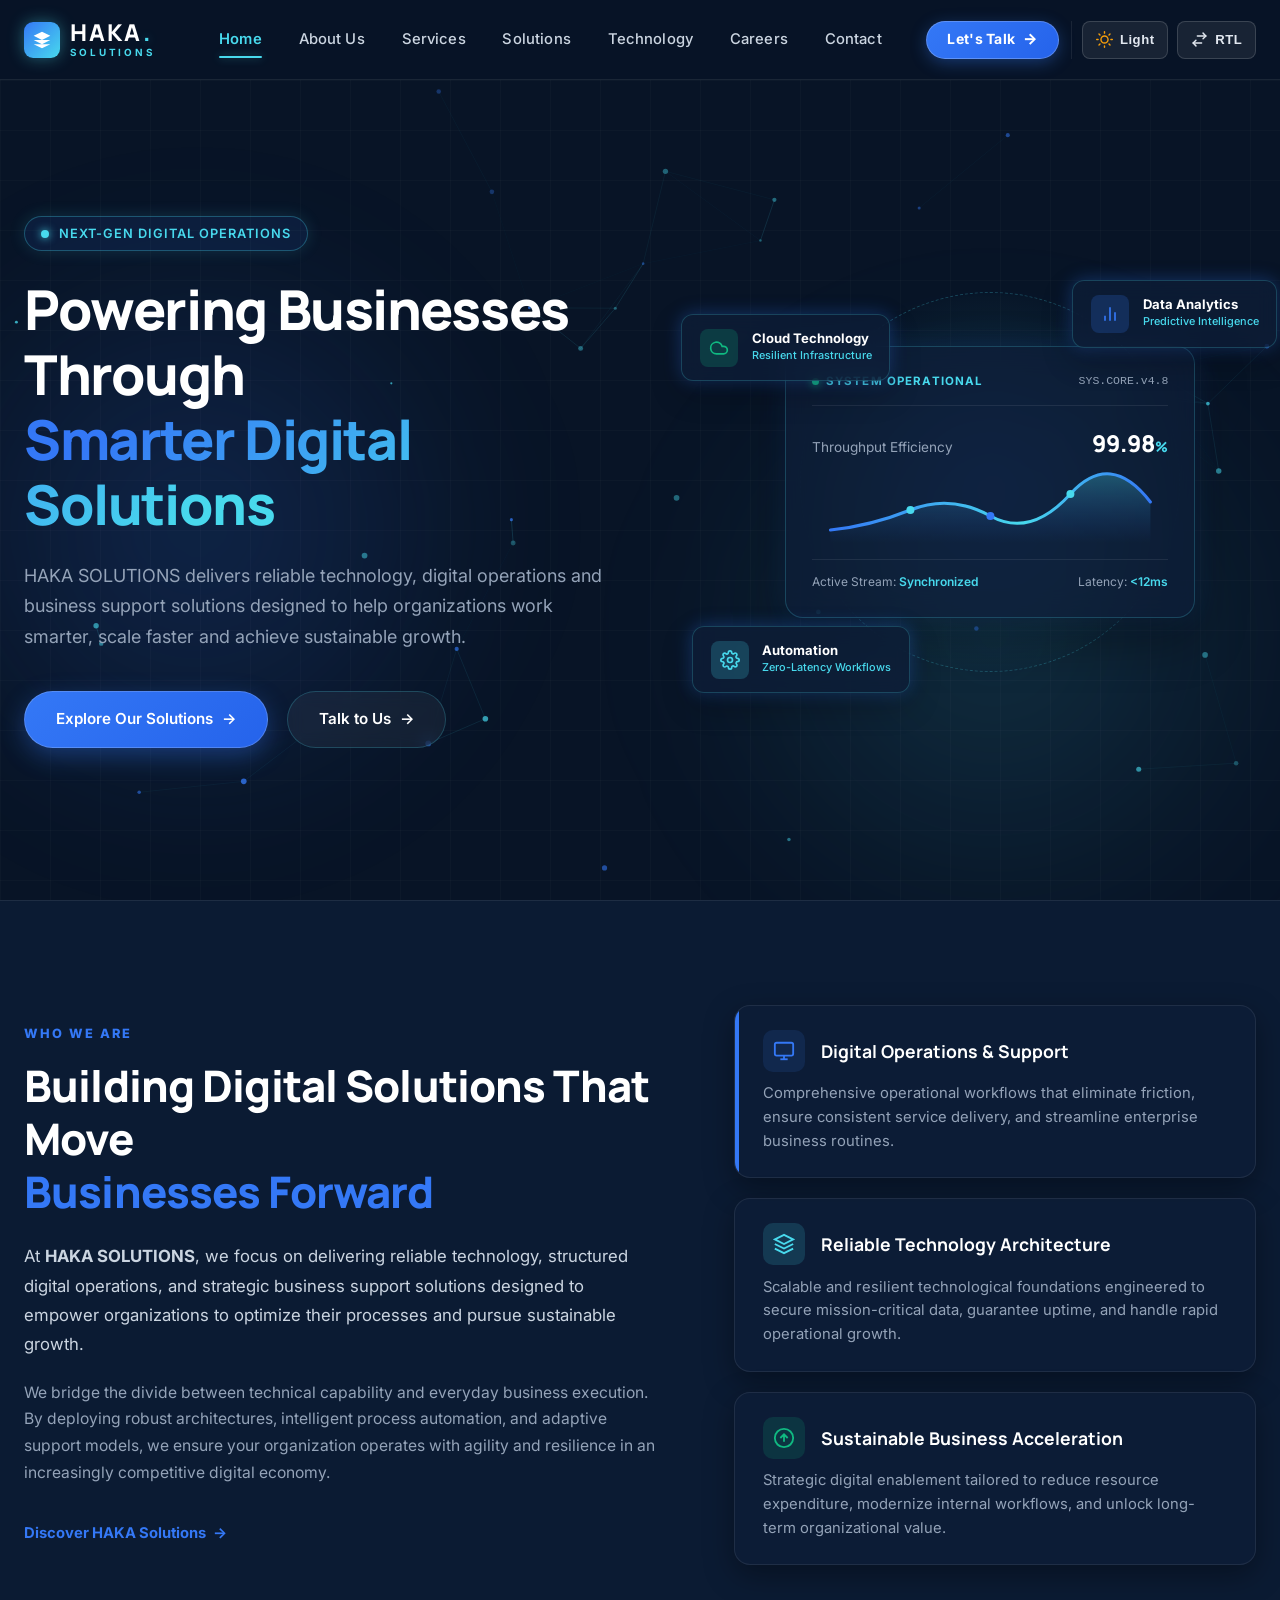
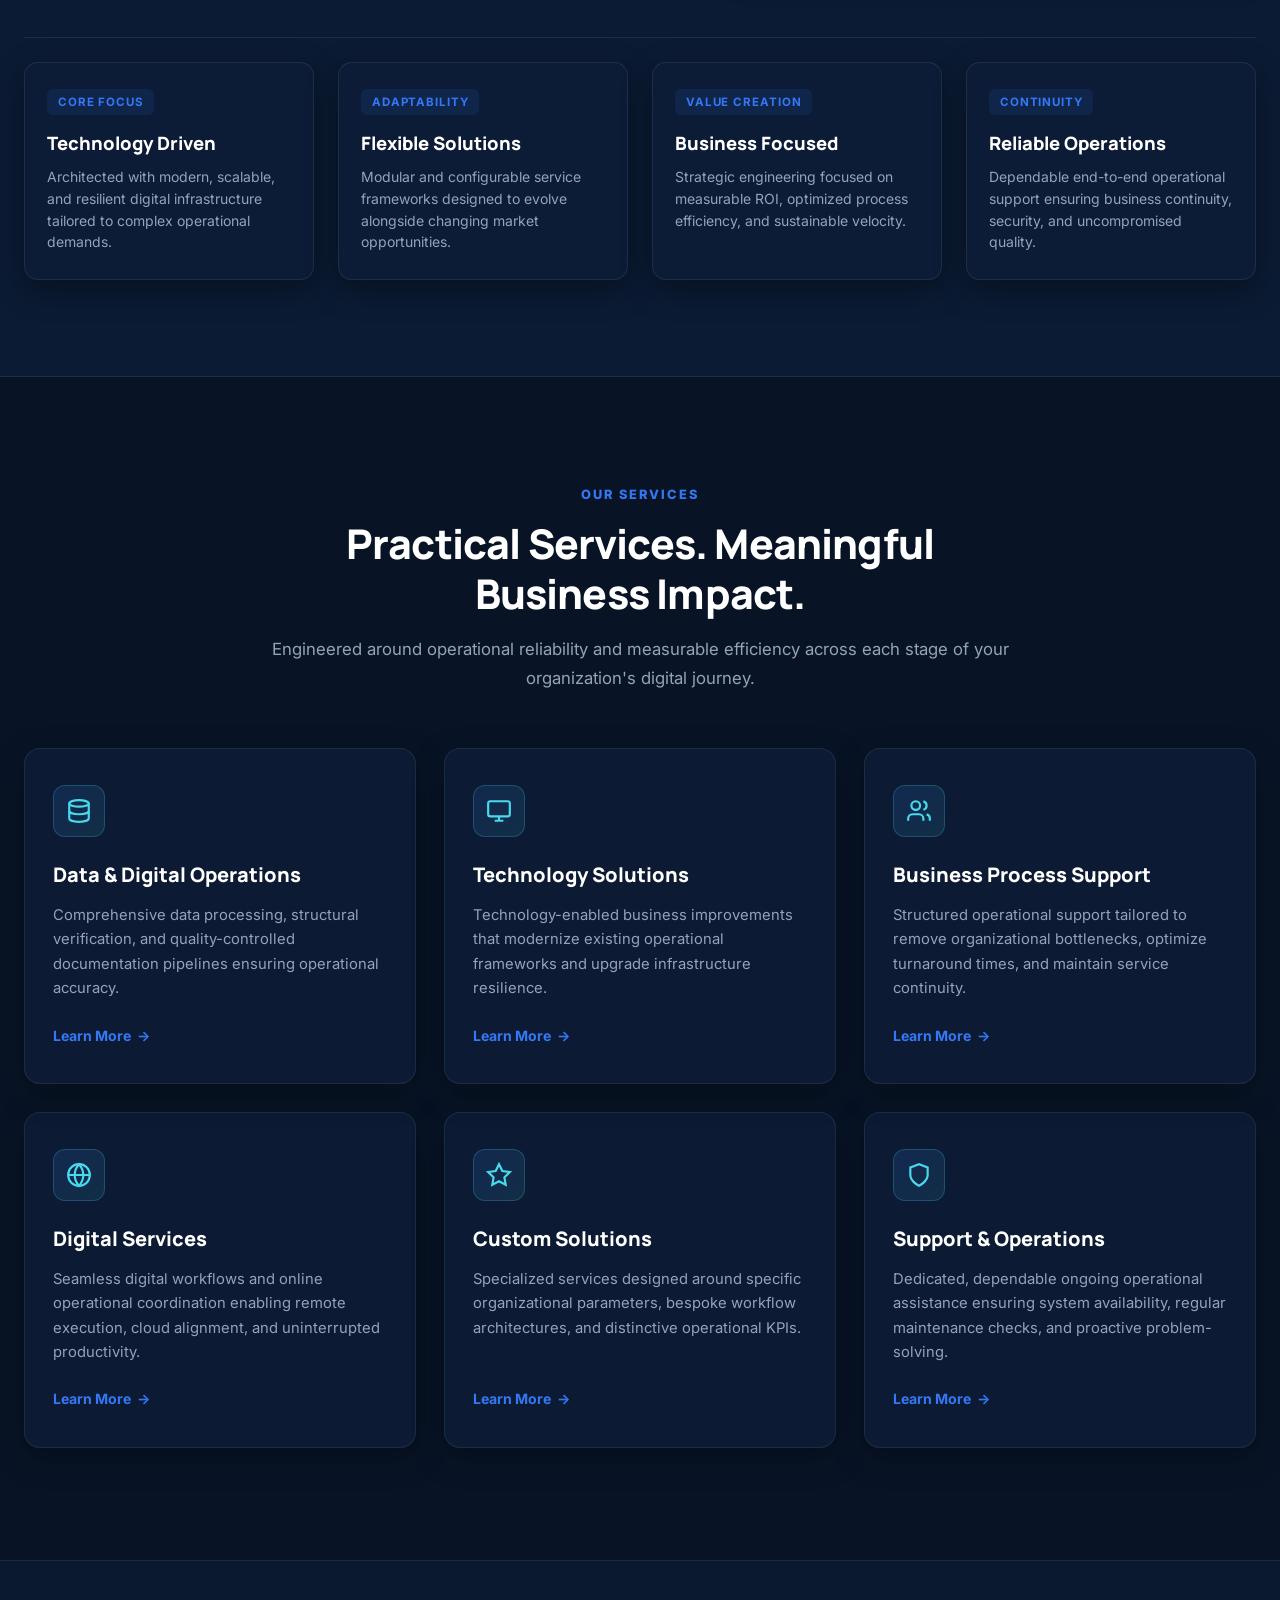
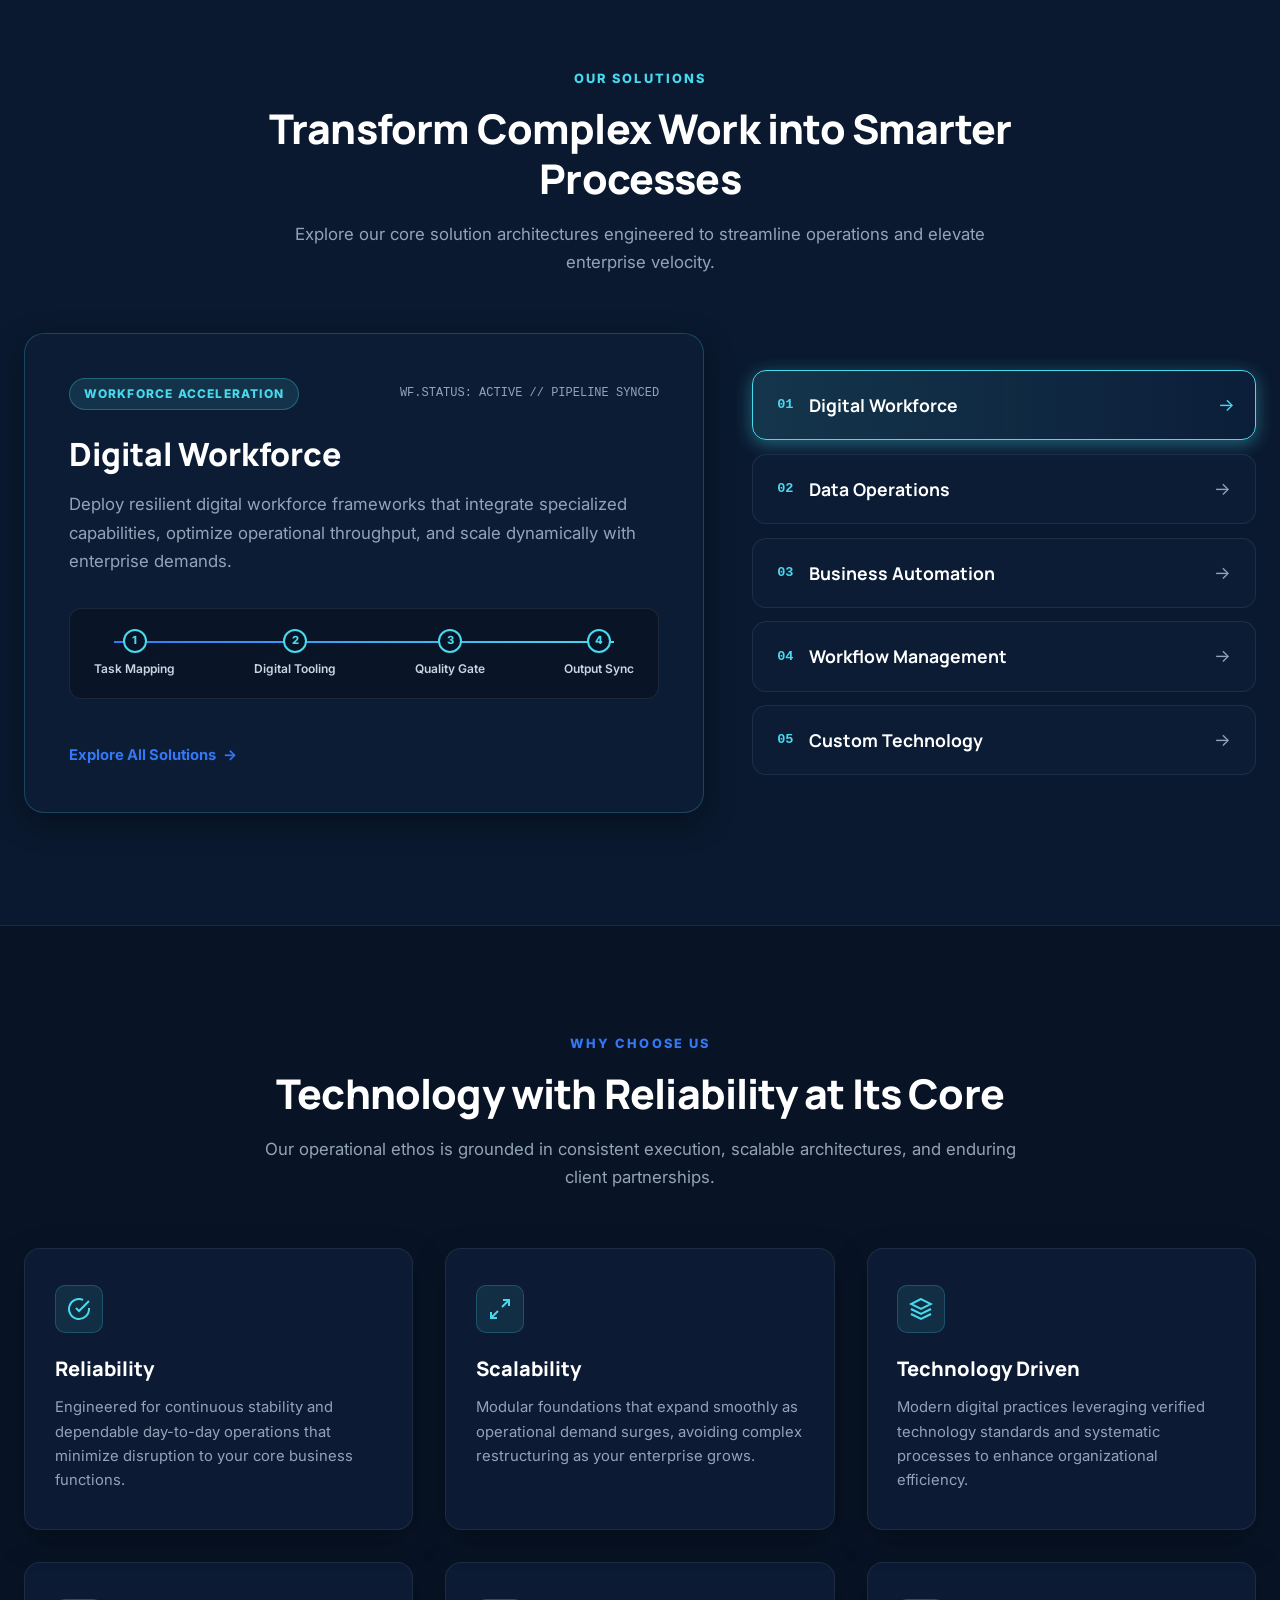
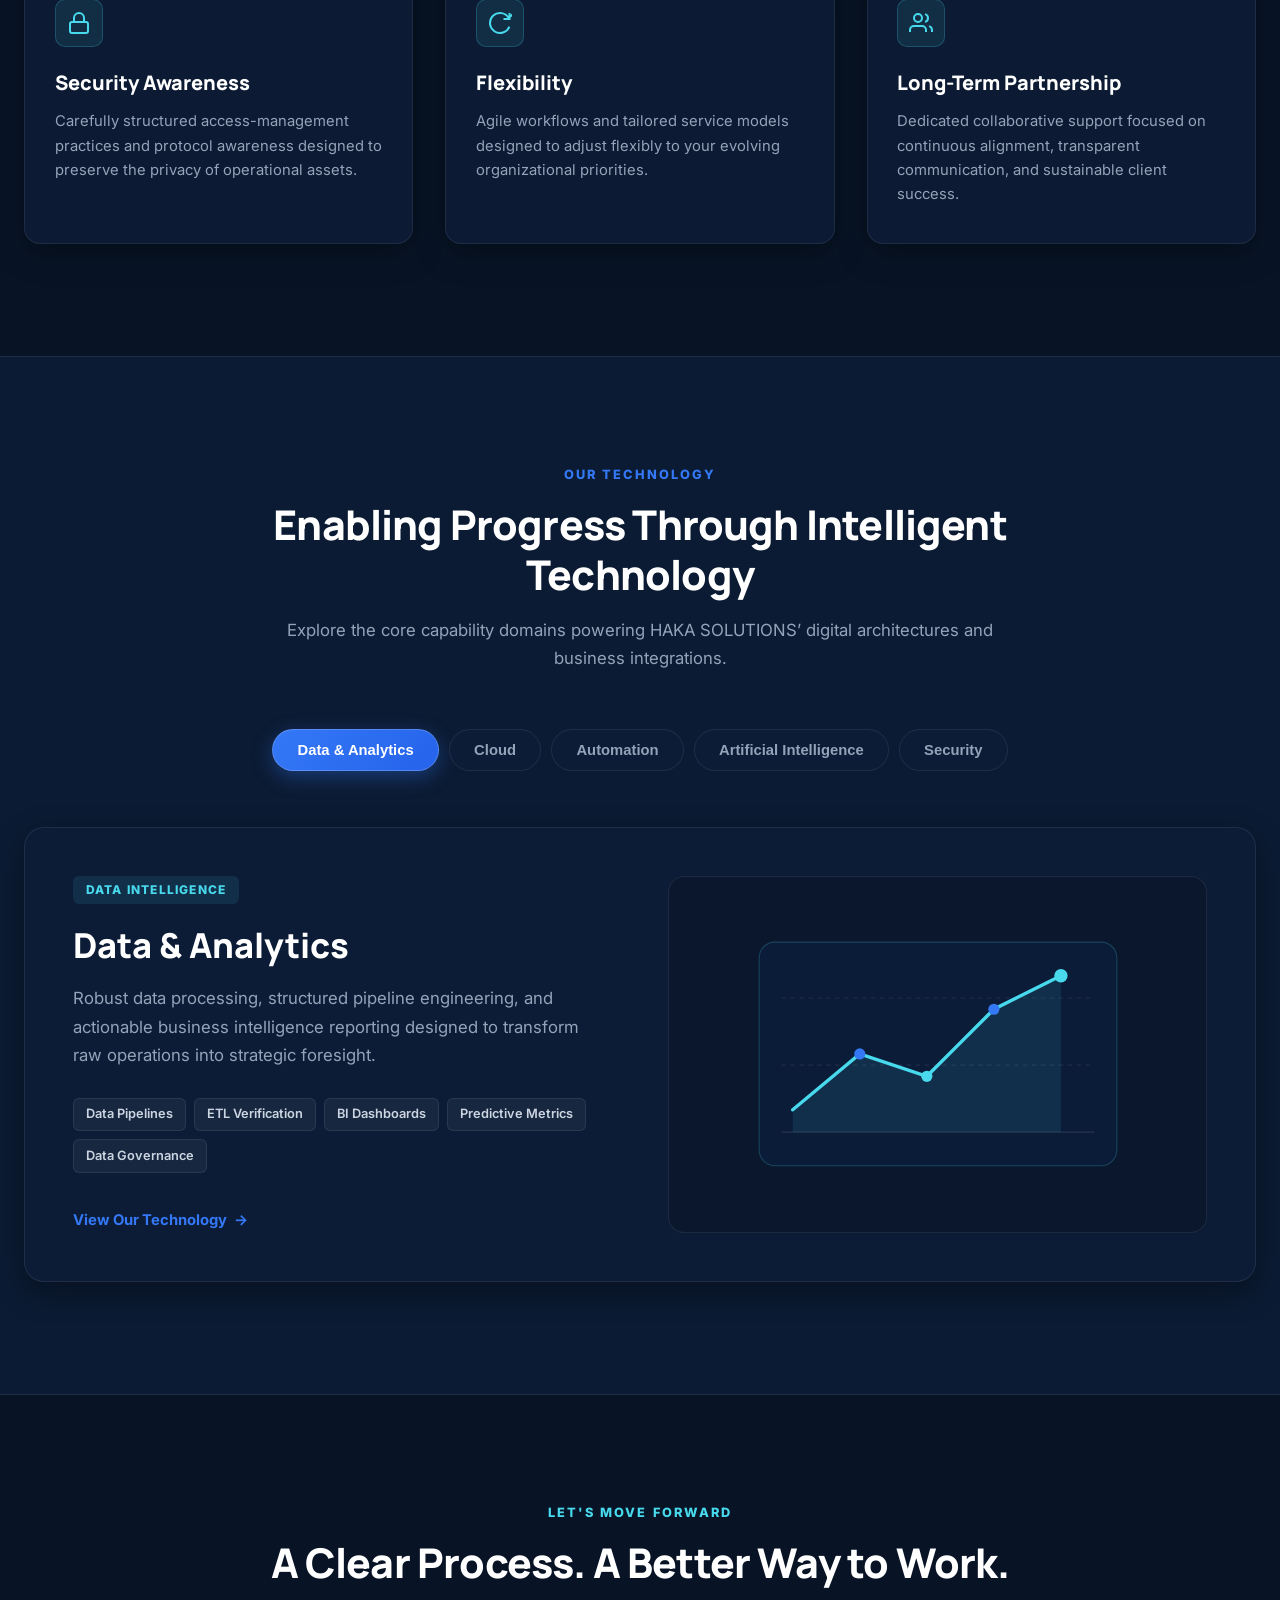
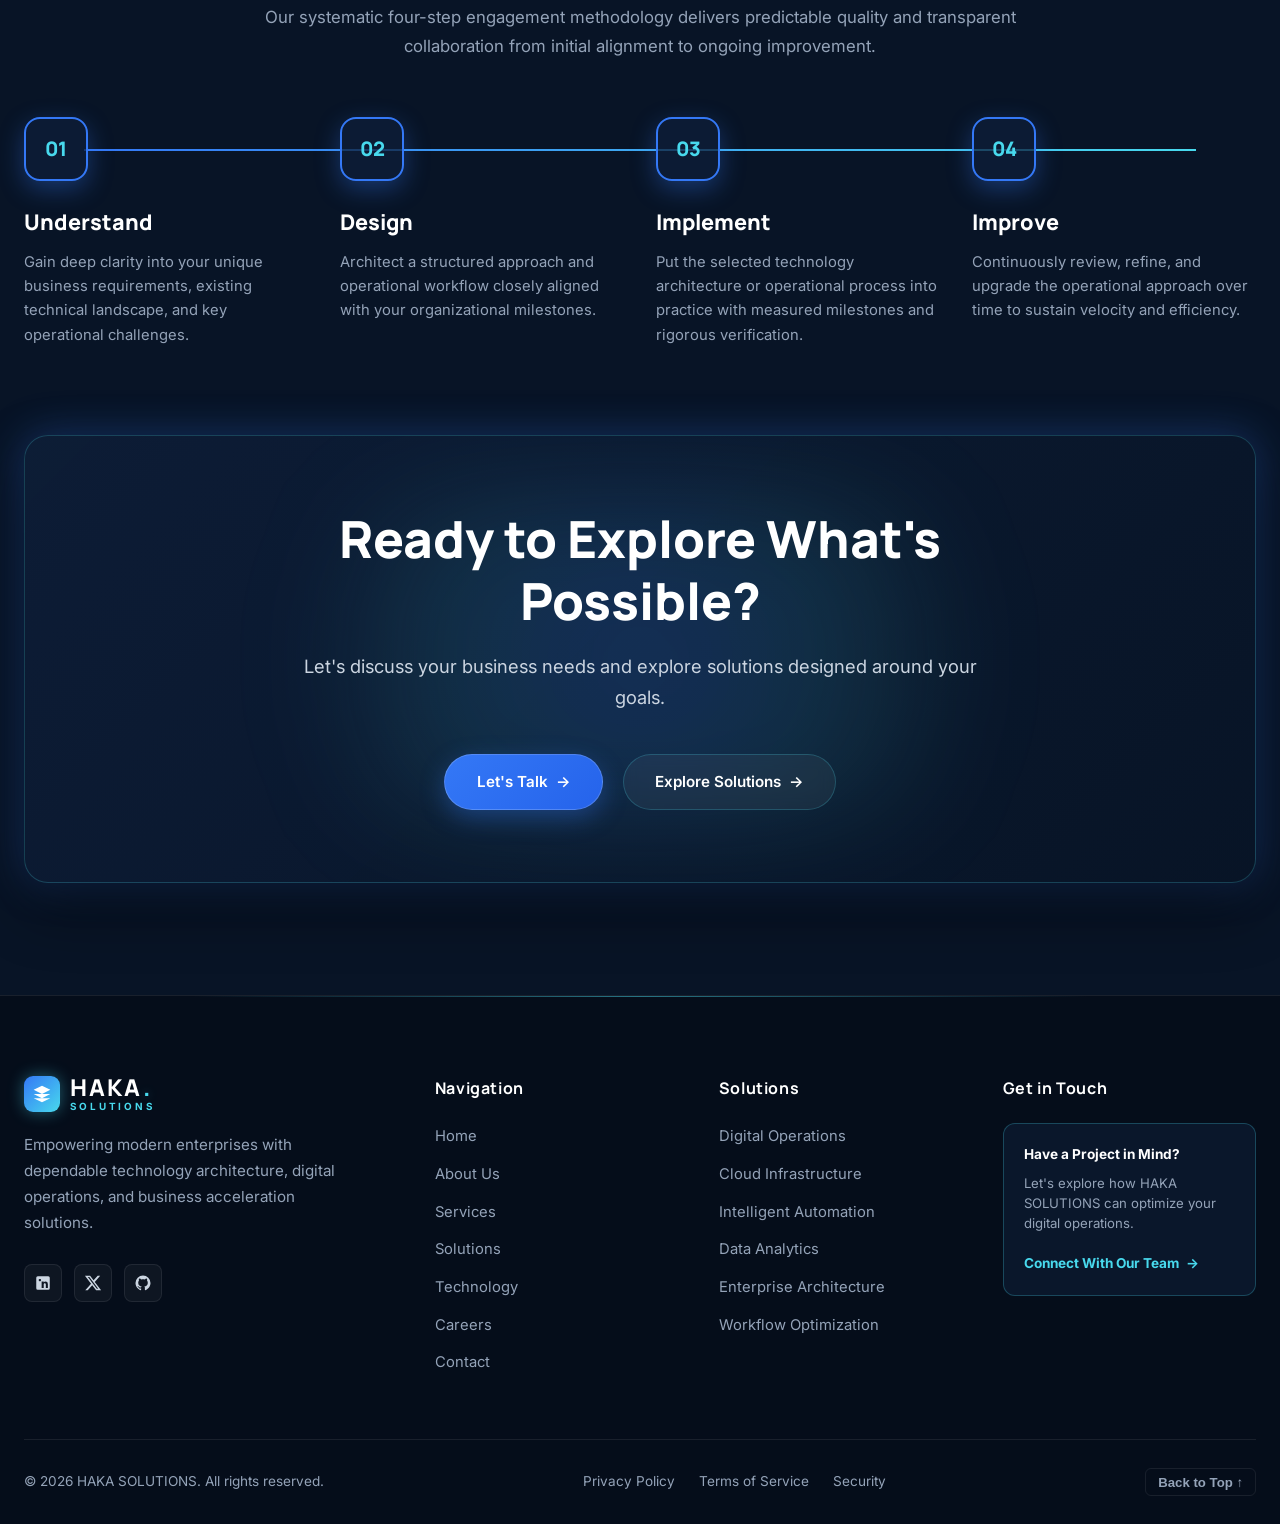
==== index.html @ b7131d04 "first commit" ====
<!DOCTYPE html>
<html lang="en" dir="ltr" data-theme="dark">
<head>
  <meta charset="UTF-8">
  <meta name="viewport" content="width=device-width, initial-scale=1.0">
  <title>HAKA SOLUTIONS — Powering Businesses Through Smarter Digital Solutions</title>
  <meta name="description" content="HAKA SOLUTIONS delivers reliable technology, digital operations, and business support solutions designed to help organizations work smarter, scale faster, and achieve sustainable growth.">

  <!-- Google Fonts: Inter & Manrope -->
  <link rel="preconnect" href="https://fonts.googleapis.com">
  <link rel="preconnect" href="https://fonts.gstatic.com" crossorigin>
  <link href="https://fonts.googleapis.com/css2?family=Inter:wght@400;500;600;700;800&family=Manrope:wght@600;700;800&display=swap" rel="stylesheet">

  <!-- Stylesheet -->
  <link rel="stylesheet" href="css/style.css">
</head>
<body>

  <!-- ==========================================================================
       HAKA SOLUTIONS NAVIGATION BAR COMPONENT
       ========================================================================== -->
  <header class="haka-header" id="hakaHeader">
    <div class="haka-container">

      <!-- Brand Logo -->
      <a href="index.html" class="haka-logo-link" aria-label="HAKA SOLUTIONS Homepage">
        <div class="logo-brand-mark" aria-hidden="true">
          <svg viewBox="0 0 24 24">
            <path d="M12 2L2 7l10 5 10-5-10-5zM2 17l10 5 10-5M2 12l10 5 10-5"/>
          </svg>
        </div>
        <div class="logo-text-group">
          <div class="logo-main">HAKA<span class="logo-dot">.</span></div>
          <span class="logo-subtitle">SOLUTIONS</span>
        </div>
      </a>

      <!-- Navigation Menu -->
      <nav class="haka-nav" id="primaryNav" role="navigation" aria-label="Primary Navigation">
        <ul class="haka-nav-list" role="menubar">
          <li class="haka-nav-item" role="none">
            <a href="index.html" class="haka-nav-link active" role="menuitem" aria-current="page">Home</a>
          </li>
          <li class="haka-nav-item" role="none">
            <a href="about.html" class="haka-nav-link" role="menuitem">About Us</a>
          </li>
          <li class="haka-nav-item" role="none">
            <a href="services.html" class="haka-nav-link" role="menuitem">Services</a>
          </li>
          <li class="haka-nav-item" role="none">
            <a href="solutions.html" class="haka-nav-link" role="menuitem">Solutions</a>
          </li>
          <li class="haka-nav-item" role="none">
            <a href="technology.html" class="haka-nav-link" role="menuitem">Technology</a>
          </li>
          <li class="haka-nav-item" role="none">
            <a href="careers.html" class="haka-nav-link" role="menuitem">Careers</a>
          </li>
          <li class="haka-nav-item" role="none">
            <a href="contact.html" class="haka-nav-link" role="menuitem">Contact</a>
          </li>
        </ul>

        <!-- Mobile Drawer Preferences / Controls -->
        <div class="haka-nav-mobile-controls">
          <button 
            type="button" 
            class="haka-control-btn theme-toggle-btn" 
            onclick="toggleTheme()"
            aria-label="Toggle dark and light mode"
            title="Toggle Dark / Light Theme"
          >
            <svg class="icon-sun" viewBox="0 0 24 24" fill="none" stroke="currentColor" stroke-width="2" stroke-linecap="round" stroke-linejoin="round" aria-hidden="true">
              <circle cx="12" cy="12" r="5"></circle>
              <line x1="12" y1="1" x2="12" y2="3"></line>
              <line x1="12" y1="21" x2="12" y2="23"></line>
              <line x1="4.22" y1="4.22" x2="5.64" y2="5.64"></line>
              <line x1="18.36" y1="18.36" x2="19.78" y2="19.78"></line>
              <line x1="1" y1="12" x2="3" y2="12"></line>
              <line x1="21" y1="12" x2="23" y2="12"></line>
              <line x1="4.22" y1="19.78" x2="5.64" y2="18.36"></line>
              <line x1="18.36" y1="5.64" x2="19.78" y2="4.22"></line>
            </svg>
            <svg class="icon-moon" viewBox="0 0 24 24" fill="none" stroke="currentColor" stroke-width="2" stroke-linecap="round" stroke-linejoin="round" aria-hidden="true">
              <path d="M21 12.79A9 9 0 1 1 11.21 3 7 7 0 0 0 21 12.79z"></path>
            </svg>
            <span class="themeLabel">Light</span>
          </button>

          <button 
            type="button" 
            class="haka-control-btn rtl-toggle-btn" 
            onclick="toggleRTL()"
            aria-label="Toggle text direction between LTR and RTL"
            title="Toggle RTL / LTR Direction"
          >
            <svg class="flip-rtl" viewBox="0 0 24 24" fill="none" stroke="currentColor" stroke-width="2" stroke-linecap="round" stroke-linejoin="round" aria-hidden="true">
              <polyline points="17 11 21 7 17 3"></polyline>
              <line x1="21" y1="7" x2="9" y2="7"></line>
              <polyline points="7 21 3 17 7 13"></polyline>
              <line x1="3" y1="17" x2="15" y2="17"></line>
            </svg>
            <span class="rtlLabel">RTL</span>
          </button>
        </div>

        <!-- Mobile Drawer Action Buttons -->
        <div class="haka-nav-mobile-cta">
          <a href="contact.html" class="haka-nav-btn-primary" aria-label="Contact HAKA Solutions">
            <span>Let's Talk</span>
            <span class="flip-rtl cta-arrow" aria-hidden="true">→</span>
          </a>
        </div>
      </nav>

      <!-- Right Actions: CTA Buttons & Controls -->
      <div class="haka-actions-group">
        <!-- Header CTA Buttons -->
        <div class="haka-cta-group">
          <!-- Primary CTA: Let's Talk -->
          <a href="contact.html" class="haka-nav-btn-primary" aria-label="Contact HAKA Solutions">
            <span>Let's Talk</span>
            <span class="flip-rtl cta-arrow" aria-hidden="true">→</span>
          </a>
        </div>

        <!-- Controls Group: Dark/Light Theme & RTL Toggles -->
        <div class="haka-controls-group">
          <!-- Theme Toggle -->
          <button 
            type="button" 
            class="haka-control-btn theme-toggle-btn" 
            id="themeToggleBtn"
            onclick="toggleTheme()"
            aria-label="Toggle dark and light mode"
            title="Toggle Dark / Light Theme"
          >
            <svg class="icon-sun" viewBox="0 0 24 24" fill="none" stroke="currentColor" stroke-width="2" stroke-linecap="round" stroke-linejoin="round" aria-hidden="true">
              <circle cx="12" cy="12" r="5"></circle>
              <line x1="12" y1="1" x2="12" y2="3"></line>
              <line x1="12" y1="21" x2="12" y2="23"></line>
              <line x1="4.22" y1="4.22" x2="5.64" y2="5.64"></line>
              <line x1="18.36" y1="18.36" x2="19.78" y2="19.78"></line>
              <line x1="1" y1="12" x2="3" y2="12"></line>
              <line x1="21" y1="12" x2="23" y2="12"></line>
              <line x1="4.22" y1="19.78" x2="5.64" y2="18.36"></line>
              <line x1="18.36" y1="5.64" x2="19.78" y2="4.22"></line>
            </svg>
            <svg class="icon-moon" viewBox="0 0 24 24" fill="none" stroke="currentColor" stroke-width="2" stroke-linecap="round" stroke-linejoin="round" aria-hidden="true">
              <path d="M21 12.79A9 9 0 1 1 11.21 3 7 7 0 0 0 21 12.79z"></path>
            </svg>
            <span class="themeLabel" id="themeLabel">Light</span>
          </button>

          <!-- RTL Direction Toggle -->
          <button 
            type="button" 
            class="haka-control-btn rtl-toggle-btn" 
            id="rtlToggleBtn"
            onclick="toggleRTL()"
            aria-label="Toggle text direction between LTR and RTL"
            title="Toggle RTL / LTR Direction"
          >
            <svg class="flip-rtl" viewBox="0 0 24 24" fill="none" stroke="currentColor" stroke-width="2" stroke-linecap="round" stroke-linejoin="round" aria-hidden="true">
              <polyline points="17 11 21 7 17 3"></polyline>
              <line x1="21" y1="7" x2="9" y2="7"></line>
              <polyline points="7 21 3 17 7 13"></polyline>
              <line x1="3" y1="17" x2="15" y2="17"></line>
            </svg>
            <span class="rtlLabel" id="rtlLabel">RTL</span>
          </button>
        </div>

        <!-- Accessible Hamburger Toggle Button (Tablets / Mobile) -->
        <button 
          type="button" 
          class="haka-hamburger-btn" 
          id="hamburgerBtn" 
          aria-expanded="false" 
          aria-controls="primaryNav" 
          aria-label="Toggle navigation menu"
        >
          <span class="hamburger-line"></span>
          <span class="hamburger-line"></span>
          <span class="hamburger-line"></span>
        </button>
      </div>

    </div>
  </header>

  <!-- Mobile Overlay Backdrop -->
  <div class="haka-mobile-backdrop" id="mobileBackdrop" aria-hidden="true"></div>

  <!-- ==========================================================================
       MAIN CONTENT CONTAINER (EXACTLY 7 DISTINCT SECTIONS)
       ========================================================================== -->
  <main>

    <!-- ==========================================================================
         SECTION 1 — HERO: POWERING BUSINESSES THROUGH SMARTER DIGITAL SOLUTIONS
         ========================================================================== -->
    <section class="hero-section" id="hero" aria-label="Hero Introduction">
      <div class="hero-bg-glow-blue" aria-hidden="true"></div>
      <div class="hero-bg-glow-cyan" aria-hidden="true"></div>
      <div class="hero-grid-overlay" aria-hidden="true"></div>

      <!-- Interactive Canvas Network Background -->
      <canvas id="heroCanvas" class="hero-canvas" aria-hidden="true"></canvas>

      <div class="container hero-container">
        
        <!-- Left Column: Copy & Dual Action Buttons -->
        <div class="hero-content">
          <div class="hero-pill-badge reveal-item">
            <span class="pulse-dot"></span>
            Next-Gen Digital Operations
          </div>

          <h1 class="hero-headline reveal-item delay-1">
            Powering Businesses Through <br class="desktop-break">
            <span class="gradient-text">Smarter Digital Solutions</span>
          </h1>

          <p class="hero-supporting-text reveal-item delay-2">
            HAKA SOLUTIONS delivers reliable technology, digital operations and business support solutions designed to help organizations work smarter, scale faster and achieve sustainable growth.
          </p>

          <div class="hero-cta-group reveal-item delay-3">
            <a href="solutions.html" class="btn-primary-gradient">
              Explore Our Solutions
              <span class="btn-arrow flip-rtl" aria-hidden="true">→</span>
            </a>
            <a href="contact.html" class="btn-secondary-outline">
              Talk to Us
              <span class="btn-arrow flip-rtl" aria-hidden="true">→</span>
            </a>
          </div>
        </div>

        <!-- Right Column: Animated Digital Technology Illustration -->
        <div class="hero-visual-wrapper reveal-item delay-2" aria-hidden="true">
          <div class="visual-ambient-circle"></div>

          <!-- Central Glassmorphism Dashboard -->
          <div class="glass-dashboard-card">
            <div class="card-top-bar">
              <div class="card-status-badge">
                <span class="live-dot"></span>
                System Operational
              </div>
              <span class="card-meta-tag">SYS.CORE.v4.8</span>
            </div>

            <div class="metric-row">
              <span class="metric-title">Throughput Efficiency</span>
              <span class="metric-value">99.98<span>%</span></span>
            </div>

            <svg class="dashboard-chart" viewBox="0 0 320 65" fill="none">
              <defs>
                <linearGradient id="chartGradient" x1="0%" y1="0%" x2="100%" y2="0%">
                  <stop offset="0%" stop-color="#3478F6" />
                  <stop offset="60%" stop-color="#48D9ED" />
                  <stop offset="100%" stop-color="#3478F6" />
                </linearGradient>
                <linearGradient id="fillGradient" x1="0%" y1="0%" x2="0%" y2="100%">
                  <stop offset="0%" stop-color="rgba(72, 217, 237, 0.3)" />
                  <stop offset="100%" stop-color="rgba(52, 120, 246, 0.0)" />
                </linearGradient>
              </defs>
              <path d="M0,52 Q40,48 80,32 T160,38 T240,16 T320,24 L320,65 L0,65 Z" fill="url(#fillGradient)" />
              <path d="M0,52 Q40,48 80,32 T160,38 T240,16 T320,24" stroke="url(#chartGradient)" stroke-width="3" stroke-linecap="round" fill="none" />
              <circle cx="80" cy="32" r="4" fill="#48D9ED" />
              <circle cx="160" cy="38" r="4" fill="#3478F6" />
              <circle cx="240" cy="16" r="4" fill="#48D9ED" />
            </svg>

            <div class="dashboard-footer">
              <span>Active Stream: <strong class="footer-highlight">Synchronized</strong></span>
              <span>Latency: <strong class="footer-highlight">&lt;12ms</strong></span>
            </div>
          </div>

          <!-- Floating Micro Card 1: Data Analytics -->
          <div class="floating-card card-data-analytics">
            <div class="f-icon-box">
              <svg viewBox="0 0 24 24" fill="none" stroke="currentColor" stroke-width="2">
                <path d="M18 20V10M12 20V4M6 20v-6"/>
              </svg>
            </div>
            <div class="f-card-info">
              <span class="f-card-label">Data Analytics</span>
              <span class="f-card-desc">Predictive Intelligence</span>
            </div>
          </div>

          <!-- Floating Micro Card 2: Automation -->
          <div class="floating-card card-automation">
            <div class="f-icon-box">
              <svg viewBox="0 0 24 24" fill="none" stroke="currentColor" stroke-width="2">
                <circle cx="12" cy="12" r="3"/>
                <path d="M19.4 15a1.65 1.65 0 0 0 .33 1.82l.06.06a2 2 0 0 1 0 2.83 2 2 0 0 1-2.83 0l-.06-.06a1.65 1.65 0 0 0-1.82-.33 1.65 1.65 0 0 0-1 1.51V21a2 2 0 0 1-2 2 2 2 0 0 1-2-2v-.09A1.65 1.65 0 0 0 9 19.4a1.65 1.65 0 0 0-1.82.33l-.06.06a2 2 0 0 1-2.83 0 2 2 0 0 1 0-2.83l.06-.06a1.65 1.65 0 0 0 .33-1.82 1.65 1.65 0 0 0-1.51-1H3a2 2 0 0 1-2-2 2 2 0 0 1 2-2h.09A1.65 1.65 0 0 0 4.6 9a1.65 1.65 0 0 0-.33-1.82l-.06-.06a2 2 0 0 1 0-2.83 2 2 0 0 1 2.83 0l.06.06a1.65 1.65 0 0 0 1.82.33H9a1.65 1.65 0 0 0 1-1.51V3a2 2 0 0 1 2-2 2 2 0 0 1 2 2v.09a1.65 1.65 0 0 0 1 1.51 1.65 1.65 0 0 0 1.82-.33l.06-.06a2 2 0 0 1 2.83 0 2 2 0 0 1 0 2.83l-.06.06a1.65 1.65 0 0 0-.33 1.82V9a1.65 1.65 0 0 0 1.51 1H21a2 2 0 0 1 2 2 2 2 0 0 1-2 2h-.09a1.65 1.65 0 0 0-1.51 1z"/>
              </svg>
            </div>
            <div class="f-card-info">
              <span class="f-card-label">Automation</span>
              <span class="f-card-desc">Zero-Latency Workflows</span>
            </div>
          </div>

          <!-- Floating Micro Card 3: Cloud Technology -->
          <div class="floating-card card-cloud">
            <div class="f-icon-box">
              <svg viewBox="0 0 24 24" fill="none" stroke="currentColor" stroke-width="2">
                <path d="M17.5 19H9a7 7 0 1 1 6.71-9h1.79a4.5 4.5 0 1 1 0 9Z"/>
              </svg>
            </div>
            <div class="f-card-info">
              <span class="f-card-label">Cloud Technology</span>
              <span class="f-card-desc">Resilient Infrastructure</span>
            </div>
          </div>
        </div>

      </div>
    </section>

    <!-- ==========================================================================
         SECTION 2 — COMPANY INTRODUCTION: WHO WE ARE
         ========================================================================== -->
    <section class="intro-section" id="about" aria-label="Company Introduction">
      <div class="container">

        <div class="intro-grid">
          
          <!-- Left Column: Editorial Content -->
          <div class="intro-content">
            <span class="section-eyebrow reveal-item">WHO WE ARE</span>
            
            <h2 class="intro-headline reveal-item delay-1">
              Building Digital Solutions That Move <br>
              <span class="highlight-blue">Businesses Forward</span>
            </h2>

            <p class="intro-desc reveal-item delay-2">
              At <strong>HAKA SOLUTIONS</strong>, we focus on delivering reliable technology, structured digital operations, and strategic business support solutions designed to empower organizations to optimize their processes and pursue sustainable growth.
            </p>

            <p class="intro-desc-secondary reveal-item delay-2">
              We bridge the divide between technical capability and everyday business execution. By deploying robust architectures, intelligent process automation, and adaptive support models, we ensure your organization operates with agility and resilience in an increasingly competitive digital economy.
            </p>

            <a href="about.html" class="btn-text-link reveal-item delay-3">
              Discover HAKA Solutions
              <span class="flip-rtl" aria-hidden="true">→</span>
            </a>
          </div>

          <!-- Right Column: Abstract Technology Architecture Panels -->
          <div class="intro-visual-composition reveal-item delay-2">
            
            <div class="intro-panel-card active-panel">
              <div class="panel-header">
                <div class="panel-icon-wrap">
                  <svg viewBox="0 0 24 24" fill="none" stroke="currentColor" stroke-width="2">
                    <rect x="2" y="3" width="20" height="14" rx="2" ry="2"/>
                    <line x1="8" y1="21" x2="16" y2="21"/>
                    <line x1="12" y1="17" x2="12" y2="21"/>
                  </svg>
                </div>
                <h3 class="panel-title">Digital Operations & Support</h3>
              </div>
              <p class="panel-body-text">
                Comprehensive operational workflows that eliminate friction, ensure consistent service delivery, and streamline enterprise business routines.
              </p>
            </div>

            <div class="intro-panel-card">
              <div class="panel-header">
                <div class="panel-icon-wrap cyan-variant">
                  <svg viewBox="0 0 24 24" fill="none" stroke="currentColor" stroke-width="2">
                    <polygon points="12 2 2 7 12 12 22 7 12 2"/>
                    <polyline points="2 17 12 22 22 17"/>
                    <polyline points="2 12 12 17 22 12"/>
                  </svg>
                </div>
                <h3 class="panel-title">Reliable Technology Architecture</h3>
              </div>
              <p class="panel-body-text">
                Scalable and resilient technological foundations engineered to secure mission-critical data, guarantee uptime, and handle rapid operational growth.
              </p>
            </div>

            <div class="intro-panel-card">
              <div class="panel-header">
                <div class="panel-icon-wrap emerald-variant">
                  <svg viewBox="0 0 24 24" fill="none" stroke="currentColor" stroke-width="2">
                    <circle cx="12" cy="12" r="10"/>
                    <path d="M16 12l-4-4-4 4M12 16V9"/>
                  </svg>
                </div>
                <h3 class="panel-title">Sustainable Business Acceleration</h3>
              </div>
              <p class="panel-body-text">
                Strategic digital enablement tailored to reduce resource expenditure, modernize internal workflows, and unlock long-term organizational value.
              </p>
            </div>

          </div>

        </div>

        <!-- Configurable Capabilities Section -->
        <div class="stats-container" aria-label="Capabilities and Statistics">
          <div class="stats-grid" id="companyStatsGrid">
            <!-- Dynamically populated via js/script.js -->
          </div>
        </div>

      </div>
    </section>

    <!-- ==========================================================================
         SECTION 3 — SERVICES: WHAT WE DO
         ========================================================================== -->
    <section class="services-section" id="services" aria-label="Our Services">
      <div class="container">
        
        <div class="section-header-center">
          <span class="section-eyebrow reveal-item">OUR SERVICES</span>
          <h2 class="section-title reveal-item delay-1">Practical Services. Meaningful Business Impact.</h2>
          <p class="section-subtitle reveal-item delay-2">
            Engineered around operational reliability and measurable efficiency across each stage of your organization's digital journey.
          </p>
        </div>

        <div class="services-grid">
          
          <!-- Service 1: Data & Digital Operations -->
          <div class="service-card reveal-item delay-1">
            <div class="service-icon-box">
              <svg viewBox="0 0 24 24" fill="none" stroke="currentColor" stroke-width="2">
                <ellipse cx="12" cy="5" rx="9" ry="3"></ellipse>
                <path d="M21 12c0 1.66-4 3-9 3s-9-1.34-9-3"></path>
                <path d="M3 5v14c0 1.66 4 3 9 3s9-1.34 9-3V5"></path>
              </svg>
            </div>
            <h3 class="service-title">Data & Digital Operations</h3>
            <p class="service-desc">
              Comprehensive data processing, structural verification, and quality-controlled documentation pipelines ensuring operational accuracy.
            </p>
            <a href="services.html" class="service-link">
              Learn More <span class="flip-rtl" aria-hidden="true">→</span>
            </a>
          </div>

          <!-- Service 2: Technology Solutions -->
          <div class="service-card reveal-item delay-2">
            <div class="service-icon-box">
              <svg viewBox="0 0 24 24" fill="none" stroke="currentColor" stroke-width="2">
                <rect x="2" y="3" width="20" height="14" rx="2" ry="2"/>
                <line x1="8" y1="21" x2="16" y2="21"/>
                <line x1="12" y1="17" x2="12" y2="21"/>
              </svg>
            </div>
            <h3 class="service-title">Technology Solutions</h3>
            <p class="service-desc">
              Technology-enabled business improvements that modernize existing operational frameworks and upgrade infrastructure resilience.
            </p>
            <a href="services.html" class="service-link">
              Learn More <span class="flip-rtl" aria-hidden="true">→</span>
            </a>
          </div>

          <!-- Service 3: Business Process Support -->
          <div class="service-card reveal-item delay-3">
            <div class="service-icon-box">
              <svg viewBox="0 0 24 24" fill="none" stroke="currentColor" stroke-width="2">
                <path d="M16 21v-2a4 4 0 0 0-4-4H6a4 4 0 0 0-4 4v2"/>
                <circle cx="9" cy="7" r="4"/>
                <path d="M22 21v-2a4 4 0 0 0-3-3.87"/>
                <path d="M16 3.13a4 4 0 0 1 0 7.75"/>
              </svg>
            </div>
            <h3 class="service-title">Business Process Support</h3>
            <p class="service-desc">
              Structured operational support tailored to remove organizational bottlenecks, optimize turnaround times, and maintain service continuity.
            </p>
            <a href="services.html" class="service-link">
              Learn More <span class="flip-rtl" aria-hidden="true">→</span>
            </a>
          </div>

          <!-- Service 4: Digital Services -->
          <div class="service-card reveal-item delay-1">
            <div class="service-icon-box">
              <svg viewBox="0 0 24 24" fill="none" stroke="currentColor" stroke-width="2">
                <circle cx="12" cy="12" r="10"></circle>
                <line x1="2" y1="12" x2="22" y2="12"></line>
                <path d="M12 2a15.3 15.3 0 0 1 4 10 15.3 15.3 0 0 1-4 10 15.3 15.3 0 0 1-4-10 15.3 15.3 0 0 1 4-10z"></path>
              </svg>
            </div>
            <h3 class="service-title">Digital Services</h3>
            <p class="service-desc">
              Seamless digital workflows and online operational coordination enabling remote execution, cloud alignment, and uninterrupted productivity.
            </p>
            <a href="services.html" class="service-link">
              Learn More <span class="flip-rtl" aria-hidden="true">→</span>
            </a>
          </div>

          <!-- Service 5: Custom Solutions -->
          <div class="service-card reveal-item delay-2">
            <div class="service-icon-box">
              <svg viewBox="0 0 24 24" fill="none" stroke="currentColor" stroke-width="2">
                <polygon points="12 2 15.09 8.26 22 9.27 17 14.14 18.18 21.02 12 17.77 5.82 21.02 7 14.14 2 9.27 8.91 8.26 12 2"></polygon>
              </svg>
            </div>
            <h3 class="service-title">Custom Solutions</h3>
            <p class="service-desc">
              Specialized services designed around specific organizational parameters, bespoke workflow architectures, and distinctive operational KPIs.
            </p>
            <a href="services.html" class="service-link">
              Learn More <span class="flip-rtl" aria-hidden="true">→</span>
            </a>
          </div>

          <!-- Service 6: Support & Operations -->
          <div class="service-card reveal-item delay-3">
            <div class="service-icon-box">
              <svg viewBox="0 0 24 24" fill="none" stroke="currentColor" stroke-width="2">
                <path d="M12 22s8-4 8-10V5l-8-3-8 3v7c0 6 8 10 8 10z"/>
              </svg>
            </div>
            <h3 class="service-title">Support & Operations</h3>
            <p class="service-desc">
              Dedicated, dependable ongoing operational assistance ensuring system availability, regular maintenance checks, and proactive problem-solving.
            </p>
            <a href="services.html" class="service-link">
              Learn More <span class="flip-rtl" aria-hidden="true">→</span>
            </a>
          </div>

        </div>

      </div>
    </section>

    <!-- ==========================================================================
         SECTION 4 — FEATURED SOLUTIONS: TECHNOLOGY FOR BETTER WORKFLOWS
         ========================================================================== -->
    <section class="solutions-section" id="solutions" aria-label="Featured Solutions">
      <div class="container">
        
        <div class="section-header-center">
          <span class="section-eyebrow cyan-accent reveal-item">OUR SOLUTIONS</span>
          <h2 class="section-title reveal-item delay-1">Transform Complex Work into Smarter Processes</h2>
          <p class="section-subtitle reveal-item delay-2">
            Explore our core solution architectures engineered to streamline operations and elevate enterprise velocity.
          </p>
        </div>

        <div class="solutions-interactive-grid">
          
          <!-- Left: Large Featured Solution Showcase Panel -->
          <div class="solution-showcase-panel reveal-item delay-1">
            <div>
              <div class="showcase-badge-row">
                <span class="showcase-tag" id="solShowcaseTag">Workforce Acceleration</span>
                <span class="showcase-status" id="solShowcaseStatus">WF.STATUS: ACTIVE // PIPELINE SYNCED</span>
              </div>

              <h3 class="showcase-title" id="solShowcaseTitle">Digital Workforce</h3>
              <p class="showcase-desc" id="solShowcaseDesc">
                Deploy resilient digital workforce frameworks that integrate specialized capabilities, optimize operational throughput, and scale dynamically with enterprise demands.
              </p>

              <!-- Interactive Workflow Steps Visualization -->
              <div class="showcase-workflow-box">
                <div class="workflow-steps-track" id="solShowcaseSteps">
                  <div class="wf-connector-line"></div>
                  <div class="wf-step-node">
                    <div class="wf-dot">1</div>
                    <span class="wf-label">Task Mapping</span>
                  </div>
                  <div class="wf-step-node">
                    <div class="wf-dot">2</div>
                    <span class="wf-label">Digital Tooling</span>
                  </div>
                  <div class="wf-step-node">
                    <div class="wf-dot">3</div>
                    <span class="wf-label">Quality Gate</span>
                  </div>
                  <div class="wf-step-node">
                    <div class="wf-dot">4</div>
                    <span class="wf-label">Output Sync</span>
                  </div>
                </div>
              </div>
            </div>

            <a href="solutions.html" class="btn-text-link">
              Explore All Solutions <span class="flip-rtl" aria-hidden="true">→</span>
            </a>
          </div>

          <!-- Right: Interactive Vertical Solutions Selector List -->
          <div class="solutions-nav-list reveal-item delay-2">
            
            <div class="solution-nav-item is-active" data-index="0">
              <div class="sol-item-left">
                <span class="sol-item-number">01</span>
                <span class="sol-item-name">Digital Workforce</span>
              </div>
              <span class="sol-item-arrow flip-rtl">→</span>
            </div>

            <div class="solution-nav-item" data-index="1">
              <div class="sol-item-left">
                <span class="sol-item-number">02</span>
                <span class="sol-item-name">Data Operations</span>
              </div>
              <span class="sol-item-arrow flip-rtl">→</span>
            </div>

            <div class="solution-nav-item" data-index="2">
              <div class="sol-item-left">
                <span class="sol-item-number">03</span>
                <span class="sol-item-name">Business Automation</span>
              </div>
              <span class="sol-item-arrow flip-rtl">→</span>
            </div>

            <div class="solution-nav-item" data-index="3">
              <div class="sol-item-left">
                <span class="sol-item-number">04</span>
                <span class="sol-item-name">Workflow Management</span>
              </div>
              <span class="sol-item-arrow flip-rtl">→</span>
            </div>

            <div class="solution-nav-item" data-index="4">
              <div class="sol-item-left">
                <span class="sol-item-number">05</span>
                <span class="sol-item-name">Custom Technology</span>
              </div>
              <span class="sol-item-arrow flip-rtl">→</span>
            </div>

          </div>

        </div>

      </div>
    </section>

    <!-- ==========================================================================
         SECTION 5 — WHY HAKA SOLUTIONS: BUILT ON TRUST
         ========================================================================== -->
    <section class="why-us-section" id="why-us" aria-label="Why Choose HAKA SOLUTIONS">
      <div class="container">
        
        <div class="section-header-center">
          <span class="section-eyebrow reveal-item">WHY CHOOSE US</span>
          <h2 class="section-title reveal-item delay-1">Technology with Reliability at Its Core</h2>
          <p class="section-subtitle reveal-item delay-2">
            Our operational ethos is grounded in consistent execution, scalable architectures, and enduring client partnerships.
          </p>
        </div>

        <div class="why-grid-layout">
          
          <!-- Principle 1: Reliability -->
          <div class="why-card reveal-item delay-1">
            <div class="why-icon-wrap">
              <svg viewBox="0 0 24 24" fill="none" stroke="currentColor" stroke-width="2">
                <path d="M22 11.08V12a10 10 0 1 1-5.93-9.14"></path>
                <polyline points="22 4 12 14.01 9 11.01"></polyline>
              </svg>
            </div>
            <h3 class="why-principle-title">Reliability</h3>
            <p class="why-principle-desc">
              Engineered for continuous stability and dependable day-to-day operations that minimize disruption to your core business functions.
            </p>
          </div>

          <!-- Principle 2: Scalability -->
          <div class="why-card reveal-item delay-2">
            <div class="why-icon-wrap">
              <svg viewBox="0 0 24 24" fill="none" stroke="currentColor" stroke-width="2">
                <polyline points="15 3 21 3 21 9"></polyline>
                <polyline points="9 21 3 21 3 15"></polyline>
                <line x1="21" y1="3" x2="14" y2="10"></line>
                <line x1="3" y1="21" x2="10" y2="14"></line>
              </svg>
            </div>
            <h3 class="why-principle-title">Scalability</h3>
            <p class="why-principle-desc">
              Modular foundations that expand smoothly as operational demand surges, avoiding complex restructuring as your enterprise grows.
            </p>
          </div>

          <!-- Principle 3: Technology Driven -->
          <div class="why-card reveal-item delay-3">
            <div class="why-icon-wrap">
              <svg viewBox="0 0 24 24" fill="none" stroke="currentColor" stroke-width="2">
                <polygon points="12 2 2 7 12 12 22 7 12 2"></polygon>
                <polyline points="2 17 12 22 22 17"></polyline>
                <polyline points="2 12 12 17 22 12"></polyline>
              </svg>
            </div>
            <h3 class="why-principle-title">Technology Driven</h3>
            <p class="why-principle-desc">
              Modern digital practices leveraging verified technology standards and systematic processes to enhance organizational efficiency.
            </p>
          </div>

          <!-- Principle 4: Security Awareness -->
          <div class="why-card reveal-item delay-1">
            <div class="why-icon-wrap">
              <svg viewBox="0 0 24 24" fill="none" stroke="currentColor" stroke-width="2">
                <rect x="3" y="11" width="18" height="11" rx="2" ry="2"></rect>
                <path d="M7 11V7a5 5 0 0 1 10 0v4"></path>
              </svg>
            </div>
            <h3 class="why-principle-title">Security Awareness</h3>
            <p class="why-principle-desc">
              Carefully structured access-management practices and protocol awareness designed to preserve the privacy of operational assets.
            </p>
          </div>

          <!-- Principle 5: Flexibility -->
          <div class="why-card reveal-item delay-2">
            <div class="why-icon-wrap">
              <svg viewBox="0 0 24 24" fill="none" stroke="currentColor" stroke-width="2">
                <path d="M21.5 2v6h-6M21.34 15.57a10 10 0 1 1-.57-8.38l5.67-5.67"/>
              </svg>
            </div>
            <h3 class="why-principle-title">Flexibility</h3>
            <p class="why-principle-desc">
              Agile workflows and tailored service models designed to adjust flexibly to your evolving organizational priorities.
            </p>
          </div>

          <!-- Principle 6: Long-Term Partnership -->
          <div class="why-card reveal-item delay-3">
            <div class="why-icon-wrap">
              <svg viewBox="0 0 24 24" fill="none" stroke="currentColor" stroke-width="2">
                <path d="M17 21v-2a4 4 0 0 0-4-4H5a4 4 0 0 0-4 4v2"></path>
                <circle cx="9" cy="7" r="4"></circle>
                <path d="M23 21v-2a4 4 0 0 0-3-3.87"></path>
                <path d="M16 3.13a4 4 0 0 1 0 7.75"></path>
              </svg>
            </div>
            <h3 class="why-principle-title">Long-Term Partnership</h3>
            <p class="why-principle-desc">
              Dedicated collaborative support focused on continuous alignment, transparent communication, and sustainable client success.
            </p>
          </div>

        </div>

      </div>
    </section>

    <!-- ==========================================================================
         SECTION 6 — TECHNOLOGY & CAPABILITIES: TABBED ARCHITECTURE
         ========================================================================== -->
    <section class="tech-capabilities-section" id="technology" aria-label="Technology and Capabilities">
      <div class="container">
        
        <div class="section-header-center">
          <span class="section-eyebrow reveal-item">OUR TECHNOLOGY</span>
          <h2 class="section-title reveal-item delay-1">Enabling Progress Through Intelligent Technology</h2>
          <p class="section-subtitle reveal-item delay-2">
            Explore the core capability domains powering HAKA SOLUTIONS’ digital architectures and business integrations.
          </p>
        </div>

        <!-- Capability Tabs Selector -->
        <div class="tech-tab-nav reveal-item delay-1" role="tablist">
          <button type="button" class="tech-tab-btn is-active" role="tab" aria-selected="true" data-index="0">Data & Analytics</button>
          <button type="button" class="tech-tab-btn" role="tab" aria-selected="false" data-index="1">Cloud</button>
          <button type="button" class="tech-tab-btn" role="tab" aria-selected="false" data-index="2">Automation</button>
          <button type="button" class="tech-tab-btn" role="tab" aria-selected="false" data-index="3">Artificial Intelligence</button>
          <button type="button" class="tech-tab-btn" role="tab" aria-selected="false" data-index="4">Security</button>
        </div>

        <!-- Interactive Capability Display Card -->
        <div class="tech-display-card reveal-item delay-2">
          
          <!-- Left Column: Details -->
          <div class="tech-info-col">
            <span class="tech-cap-badge" id="techCapBadge">Data Intelligence</span>
            <h3 class="tech-cap-title" id="techCapTitle">Data & Analytics</h3>
            <p class="tech-cap-desc" id="techCapDesc">
              Robust data processing, structured pipeline engineering, and actionable business intelligence reporting designed to transform raw operations into strategic foresight.
            </p>

            <div class="tech-tags-list" id="techCapTags">
              <span class="tech-tag-pill">Data Pipelines</span>
              <span class="tech-tag-pill">ETL Verification</span>
              <span class="tech-tag-pill">BI Dashboards</span>
              <span class="tech-tag-pill">Predictive Metrics</span>
              <span class="tech-tag-pill">Data Governance</span>
            </div>

            <a href="technology.html" class="btn-text-link">
              View Our Technology <span class="flip-rtl" aria-hidden="true">→</span>
            </a>
          </div>

          <!-- Right Column: Layered Architecture SVG Mockup -->
          <div class="tech-diagram-col" id="techCapDiagram" aria-hidden="true">
            <!-- Dynamically populated via js/script.js -->
          </div>

        </div>

      </div>
    </section>

    <!-- ==========================================================================
         SECTION 7 — HOW WE WORK & FINAL CALL TO ACTION
         ========================================================================== -->
    <section class="process-section" id="process" aria-label="Our Process and Call to Action">
      <div class="container">
        
        <div class="section-header-center">
          <span class="section-eyebrow cyan-accent reveal-item">LET'S MOVE FORWARD</span>
          <h2 class="section-title reveal-item delay-1">A Clear Process. A Better Way to Work.</h2>
          <p class="section-subtitle reveal-item delay-2">
            Our systematic four-step engagement methodology delivers predictable quality and transparent collaboration from initial alignment to ongoing improvement.
          </p>
        </div>

        <!-- 4-Step Connected Timeline -->
        <div class="timeline-wrapper reveal-item delay-2">
          <div class="timeline-track">
            <div class="timeline-connector" aria-hidden="true"></div>

            <!-- Step 01 -->
            <div class="timeline-step">
              <div class="step-number-node">01</div>
              <h3 class="step-title">Understand</h3>
              <p class="step-desc">
                Gain deep clarity into your unique business requirements, existing technical landscape, and key operational challenges.
              </p>
            </div>

            <!-- Step 02 -->
            <div class="timeline-step">
              <div class="step-number-node">02</div>
              <h3 class="step-title">Design</h3>
              <p class="step-desc">
                Architect a structured approach and operational workflow closely aligned with your organizational milestones.
              </p>
            </div>

            <!-- Step 03 -->
            <div class="timeline-step">
              <div class="step-number-node">03</div>
              <h3 class="step-title">Implement</h3>
              <p class="step-desc">
                Put the selected technology architecture or operational process into practice with measured milestones and rigorous verification.
              </p>
            </div>

            <!-- Step 04 -->
            <div class="timeline-step">
              <div class="step-number-node">04</div>
              <h3 class="step-title">Improve</h3>
              <p class="step-desc">
                Continuously review, refine, and upgrade the operational approach over time to sustain velocity and efficiency.
              </p>
            </div>

          </div>
        </div>

        <!-- Prominent Final CTA Panel -->
        <div class="final-cta-panel reveal-item delay-3">
          <div class="cta-glow-backdrop" aria-hidden="true"></div>

          <div class="cta-content-inner">
            <h2 class="cta-title">Ready to Explore What's Possible?</h2>
            <p class="cta-desc">
              Let's discuss your business needs and explore solutions designed around your goals.
            </p>

            <div class="cta-buttons-wrap">
              <a href="contact.html" class="btn-primary-gradient">
                Let's Talk <span class="flip-rtl" aria-hidden="true">→</span>
              </a>
              <a href="solutions.html" class="btn-secondary-outline">
                Explore Solutions <span class="flip-rtl" aria-hidden="true">→</span>
              </a>
            </div>
          </div>
        </div>

      </div>
    </section>

  </main>

  <!-- ==========================================================================
       HAKA SOLUTIONS FOOTER COMPONENT
       ========================================================================== -->
  <footer class="haka-footer" role="contentinfo">
    <div class="footer-glow-accent" aria-hidden="true"></div>
    
    <div class="container">
      <div class="footer-top-grid">

        <!-- Column 1: Brand Info & Socials -->
        <div class="footer-brand-col">
          <a href="index.html" class="haka-logo-link" aria-label="HAKA SOLUTIONS Homepage">
            <div class="logo-brand-mark" aria-hidden="true">
              <svg viewBox="0 0 24 24">
                <path d="M12 2L2 7l10 5 10-5-10-5zM2 17l10 5 10-5M2 12l10 5 10-5"/>
              </svg>
            </div>
            <div class="logo-text-group">
              <div class="logo-main">HAKA<span class="logo-dot">.</span></div>
              <span class="logo-subtitle">SOLUTIONS</span>
            </div>
          </a>

          <p class="footer-tagline">
            Empowering modern enterprises with dependable technology architecture, digital operations, and business acceleration solutions.
          </p>

          <div class="footer-social-links" aria-label="Social media channels">
            <a href="https://linkedin.com" target="_blank" rel="noopener noreferrer" class="footer-social-icon" aria-label="LinkedIn">
              <svg viewBox="0 0 24 24" fill="currentColor">
                <path d="M19 3a2 2 0 0 1 2 2v14a2 2 0 0 1-2 2H5a2 2 0 0 1-2-2V5a2 2 0 0 1 2-2h14m-.5 15.5v-5.3a3.26 3.26 0 0 0-3.26-3.26c-.85 0-1.84.52-2.28 1.3v-1.11h-2.79v8.37h2.79v-4.93c0-.77.62-1.4 1.39-1.4a1.4 1.4 0 0 1 1.4 1.4v4.93h2.75M6.46 10.9h2.8v8.37h-2.8V10.9M7.86 6.5a1.63 1.63 0 0 0-1.63 1.62c0 .9.73 1.63 1.63 1.63.9 0 1.63-.73 1.63-1.63 0-.9-.73-1.62-1.63-1.62Z"/>
              </svg>
            </a>
            <a href="https://twitter.com" target="_blank" rel="noopener noreferrer" class="footer-social-icon" aria-label="Twitter">
              <svg viewBox="0 0 24 24" fill="currentColor">
                <path d="M18.244 2.25h3.308l-7.227 8.26 8.502 11.24H16.17l-5.214-6.817L4.99 21.75H1.68l7.73-8.835L1.254 2.25H8.08l4.713 6.231zm-1.161 17.52h1.833L7.084 4.126H5.117z"/>
              </svg>
            </a>
            <a href="https://github.com" target="_blank" rel="noopener noreferrer" class="footer-social-icon" aria-label="GitHub">
              <svg viewBox="0 0 24 24" fill="currentColor">
                <path d="M12 2A10 10 0 0 0 2 12c0 4.42 2.87 8.17 6.84 9.5.5.08.66-.23.66-.5v-1.69c-2.77.6-3.36-1.34-3.36-1.34-.46-1.16-1.11-1.47-1.11-1.47-.91-.62.07-.6.07-.6 1 .07 1.53 1.03 1.53 1.03.87 1.52 2.34 1.07 2.91.83.1-.65.35-1.09.63-1.34-2.22-.25-4.55-1.11-4.55-4.92 0-1.11.38-2 1.03-2.71-.1-.25-.45-1.29.1-2.64 0 0 .84-.27 2.75 1.02.79-.22 1.65-.33 2.5-.33.85 0 1.71.11 2.5.33 1.91-1.29 2.75-1.02 2.75-1.02.55 1.35.2 2.39.1 2.64.65.71 1.03 1.6 1.03 2.71 0 3.82-2.34 4.66-4.57 4.91.36.31.69.92.69 1.85V21c0 .27.16.59.67.5C19.14 20.16 22 16.42 22 12A10 10 0 0 0 12 2Z"/>
              </svg>
            </a>
          </div>
        </div>

        <!-- Column 2: Navigation Topics -->
        <div>
          <h3 class="footer-col-title">Navigation</h3>
          <ul class="footer-links-list">
            <li><a href="index.html" class="footer-link">Home</a></li>
            <li><a href="about.html" class="footer-link">About Us</a></li>
            <li><a href="services.html" class="footer-link">Services</a></li>
            <li><a href="solutions.html" class="footer-link">Solutions</a></li>
            <li><a href="technology.html" class="footer-link">Technology</a></li>
            <li><a href="careers.html" class="footer-link">Careers</a></li>
            <li><a href="contact.html" class="footer-link">Contact</a></li>
          </ul>
        </div>

        <!-- Column 3: Solutions -->
        <div>
          <h3 class="footer-col-title">Solutions</h3>
          <ul class="footer-links-list">
            <li><a href="solutions.html" class="footer-link">Digital Operations</a></li>
            <li><a href="solutions.html" class="footer-link">Cloud Infrastructure</a></li>
            <li><a href="solutions.html" class="footer-link">Intelligent Automation</a></li>
            <li><a href="solutions.html" class="footer-link">Data Analytics</a></li>
            <li><a href="solutions.html" class="footer-link">Enterprise Architecture</a></li>
            <li><a href="solutions.html" class="footer-link">Workflow Optimization</a></li>
          </ul>
        </div>

        <!-- Column 4: Contact / Connect -->
        <div>
          <h3 class="footer-col-title">Get in Touch</h3>
          <div class="footer-contact-box">
            <h4 class="footer-contact-title">Have a Project in Mind?</h4>
            <p class="footer-contact-text">
              Let's explore how HAKA SOLUTIONS can optimize your digital operations.
            </p>
            <a href="contact.html" class="footer-contact-link">
              Connect With Our Team <span class="flip-rtl">→</span>
            </a>
          </div>
        </div>

      </div>

      <!-- Bottom Bar -->
      <div class="footer-bottom-bar">
        <div>
          © 2026 HAKA SOLUTIONS. All rights reserved.
        </div>

        <ul class="footer-legal-links">
          <li><a href="privacy.html">Privacy Policy</a></li>
          <li><a href="terms.html">Terms of Service</a></li>
          <li><a href="security.html">Security</a></li>
        </ul>

        <button type="button" class="back-to-top-btn" id="backToTopBtn" aria-label="Scroll back to top">
          Back to Top ↑
        </button>
      </div>

    </div>
  </footer>

  <!-- ==========================================================================
       VANILLA JAVASCRIPT
       ========================================================================== -->
  <script src="js/script.js"></script>

  <!-- Client Login Modal Component -->
  <div class="haka-login-modal" id="clientLoginModal" aria-hidden="true" role="dialog" aria-labelledby="loginModalTitle">
    <div class="login-modal-backdrop" id="loginModalBackdrop"></div>
    <div class="login-modal-container">
      <div class="login-modal-card">
        <button type="button" class="login-modal-close" id="loginModalCloseBtn" aria-label="Close client login modal">
          <svg viewBox="0 0 24 24" width="20" height="20" fill="none" stroke="currentColor" stroke-width="2" stroke-linecap="round" stroke-linejoin="round">
            <line x1="18" y1="6" x2="6" y2="18"></line>
            <line x1="6" y1="6" x2="18" y2="18"></line>
          </svg>
        </button>

        <div class="login-modal-header">
          <div class="login-modal-icon" aria-hidden="true">
            <svg viewBox="0 0 24 24" width="24" height="24" fill="none" stroke="currentColor" stroke-width="2" stroke-linecap="round" stroke-linejoin="round">
              <path d="M20 21v-2a4 4 0 0 0-4-4H8a4 4 0 0 0-4 4v2"></path>
              <circle cx="12" cy="7" r="4"></circle>
            </svg>
          </div>
          <h2 class="login-modal-title" id="loginModalTitle">Client Portal Login</h2>
          <p class="login-modal-subtitle">Access your enterprise dashboard, analytics, and project deliverables.</p>
        </div>

        <form class="login-modal-form" id="clientLoginForm" onsubmit="event.preventDefault(); handleLoginSubmit();">
          <div class="form-group">
            <label for="clientEmail" class="form-label">Work Email</label>
            <div class="auth-input-wrapper">
              <span class="auth-field-icon" aria-hidden="true">
                <svg viewBox="0 0 24 24" width="18" height="18" fill="none" stroke="currentColor" stroke-width="2" stroke-linecap="round" stroke-linejoin="round">
                  <path d="M4 4h16c1.1 0 2 .9 2 2v12c0 1.1-.9 2-2 2H4c-1.1 0-2-.9-2-2V6c0-1.1.9-2 2-2z"></path>
                  <polyline points="22,6 12,13 2,6"></polyline>
                </svg>
              </span>
              <input type="email" id="clientEmail" class="form-input has-icon" placeholder="name@company.com" required autocomplete="username">
            </div>
          </div>

          <div class="form-group">
            <div class="form-label-row">
              <label for="clientPassword" class="form-label">Password</label>
              <a href="#forgot-password" class="form-forgot-link">Forgot?</a>
            </div>
            <div class="auth-input-wrapper">
              <span class="auth-field-icon" aria-hidden="true">
                <svg viewBox="0 0 24 24" width="18" height="18" fill="none" stroke="currentColor" stroke-width="2" stroke-linecap="round" stroke-linejoin="round">
                  <rect x="3" y="11" width="18" height="11" rx="2" ry="2"></rect>
                  <path d="M7 11V7a5 5 0 0 1 10 0v4"></path>
                </svg>
              </span>
              <input type="password" id="clientPassword" class="form-input has-icon" placeholder="••••••••" required autocomplete="current-password">
            </div>
          </div>

          <div class="form-options-row">
            <label class="form-checkbox-label">
              <input type="checkbox" id="rememberMe">
              <span>Remember this session</span>
            </label>
          </div>

          <button type="submit" class="btn-primary-gradient login-submit-btn">
            Sign In to Portal <span class="flip-rtl" aria-hidden="true">→</span>
          </button>

          <!-- SSO Divider -->
          <div class="auth-sso-divider" role="separator" aria-label="Or continue with">
            <span>Or continue with</span>
          </div>

          <!-- 3 Social / Enterprise SSO Icons -->
          <div class="auth-social-row">
            <button type="button" class="auth-social-btn" onclick="alert('Google Workspace Single Sign-On selected (Demo Mode)');" aria-label="Sign in with Google" title="Sign in with Google">
              <svg viewBox="0 0 24 24" width="20" height="20">
                <path fill="#4285F4" d="M22.56 12.25c0-.78-.07-1.53-.2-2.25H12v4.26h5.92c-.26 1.37-1.04 2.53-2.21 3.31v2.77h3.57c2.08-1.92 3.28-4.74 3.28-8.09z"/>
                <path fill="#34A853" d="M12 23c2.97 0 5.46-.98 7.28-2.66l-3.57-2.77c-.98.66-2.23 1.06-3.71 1.06-2.86 0-5.29-1.93-6.16-4.53H2.18v2.84C3.99 20.53 7.7 23 12 23z"/>
                <path fill="#FBBC05" d="M5.84 14.09c-.22-.66-.35-1.36-.35-2.09s.13-1.43.35-2.09V7.06H2.18C1.43 8.55 1 10.22 1 12s.43 3.45 1.18 4.94l2.85-2.22.81-.63z"/>
                <path fill="#EA4335" d="M12 5.38c1.62 0 3.06.56 4.21 1.64l3.15-3.15C17.45 2.09 14.97 1 12 1 7.7 1 3.99 3.47 2.18 7.06l3.66 2.84c.87-2.6 3.3-4.52 6.16-4.52z"/>
              </svg>
            </button>
            <button type="button" class="auth-social-btn" onclick="alert('Microsoft Entra ID Single Sign-On selected (Demo Mode)');" aria-label="Sign in with Microsoft" title="Sign in with Microsoft">
              <svg viewBox="0 0 24 24" width="20" height="20">
                <rect x="2" y="2" width="9.5" height="9.5" fill="#F25022"/>
                <rect x="12.5" y="2" width="9.5" height="9.5" fill="#7FBA00"/>
                <rect x="2" y="12.5" width="9.5" height="9.5" fill="#00A4EF"/>
                <rect x="12.5" y="12.5" width="9.5" height="9.5" fill="#FFB900"/>
              </svg>
            </button>
            <button type="button" class="auth-social-btn" onclick="alert('GitHub Enterprise Single Sign-On selected (Demo Mode)');" aria-label="Sign in with GitHub" title="Sign in with GitHub">
              <svg viewBox="0 0 24 24" width="20" height="20" fill="currentColor">
                <path fill-rule="evenodd" clip-rule="evenodd" d="M12 2C6.477 2 2 6.484 2 12.017c0 4.425 2.865 8.18 6.839 9.504.5.092.682-.217.682-.483 0-.237-.008-.868-.013-1.703-2.782.605-3.369-1.343-3.369-1.343-.454-1.158-1.11-1.466-1.11-1.466-.908-.62.069-.608.069-.608 1.003.07 1.53 1.032 1.53 1.032.892 1.53 2.341 1.088 2.91.832.092-.647.35-1.088.636-1.338-2.22-.253-4.555-1.113-4.555-4.951 0-1.093.39-1.988 1.029-2.688-.103-.253-.446-1.272.098-2.65 0 0 .84-.27 2.75 1.026A9.564 9.564 0 0112 6.844c.85.004 1.705.115 2.504.337 1.909-1.296 2.747-1.027 2.747-1.027.546 1.379.202 2.398.1 2.651.64.7 1.028 1.595 1.028 2.688 0 3.848-2.339 4.695-4.566 4.943.359.309.678.92.678 1.855 0 1.338-.012 2.419-.012 2.747 0 .268.18.58.688.482A10.019 10.019 0 0022 12.017C22 6.484 17.522 2 12 2z"/>
              </svg>
            </button>
          </div>

          <div class="login-modal-footer-note">
            <span>Need enterprise onboarding? <a href="contact.html">Contact Support</a></span>
          </div>
        </form>
      </div>
    </div>
  </div>
</body>
</html>
---- css/style.css ----
/* ==========================================================================
   HAKA SOLUTIONS — COMPLETE HOMEPAGE STYLESHEET
   7 Sections Corporate Technology & Digital Business Solutions
   ========================================================================== */

/* --------------------------------------------------------------------------
   1. CSS VARIABLES & THEME TOKENS (DARK & LIGHT MODE)
   -------------------------------------------------------------------------- */
:root {
  /* Fonts & Transitions */
  --font-body: 'Inter', -apple-system, BlinkMacSystemFont, sans-serif;
  --font-heading: 'Manrope', 'Inter', sans-serif;
  --transition-standard: 0.28s cubic-bezier(0.4, 0, 0.2, 1);
  --nav-height: 80px;
  --nav-height-scrolled: 70px;
  --max-width-container: 1280px;
  --blur-strength: 16px;

  /* Dark Theme Palette (Default) */
  --color-bg-primary: #081426;              /* Dark Navy */
  --color-bg-secondary: #0A192F;            /* Deeper Navy */
  --color-bg-surface: #0E1E38;              /* Surface Dark Navy */
  --color-bg-card: rgba(14, 30, 56, 0.75);  /* Glassmorphism Surface */
  --color-bg-nav: rgba(8, 20, 38, 0.92);
  --color-bg-mobile: #081426;
  --color-bg-footer: #050D1A;
  --color-bg-section-alt: #0B1B33;          /* Alternating Dark Section */
  --color-bg-light-section: #0D203D;

  /* Accent Colors */
  --color-accent-blue: #3478F6;             /* Electric Blue */
  --color-accent-blue-hover: #2563eb;
  --color-accent-cyan: #48D9ED;             /* Cyan Highlight */
  --color-accent-cyan-glow: rgba(72, 217, 237, 0.4);
  --color-accent-blue-glow: rgba(52, 120, 246, 0.35);

  /* Typography Colors */
  --color-text-heading: #FFFFFF;
  --color-text-body: #CBD5E1;
  --color-text-nav: #CBD5E1;
  --color-text-muted: #94A3B8;

  /* Borders & Shadows */
  --border-subtle: rgba(255, 255, 255, 0.08);
  --border-glass: rgba(72, 217, 237, 0.22);
  --border-scrolled: rgba(72, 217, 237, 0.2);
  --shadow-card: 0 10px 30px rgba(0, 0, 0, 0.35);

  /* Controls */
  --btn-control-bg: rgba(255, 255, 255, 0.07);
  --btn-control-border: rgba(255, 255, 255, 0.15);
  --btn-control-hover: rgba(52, 120, 246, 0.25);
  --btn-control-text: #E2E8F0;
}

/* Light Theme Overrides */
[data-theme="light"] {
  --color-bg-primary: #F8FAFC;              /* Clean Slate */
  --color-bg-secondary: #FFFFFF;
  --color-bg-surface: #FFFFFF;
  --color-bg-card: #FFFFFF;
  --color-bg-nav: rgba(255, 255, 255, 0.94);
  --color-bg-mobile: #FFFFFF;
  --color-bg-footer: #081426;              /* Anchored Navy Footer */
  --color-bg-section-alt: #F1F5F9;          /* Alternating Light Section */
  --color-bg-light-section: #E2E8F0;

  --color-accent-blue: #2563EB;
  --color-accent-blue-hover: #1D4ED8;
  --color-accent-cyan: #0284C7;
  --color-accent-cyan-glow: rgba(2, 132, 199, 0.25);
  --color-accent-blue-glow: rgba(37, 99, 235, 0.2);

  --color-text-heading: #0F172A;
  --color-text-body: #334155;
  --color-text-nav: #334155;
  --color-text-muted: #64748B;

  --border-subtle: #E2E8F0;
  --border-glass: rgba(37, 99, 235, 0.22);
  --border-scrolled: #CBD5E1;
  --shadow-card: 0 10px 25px -5px rgba(15, 23, 42, 0.06), 0 8px 10px -6px rgba(15, 23, 42, 0.04);

  --btn-control-bg: rgba(15, 23, 42, 0.06);
  --btn-control-border: #CBD5E1;
  --btn-control-hover: rgba(37, 99, 235, 0.12);
  --btn-control-text: #0F172A;
}

/* Footer always maintains prestige navy anchor in both themes */
.haka-footer {
  --color-text-heading: #FFFFFF !important;
  --color-text-nav: #CBD5E1 !important;
  --color-text-muted: #94A3B8 !important;
  --border-subtle: rgba(255, 255, 255, 0.08) !important;
  --color-accent-cyan: #48D9ED !important;
  --border-glass: rgba(72, 217, 237, 0.25) !important;
}

/* --------------------------------------------------------------------------
   2. RESET & BASE STYLES
   -------------------------------------------------------------------------- */
*, *::before, *::after {
  box-sizing: border-box;
  margin: 0;
  padding: 0;
}

html {
  scroll-behavior: smooth;
  scroll-padding-top: var(--nav-height);
  overflow-x: clip;
  width: 100%;
  max-width: 100%;
}

body {
  padding-top: var(--nav-height);
  background-color: var(--color-bg-primary);
  color: var(--color-text-body);
  font-family: var(--font-body);
  line-height: 1.6;
  -webkit-font-smoothing: antialiased;
  -moz-osx-font-smoothing: grayscale;
  overflow-x: clip;
  width: 100%;
  max-width: 100%;
  position: relative;
  transition: background-color var(--transition-standard), color var(--transition-standard);
}

body.auth-page-body {
  padding-top: 0;
}

body.nav-open {
  overflow: hidden;
}

a {
  color: inherit;
  text-decoration: none;
  transition: all var(--transition-standard);
}

img, svg {
  display: block;
  max-width: 100%;
}

.container {
  max-width: var(--max-width-container);
  margin: 0 auto;
  padding: 0 1.5rem;
  width: 100%;
}

/* Reusable Section Headers */
.section-header-center {
  text-align: center;
  max-width: 760px;
  margin: 0 auto 3.5rem;
}

.section-eyebrow {
  display: inline-flex;
  align-items: center;
  gap: 0.5rem;
  font-size: 0.8rem;
  font-weight: 800;
  letter-spacing: 0.16em;
  text-transform: uppercase;
  color: var(--color-accent-blue);
  margin-bottom: 0.9rem;
}

.section-eyebrow.cyan-accent {
  color: var(--color-accent-cyan);
}

.section-title {
  font-family: var(--font-heading);
  font-size: clamp(2rem, 3.2vw, 2.75rem);
  font-weight: 800;
  line-height: 1.22;
  color: var(--color-text-heading);
  letter-spacing: -0.02em;
  margin-bottom: 1rem;
}

.section-subtitle {
  font-size: 1.05rem;
  color: var(--color-text-muted);
  line-height: 1.7;
}

/* Buttons */
.btn-primary-gradient {
  display: inline-flex;
  align-items: center;
  justify-content: center;
  gap: 0.55rem;
  padding: 0.95rem 1.95rem;
  font-size: 0.95rem;
  font-weight: 600;
  color: #FFFFFF !important;
  background: linear-gradient(135deg, var(--color-accent-blue) 0%, #2563eb 100%);
  border: 1px solid rgba(255, 255, 255, 0.18);
  border-radius: 9999px;
  box-shadow: 0 8px 24px var(--color-accent-blue-glow);
  cursor: pointer;
  transition: all var(--transition-standard);
  white-space: nowrap;
}

.btn-primary-gradient:hover {
  background: linear-gradient(135deg, #4085ff 0%, #2968f3 100%);
  transform: translateY(-2px);
  box-shadow: 0 12px 30px rgba(52, 120, 246, 0.5), 0 0 15px var(--color-accent-cyan-glow);
}

.btn-secondary-outline {
  display: inline-flex;
  align-items: center;
  justify-content: center;
  gap: 0.55rem;
  padding: 0.95rem 1.95rem;
  font-size: 0.95rem;
  font-weight: 600;
  color: var(--color-text-heading);
  background: rgba(255, 255, 255, 0.05);
  border: 1px solid var(--border-glass);
  border-radius: 9999px;
  cursor: pointer;
  backdrop-filter: blur(8px);
  -webkit-backdrop-filter: blur(8px);
  transition: all var(--transition-standard);
  white-space: nowrap;
}

.btn-secondary-outline:hover {
  background: var(--btn-control-hover);
  border-color: var(--color-accent-cyan);
  color: var(--color-accent-cyan);
  transform: translateY(-2px);
}

/* Universal Button Alias for haka-btn */
.haka-btn {
  display: inline-flex;
  align-items: center;
  justify-content: center;
  gap: 0.55rem;
  padding: 0.95rem 1.95rem;
  font-size: 0.95rem;
  font-weight: 600;
  border-radius: 9999px;
  cursor: pointer;
  text-decoration: none;
  transition: all var(--transition-standard);
  white-space: nowrap;
}

.haka-btn.btn-primary,
.haka-btn-primary {
  color: #FFFFFF !important;
  background: linear-gradient(135deg, var(--color-accent-blue) 0%, #2563eb 100%);
  border: 1px solid rgba(255, 255, 255, 0.18);
  box-shadow: 0 8px 24px var(--color-accent-blue-glow);
}

.haka-btn.btn-primary:hover,
.haka-btn-primary:hover {
  background: linear-gradient(135deg, #4085ff 0%, #2968f3 100%);
  transform: translateY(-2px);
  box-shadow: 0 12px 30px rgba(52, 120, 246, 0.5), 0 0 15px var(--color-accent-cyan-glow);
  color: #FFFFFF !important;
}

.haka-btn.btn-secondary,
.haka-btn-secondary {
  color: var(--color-text-heading);
  background: rgba(255, 255, 255, 0.05);
  border: 1px solid var(--border-glass);
  backdrop-filter: blur(8px);
  -webkit-backdrop-filter: blur(8px);
}

[data-theme="light"] .haka-btn.btn-secondary,
[data-theme="light"] .haka-btn-secondary,
[data-theme="light"] .btn-secondary-outline {
  color: var(--color-text-heading);
  background: #FFFFFF;
  border-color: rgba(37, 99, 235, 0.25);
  box-shadow: 0 2px 8px rgba(15, 23, 42, 0.06);
}

.haka-btn.btn-secondary:hover,
.haka-btn-secondary:hover {
  background: var(--btn-control-hover);
  border-color: var(--color-accent-cyan);
  color: var(--color-accent-cyan);
  transform: translateY(-2px);
}

.btn-text-link {
  display: inline-flex;
  align-items: center;
  gap: 0.45rem;
  font-size: 0.925rem;
  font-weight: 700;
  color: var(--color-accent-blue);
  transition: all var(--transition-standard);
}

.btn-text-link:hover {
  color: var(--color-accent-cyan);
  gap: 0.7rem;
}

/* --------------------------------------------------------------------------
   3. NAVIGATION BAR COMPONENT
   -------------------------------------------------------------------------- */
.haka-header {
  position: fixed;
  top: 0;
  left: 0;
  right: 0;
  width: 100%;
  z-index: 1000;
  background-color: var(--color-bg-nav);
  backdrop-filter: blur(var(--blur-strength));
  -webkit-backdrop-filter: blur(var(--blur-strength));
  border-bottom: 1px solid var(--border-subtle);
  transition: height var(--transition-standard),
              background-color var(--transition-standard),
              border-color var(--transition-standard),
              box-shadow var(--transition-standard);
  height: var(--nav-height);
}

.haka-header.is-scrolled {
  height: var(--nav-height-scrolled);
  border-bottom-color: var(--border-scrolled);
  box-shadow: 0 10px 30px -10px rgba(0, 0, 0, 0.25);
}

.haka-header .haka-container {
  max-width: var(--max-width-container);
  margin: 0 auto;
  height: 100%;
  padding: 0 1.5rem;
  display: flex;
  align-items: center;
  justify-content: space-between;
  position: relative;
}

.haka-logo-link {
  display: inline-flex;
  align-items: center;
  gap: 0.65rem;
  text-decoration: none;
  user-select: none;
  z-index: 1010;
  flex-shrink: 0;
}

.logo-brand-mark {
  width: 36px;
  height: 36px;
  background: linear-gradient(135deg, var(--color-accent-blue) 0%, var(--color-accent-cyan) 100%);
  border-radius: 9px;
  display: flex;
  align-items: center;
  justify-content: center;
  box-shadow: 0 0 16px var(--color-accent-cyan-glow);
  transition: transform var(--transition-standard), box-shadow var(--transition-standard);
  flex-shrink: 0;
}

.haka-logo-link:hover .logo-brand-mark {
  transform: scale(1.05) rotate(2deg);
  box-shadow: 0 0 22px var(--color-accent-cyan-glow);
}

.logo-brand-mark svg {
  width: 20px;
  height: 20px;
  fill: #FFFFFF;
}

.logo-text-group {
  display: flex;
  flex-direction: column;
  line-height: 1;
}

.logo-main {
  font-family: var(--font-heading);
  font-size: 1.45rem;
  font-weight: 800;
  color: var(--color-text-heading);
  letter-spacing: 0.08em;
  display: flex;
  align-items: center;
  transition: color var(--transition-standard);
}

.logo-dot {
  color: var(--color-accent-cyan);
  text-shadow: 0 0 10px var(--color-accent-cyan-glow);
  margin-left: 1px;
}

.logo-subtitle {
  font-size: 0.62rem;
  font-weight: 700;
  color: var(--color-accent-cyan);
  letter-spacing: 0.28em;
  margin-top: 3px;
  text-transform: uppercase;
}

.haka-nav {
  display: flex;
  align-items: center;
  margin-left: clamp(2.5rem, 4vw, 4.5rem);
}

.haka-nav-list {
  display: flex;
  align-items: center;
  list-style: none;
  gap: clamp(0.35rem, 0.75vw, 0.75rem);
}

.haka-nav-link {
  position: relative;
  display: block;
  padding: 0.55rem 0.85rem;
  font-size: 0.925rem;
  font-weight: 500;
  color: var(--color-text-nav);
  letter-spacing: 0.01em;
  border-radius: 6px;
  white-space: nowrap;
  transition: color var(--transition-standard), background-color var(--transition-standard);
}

.haka-nav-link::after {
  content: '';
  position: absolute;
  left: 0.85rem;
  right: 0.85rem;
  bottom: 2px;
  height: 2px;
  background: linear-gradient(90deg, var(--color-accent-blue), var(--color-accent-cyan));
  border-radius: 2px;
  opacity: 0;
  transform: scaleX(0.4);
  transform-origin: center;
  transition: opacity var(--transition-standard), transform var(--transition-standard);
}

.haka-nav-link:hover {
  color: var(--color-text-heading);
  background-color: var(--btn-control-bg);
}

.haka-nav-link:hover::after {
  opacity: 1;
  transform: scaleX(1);
}

.haka-nav-link.active {
  color: var(--color-accent-cyan);
  font-weight: 600;
}

.haka-nav-link.active::after {
  opacity: 1;
  transform: scaleX(1);
  background: var(--color-accent-cyan);
  box-shadow: 0 0 8px var(--color-accent-cyan-glow);
}

/* Controls: Theme & RTL, CTA Buttons & Header Actions */
.haka-actions-group {
  display: flex;
  align-items: center;
  gap: 0.75rem;
  margin-left: auto;
  flex-shrink: 0;
}

.haka-cta-group {
  display: flex;
  align-items: center;
  gap: 0.65rem;
  flex-shrink: 0;
}

.haka-controls-group {
  display: flex;
  align-items: center;
  gap: 0.55rem;
  margin-left: 0;
  flex-shrink: 0;
  padding-left: 0.65rem;
  border-left: 1px solid var(--border-subtle);
}

[dir="rtl"] .haka-controls-group {
  padding-left: 0;
  padding-right: 0.65rem;
  border-left: none;
  border-right: 1px solid var(--border-subtle);
}

/* Client Login Button: Solid Primary Blue Gradient */
.haka-nav-btn-secondary {
  position: relative;
  display: inline-flex;
  align-items: center;
  justify-content: center;
  gap: 0.45rem;
  height: 38px;
  padding: 0 1.15rem;
  font-size: 0.875rem;
  font-weight: 700;
  letter-spacing: 0.02em;
  color: #FFFFFF !important;
  background: linear-gradient(135deg, var(--color-accent-blue) 0%, #2563eb 100%);
  border: 1px solid rgba(255, 255, 255, 0.22);
  border-radius: 9999px;
  text-decoration: none;
  white-space: nowrap;
  box-shadow: 0 4px 16px var(--color-accent-blue-glow);
  transition: all var(--transition-standard);
  cursor: pointer;
  user-select: none;
  overflow: hidden;
}

.haka-nav-btn-secondary::before {
  content: '';
  position: absolute;
  top: 0;
  left: -100%;
  width: 100%;
  height: 100%;
  background: linear-gradient(90deg, transparent, rgba(255, 255, 255, 0.25), transparent);
  transition: left 0.55s ease;
}

.haka-nav-btn-secondary .btn-icon-user {
  width: 15px;
  height: 15px;
  flex-shrink: 0;
  color: #FFFFFF;
  transition: transform var(--transition-standard);
}

.haka-nav-btn-secondary:hover {
  background: linear-gradient(135deg, #1d4ed8 0%, var(--color-accent-blue) 100%);
  border-color: rgba(72, 217, 237, 0.5);
  box-shadow: 0 6px 22px var(--color-accent-blue-glow), 0 0 16px var(--color-accent-cyan-glow);
  transform: translateY(-1px);
  color: #FFFFFF !important;
}

.haka-nav-btn-secondary:hover::before {
  left: 100%;
}

.haka-nav-btn-secondary:hover .btn-icon-user {
  transform: scale(1.12);
  color: #FFFFFF;
}

.haka-nav-btn-secondary:active {
  transform: translateY(0);
}

/* Primary CTA: Let's Talk Button */
.haka-nav-btn-primary {
  position: relative;
  display: inline-flex;
  align-items: center;
  justify-content: center;
  gap: 0.5rem;
  height: 38px;
  padding: 0 1.25rem;
  font-size: 0.875rem;
  font-weight: 700;
  letter-spacing: 0.02em;
  color: #FFFFFF !important;
  background: linear-gradient(135deg, var(--color-accent-blue) 0%, #2563eb 100%);
  border: 1px solid rgba(255, 255, 255, 0.22);
  border-radius: 9999px;
  text-decoration: none;
  white-space: nowrap;
  box-shadow: 0 4px 16px var(--color-accent-blue-glow);
  transition: all var(--transition-standard);
  cursor: pointer;
  user-select: none;
  overflow: hidden;
}

.haka-nav-btn-primary::before {
  content: '';
  position: absolute;
  top: 0;
  left: -100%;
  width: 100%;
  height: 100%;
  background: linear-gradient(90deg, transparent, rgba(255, 255, 255, 0.25), transparent);
  transition: left 0.55s ease;
}

.haka-nav-btn-primary:hover {
  background: linear-gradient(135deg, #1d4ed8 0%, var(--color-accent-blue) 100%);
  border-color: rgba(72, 217, 237, 0.5);
  box-shadow: 0 6px 22px var(--color-accent-blue-glow), 0 0 16px var(--color-accent-cyan-glow);
  transform: translateY(-1px);
}

.haka-nav-btn-primary:hover::before {
  left: 100%;
}

.haka-nav-btn-primary:active {
  transform: translateY(0);
}

.haka-nav-btn-primary .cta-arrow {
  display: inline-block;
  font-weight: 800;
  font-size: 0.95rem;
  transition: transform var(--transition-standard);
}

.haka-nav-btn-primary:hover .cta-arrow {
  transform: translateX(3px);
}

[dir="rtl"] .haka-nav-btn-primary .cta-arrow {
  transform: scaleX(-1);
}

[dir="rtl"] .haka-nav-btn-primary:hover .cta-arrow {
  transform: scaleX(-1) translateX(3px);
}

.haka-control-btn {
  position: relative;
  background-color: var(--btn-control-bg);
  border: 1px solid var(--btn-control-border);
  border-radius: 8px;
  color: var(--btn-control-text);
  cursor: pointer;
  display: inline-flex;
  align-items: center;
  justify-content: center;
  gap: 0.45rem;
  height: 38px;
  padding: 0 0.8rem;
  font-size: 0.82rem;
  font-weight: 700;
  letter-spacing: 0.04em;
  transition: all var(--transition-standard);
  user-select: none;
}

.haka-control-btn * {
  pointer-events: none;
}

.haka-control-btn:hover {
  background-color: var(--btn-control-hover);
  border-color: var(--color-accent-cyan);
  color: var(--color-accent-cyan);
  transform: translateY(-1px);
}

.haka-control-btn.is-active-rtl {
  background-color: rgba(72, 217, 237, 0.18);
  border-color: var(--color-accent-cyan);
  color: var(--color-accent-cyan);
  box-shadow: 0 0 10px var(--color-accent-cyan-glow);
}

.haka-control-btn svg {
  width: 17px;
  height: 17px;
  flex-shrink: 0;
}

.icon-sun {
  display: inline-block;
  color: #F59E0B;
}

.icon-moon {
  display: none;
  color: #38BDF8;
}

[data-theme="light"] .icon-sun {
  display: none;
}

[data-theme="light"] .icon-moon {
  display: inline-block;
  color: #2563EB;
}

/* Hamburger Toggle Button */
.haka-hamburger-btn {
  display: none;
  margin-left: 0.75rem;
  position: relative;
  background-color: var(--btn-control-bg);
  border: 1px solid var(--btn-control-border);
  width: 40px;
  height: 40px;
  border-radius: 9px;
  cursor: pointer;
  align-items: center;
  justify-content: center;
  flex-direction: column;
  gap: 5px;
  padding: 0;
  transition: background-color var(--transition-standard),
              border-color var(--transition-standard);
  z-index: 1010;
  flex-shrink: 0;
}

.haka-hamburger-btn:hover {
  background-color: var(--btn-control-hover);
  border-color: var(--color-accent-cyan);
}

.hamburger-line {
  display: block;
  width: 20px;
  height: 2px;
  background-color: var(--color-text-heading);
  border-radius: 2px;
  transition: transform 0.3s cubic-bezier(0.4, 0, 0.2, 1),
                  opacity 0.2s ease,
                  background-color var(--transition-standard);
}

.haka-hamburger-btn[aria-expanded="true"] .hamburger-line:nth-child(1) {
  transform: translateY(7px) rotate(45deg);
  background-color: var(--color-accent-cyan);
}

.haka-hamburger-btn[aria-expanded="true"] .hamburger-line:nth-child(2) {
  opacity: 0;
  transform: scaleX(0);
}

.haka-hamburger-btn[aria-expanded="true"] .hamburger-line:nth-child(3) {
  transform: translateY(-7px) rotate(-45deg);
  background-color: var(--color-accent-cyan);
}

.haka-mobile-backdrop {
  display: none;
}

/* Mobile Drawer CTAs & Controls - hidden on desktop */
.haka-nav-mobile-cta,
.haka-nav-mobile-controls {
  display: none;
}

/* Mobile Navbar (<= 1024px) */
@media (max-width: 1024px) {
  .haka-header {
    backdrop-filter: none !important;
    -webkit-backdrop-filter: none !important;
  }

  .haka-hamburger-btn {
    display: flex;
  }

  .haka-actions-group {
    margin-left: auto;
    gap: 0.55rem;
  }

  /* Hide Dark/RTL controls from header bar on mobile (moved inside drawer) */
  .haka-header .haka-controls-group {
    display: none !important;
  }

  /* In mobile header, keep only Primary CTA to save space (if not <= 640px) */
  .haka-cta-group .haka-nav-btn-secondary {
    display: none;
  }

  .haka-mobile-backdrop {
    display: block;
    position: fixed;
    inset: 0;
    background: rgba(4, 10, 20, 0.75);
    backdrop-filter: blur(8px);
    -webkit-backdrop-filter: blur(8px);
    opacity: 0;
    visibility: hidden;
    pointer-events: none;
    transition: opacity 0.3s ease, visibility 0.3s ease;
    z-index: 998;
  }

  .haka-mobile-backdrop.is-active {
    opacity: 1;
    visibility: visible;
    pointer-events: auto;
  }

  .haka-nav {
    position: fixed;
    top: 0;
    right: 0;
    left: auto;
    width: 100%;
    max-width: min(340px, 85vw);
    height: 100vh;
    height: 100dvh;
    background-color: var(--color-bg-mobile);
    border-left: 1px solid var(--border-scrolled);
    box-shadow: -15px 0 35px rgba(0, 0, 0, 0.65);
    padding: calc(var(--nav-height) + 1.25rem) 1.5rem 2rem;
    margin-left: 0;
    display: flex;
    flex-direction: column;
    justify-content: flex-start;
    transform: translateX(105%);
    visibility: hidden;
    pointer-events: none;
    transition: transform 0.35s cubic-bezier(0.16, 1, 0.3, 1),
                visibility 0.35s cubic-bezier(0.16, 1, 0.3, 1);
    z-index: 999;
    overflow-y: auto;
    -webkit-overflow-scrolling: touch;
  }

  .haka-nav.is-open {
    transform: translateX(0) !important;
    visibility: visible;
    pointer-events: auto;
  }

  .haka-nav-list {
    flex-direction: column;
    align-items: stretch;
    gap: 0.35rem;
    width: 100%;
  }

  .haka-nav-item {
    width: 100%;
  }

  .haka-nav-link {
    font-size: 1.05rem;
    padding: 0.85rem 1rem;
    border-radius: 8px;
    display: flex;
    align-items: center;
    justify-content: space-between;
    border: 1px solid transparent;
  }

  .haka-nav-link::after {
    display: none;
  }

  .haka-nav-link:hover {
    background-color: var(--btn-control-hover);
    color: var(--color-text-heading);
  }

  .haka-nav-link.active {
    color: var(--color-accent-cyan);
    background: linear-gradient(90deg, rgba(72, 217, 237, 0.12) 0%, rgba(52, 120, 246, 0.05) 100%);
    border-color: var(--border-glass);
  }

  .haka-nav-link.active::before {
    content: '';
    width: 6px;
    height: 6px;
    border-radius: 50%;
    background-color: var(--color-accent-cyan);
    box-shadow: 0 0 8px var(--color-accent-cyan-glow);
    order: 2;
  }

  /* Mobile Drawer Preferences / Controls */
  .haka-nav-mobile-controls {
    display: grid;
    grid-template-columns: 1fr 1fr;
    gap: 0.65rem;
    margin-top: 1.5rem;
    padding-top: 1.25rem;
    border-top: 1px solid var(--border-subtle);
    width: 100%;
  }

  .haka-nav-mobile-controls .haka-control-btn {
    width: 100%;
    height: 42px;
    font-size: 0.88rem;
    border-radius: 9px;
    gap: 0.45rem;
    padding: 0 0.75rem;
  }

  /* Mobile Drawer CTAs */
  .haka-nav-mobile-cta {
    display: flex;
    flex-direction: column;
    gap: 0.75rem;
    margin-top: 0.85rem;
    padding-top: 0;
    border-top: none;
    width: 100%;
  }

  .haka-nav-mobile-cta .haka-nav-btn-secondary,
  .haka-nav-mobile-cta .haka-nav-btn-primary {
    width: 100%;
    height: 44px;
    font-size: 0.95rem;
    border-radius: 9px;
  }
}

@media (max-width: 480px) {
  .haka-header .haka-container {
    padding: 0 1rem;
  }

  .logo-brand-mark {
    width: 32px;
    height: 32px;
  }

  .logo-brand-mark svg {
    width: 18px;
    height: 18px;
  }

  .logo-main {
    font-size: 1.15rem;
  }

  .logo-subtitle {
    font-size: 0.55rem;
  }

  .haka-control-btn {
    height: 34px;
    padding: 0 0.55rem;
    font-size: 0.78rem;
    gap: 0.35rem;
  }

  .haka-hamburger-btn {
    width: 36px;
    height: 36px;
    margin-left: 0.4rem;
  }
}

@media (max-width: 360px) {
  .haka-header .haka-container {
    padding: 0 0.65rem;
  }

  .haka-control-btn span {
    display: none;
  }

  .haka-control-btn {
    padding: 0 0.45rem;
  }
}

@media (max-width: 640px) {
  .haka-header .haka-cta-group {
    display: none;
  }
}

@media (max-width: 1240px) and (min-width: 1025px) {
  .haka-nav {
    margin-left: 1.75rem;
  }
  .haka-nav-list {
    gap: 0.25rem;
  }
  .haka-nav-link {
    padding: 0.5rem 0.65rem;
    font-size: 0.88rem;
  }
  .haka-actions-group {
    gap: 0.5rem;
    margin-left: auto;
  }
  .haka-cta-group {
    gap: 0.45rem;
  }
  .haka-nav-btn-secondary {
    padding: 0 0.8rem;
    font-size: 0.82rem;
  }
  .haka-nav-btn-primary {
    padding: 0 1rem;
    font-size: 0.84rem;
  }
}

/* --------------------------------------------------------------------------
   4. SECTION 1 — HERO: POWERING BUSINESSES
   -------------------------------------------------------------------------- */
.hero-section {
  position: relative;
  background-color: var(--color-bg-primary);
  min-height: calc(100vh - var(--nav-height));
  display: flex;
  align-items: center;
  padding: 5rem 0 6rem;
  overflow: hidden;
}

.hero-bg-glow-blue {
  position: absolute;
  top: 15%;
  left: -10%;
  width: 55vw;
  height: 55vw;
  max-width: 650px;
  max-height: 650px;
  background: radial-gradient(circle, rgba(52, 120, 246, 0.18) 0%, transparent 70%);
  filter: blur(60px);
  pointer-events: none;
  z-index: 1;
}

.hero-bg-glow-cyan {
  position: absolute;
  top: 25%;
  right: -5%;
  width: 60vw;
  height: 60vw;
  max-width: 700px;
  max-height: 700px;
  background: radial-gradient(circle, rgba(72, 217, 237, 0.14) 0%, transparent 65%);
  filter: blur(70px);
  pointer-events: none;
  z-index: 1;
}

.hero-grid-overlay {
  position: absolute;
  inset: 0;
  background-image: 
    linear-gradient(rgba(255, 255, 255, 0.02) 1px, transparent 1px),
    linear-gradient(90deg, rgba(255, 255, 255, 0.02) 1px, transparent 1px);
  background-size: 50px 50px;
  pointer-events: none;
  z-index: 1;
}

[data-theme="light"] .hero-grid-overlay {
  background-image: 
    linear-gradient(rgba(15, 23, 42, 0.03) 1px, transparent 1px),
    linear-gradient(90deg, rgba(15, 23, 42, 0.03) 1px, transparent 1px);
}

.hero-canvas {
  position: absolute;
  inset: 0;
  width: 100%;
  height: 100%;
  z-index: 2;
  pointer-events: none;
}

.hero-container {
  position: relative;
  z-index: 10;
  display: grid;
  grid-template-columns: 1.15fr 0.95fr;
  align-items: center;
  gap: 3.5rem;
}

.hero-content {
  display: flex;
  flex-direction: column;
  align-items: flex-start;
}

.hero-pill-badge {
  display: inline-flex;
  align-items: center;
  gap: 0.6rem;
  padding: 0.4rem 1rem;
  border-radius: 9999px;
  background: rgba(52, 120, 246, 0.1);
  border: 1px solid rgba(72, 217, 237, 0.3);
  color: var(--color-accent-cyan);
  font-size: 0.8rem;
  font-weight: 600;
  letter-spacing: 0.08em;
  text-transform: uppercase;
  margin-bottom: 1.6rem;
  box-shadow: 0 0 16px rgba(72, 217, 237, 0.15);
}

.hero-pill-badge .pulse-dot {
  width: 8px;
  height: 8px;
  border-radius: 50%;
  background-color: var(--color-accent-cyan);
  box-shadow: 0 0 8px var(--color-accent-cyan);
  animation: pulse-glow 2s infinite ease-in-out;
}

@keyframes pulse-glow {
  0%, 100% { opacity: 1; transform: scale(1); }
  50% { opacity: 0.4; transform: scale(0.8); }
}

.hero-headline {
  font-family: var(--font-heading);
  font-size: clamp(2.35rem, 4.3vw, 3.85rem);
  font-weight: 800;
  line-height: 1.18;
  color: var(--color-text-heading);
  letter-spacing: -0.025em;
  margin-bottom: 1.5rem;
}

.hero-headline .gradient-text {
  background: linear-gradient(135deg, var(--color-accent-blue) 15%, var(--color-accent-cyan) 85%);
  -webkit-background-clip: text;
  -webkit-text-fill-color: transparent;
  display: inline;
}

.hero-supporting-text {
  font-size: 1.125rem;
  line-height: 1.7;
  color: var(--color-text-muted);
  max-width: 580px;
  margin-bottom: 2.4rem;
}

.hero-cta-group {
  display: flex;
  align-items: center;
  flex-wrap: wrap;
  gap: 1.15rem;
}

/* Hero Visual Illustration */
.hero-visual-wrapper {
  position: relative;
  width: 100%;
  min-height: 480px;
  display: flex;
  align-items: center;
  justify-content: center;
}

.visual-ambient-circle {
  position: absolute;
  width: 380px;
  height: 380px;
  border-radius: 50%;
  background: radial-gradient(circle, rgba(52, 120, 246, 0.22) 0%, rgba(72, 217, 237, 0.05) 55%, transparent 75%);
  border: 1px dashed rgba(72, 217, 237, 0.25);
  animation: rotate-ambient 24s linear infinite;
}

@keyframes rotate-ambient {
  from { transform: rotate(0deg); }
  to { transform: rotate(360deg); }
}

.glass-dashboard-card {
  position: relative;
  width: 100%;
  max-width: 410px;
  background: var(--color-bg-card);
  border: 1px solid var(--border-glass);
  border-radius: 18px;
  padding: 1.6rem;
  box-shadow: 0 20px 50px rgba(0, 0, 0, 0.35), 0 0 30px rgba(52, 120, 246, 0.15);
  backdrop-filter: blur(14px);
  -webkit-backdrop-filter: blur(14px);
  z-index: 15;
  animation: float-main 7s ease-in-out infinite;
}

@keyframes float-main {
  0%, 100% { transform: translateY(0px); }
  50% { transform: translateY(-10px); }
}

.card-top-bar {
  display: flex;
  align-items: center;
  justify-content: space-between;
  border-bottom: 1px solid var(--border-subtle);
  padding-bottom: 0.9rem;
  margin-bottom: 1.15rem;
}

.card-status-badge {
  display: flex;
  align-items: center;
  gap: 0.45rem;
  font-size: 0.72rem;
  font-weight: 700;
  color: var(--color-accent-cyan);
  letter-spacing: 0.1em;
  text-transform: uppercase;
}

.card-status-badge .live-dot {
  width: 7px;
  height: 7px;
  border-radius: 50%;
  background: #10B981;
  box-shadow: 0 0 8px #10B981;
}

.card-meta-tag {
  font-size: 0.72rem;
  color: var(--color-text-muted);
  font-family: monospace;
}

.metric-row {
  display: flex;
  align-items: baseline;
  justify-content: space-between;
  margin-bottom: 1rem;
}

.metric-title {
  font-size: 0.85rem;
  color: var(--color-text-muted);
}

.metric-value {
  font-family: var(--font-heading);
  font-size: 1.45rem;
  font-weight: 800;
  color: var(--color-text-heading);
}

.metric-value span {
  color: var(--color-accent-cyan);
  font-size: 0.9rem;
}

.dashboard-chart {
  width: 100%;
  height: 65px;
  margin-bottom: 1rem;
  overflow: visible;
}

.dashboard-footer {
  display: flex;
  align-items: center;
  justify-content: space-between;
  padding-top: 0.8rem;
  border-top: 1px solid var(--border-subtle);
  font-size: 0.75rem;
  color: var(--color-text-muted);
}

.footer-highlight {
  color: var(--color-accent-cyan);
  font-weight: 600;
}

/* Floating Micro Cards */
.floating-card {
  position: absolute;
  background: var(--color-bg-card);
  border: 1px solid var(--border-glass);
  border-radius: 12px;
  padding: 0.85rem 1.1rem;
  display: flex;
  align-items: center;
  gap: 0.85rem;
  box-shadow: 0 12px 30px rgba(0, 0, 0, 0.25), 0 0 18px var(--color-accent-blue-glow);
  backdrop-filter: blur(10px);
  -webkit-backdrop-filter: blur(10px);
  z-index: 20;
  transition: transform var(--transition-standard), border-color var(--transition-standard);
}

.floating-card:hover {
  border-color: var(--color-accent-cyan);
  transform: scale(1.04) translateY(-3px);
}

.f-icon-box {
  width: 38px;
  height: 38px;
  border-radius: 8px;
  display: flex;
  align-items: center;
  justify-content: center;
  flex-shrink: 0;
}

.f-icon-box svg {
  width: 20px;
  height: 20px;
}

.f-card-info {
  display: flex;
  flex-direction: column;
}

.f-card-label {
  font-size: 0.82rem;
  font-weight: 700;
  color: var(--color-text-heading);
  line-height: 1.2;
}

.f-card-desc {
  font-size: 0.68rem;
  color: var(--color-accent-cyan);
  font-weight: 500;
}

.card-data-analytics {
  top: 8%;
  right: -4%;
  animation: float-card-1 6s ease-in-out infinite;
}

.card-data-analytics .f-icon-box {
  background: rgba(52, 120, 246, 0.2);
  color: var(--color-accent-blue);
}

@keyframes float-card-1 {
  0%, 100% { transform: translateY(0px) rotate(0deg); }
  50% { transform: translateY(-9px) rotate(1deg); }
}

.card-automation {
  bottom: 6%;
  left: -6%;
  animation: float-card-2 7s ease-in-out infinite 0.5s;
}

.card-automation .f-icon-box {
  background: rgba(72, 217, 237, 0.2);
  color: var(--color-accent-cyan);
}

@keyframes float-card-2 {
  0%, 100% { transform: translateY(0px) rotate(0deg); }
  50% { transform: translateY(9px) rotate(-1deg); }
}

.card-cloud {
  top: 15%;
  left: -8%;
  animation: float-card-3 6.5s ease-in-out infinite 1s;
}

.card-cloud .f-icon-box {
  background: rgba(16, 185, 129, 0.2);
  color: #10B981;
}

@keyframes float-card-3 {
  0%, 100% { transform: translateY(0px); }
  50% { transform: translateY(-7px); }
}

/* --------------------------------------------------------------------------
   5. SECTION 2 — COMPANY INTRODUCTION: WHO WE ARE
   -------------------------------------------------------------------------- */
.intro-section {
  position: relative;
  background-color: var(--color-bg-section-alt);
  padding: 6.5rem 0 6rem;
  border-top: 1px solid var(--border-subtle);
  border-bottom: 1px solid var(--border-subtle);
}

.intro-grid {
  display: grid;
  grid-template-columns: 1.1fr 0.9fr;
  gap: 4.5rem;
  align-items: center;
  margin-bottom: 4.5rem;
}

.intro-content {
  display: flex;
  flex-direction: column;
  align-items: flex-start;
}

.intro-headline {
  font-family: var(--font-heading);
  font-size: clamp(2rem, 3.4vw, 2.85rem);
  font-weight: 800;
  line-height: 1.22;
  color: var(--color-text-heading);
  letter-spacing: -0.02em;
  margin-bottom: 1.5rem;
}

.intro-headline .highlight-blue {
  color: var(--color-accent-blue);
}

.intro-desc {
  font-size: 1.05rem;
  line-height: 1.75;
  color: var(--color-text-body);
  margin-bottom: 1.25rem;
}

.intro-desc-secondary {
  font-size: 0.98rem;
  line-height: 1.7;
  color: var(--color-text-muted);
  margin-bottom: 2.25rem;
}

/* Right Side: Abstract Geometry Architecture Graphic */
.intro-visual-composition {
  display: flex;
  flex-direction: column;
  gap: 1.25rem;
}

.intro-panel-card {
  background: var(--color-bg-card);
  border: 1px solid var(--border-subtle);
  border-radius: 16px;
  padding: 1.5rem 1.75rem;
  box-shadow: var(--shadow-card);
  transition: all var(--transition-standard);
  position: relative;
  overflow: hidden;
}

.intro-panel-card::before {
  content: '';
  position: absolute;
  top: 0;
  left: 0;
  width: 4px;
  height: 100%;
  background: var(--color-accent-blue);
  opacity: 0;
  transition: opacity var(--transition-standard);
}

.intro-panel-card:hover {
  transform: translateY(-4px);
  border-color: var(--color-accent-blue);
  box-shadow: 0 16px 32px rgba(0, 0, 0, 0.15);
}

.intro-panel-card:hover::before,
.intro-panel-card.active-panel::before {
  opacity: 1;
}

.panel-header {
  display: flex;
  align-items: center;
  gap: 1rem;
  margin-bottom: 0.65rem;
}

.panel-icon-wrap {
  width: 42px;
  height: 42px;
  border-radius: 10px;
  background: rgba(52, 120, 246, 0.12);
  color: var(--color-accent-blue);
  display: flex;
  align-items: center;
  justify-content: center;
  flex-shrink: 0;
}

.panel-icon-wrap.cyan-variant {
  background: rgba(72, 217, 237, 0.15);
  color: var(--color-accent-cyan);
}

.panel-icon-wrap.emerald-variant {
  background: rgba(16, 185, 129, 0.15);
  color: #10B981;
}

.panel-icon-wrap svg {
  width: 22px;
  height: 22px;
}

.panel-title {
  font-family: var(--font-heading);
  font-size: 1.1rem;
  font-weight: 700;
  color: var(--color-text-heading);
}

.panel-body-text {
  font-size: 0.925rem;
  line-height: 1.6;
  color: var(--color-text-muted);
}

/* Configurable Statistics / Capability Highlights */
.stats-container {
  padding-top: 1.5rem;
  border-top: 1px solid var(--border-subtle);
}

.stats-grid {
  display: grid;
  grid-template-columns: repeat(4, 1fr);
  gap: 1.5rem;
}

.highlight-card {
  background: var(--color-bg-card);
  border: 1px solid var(--border-subtle);
  border-radius: 14px;
  padding: 1.6rem 1.4rem;
  box-shadow: var(--shadow-card);
  transition: all var(--transition-standard);
  display: flex;
  flex-direction: column;
}

.highlight-card:hover {
  transform: translateY(-4px);
  border-color: var(--color-accent-blue);
  box-shadow: 0 12px 24px var(--color-accent-blue-glow);
}

.highlight-tag {
  display: inline-block;
  align-self: flex-start;
  font-size: 0.72rem;
  font-weight: 700;
  text-transform: uppercase;
  letter-spacing: 0.08em;
  color: var(--color-accent-blue);
  background: rgba(52, 120, 246, 0.1);
  padding: 0.25rem 0.65rem;
  border-radius: 6px;
  margin-bottom: 0.85rem;
}

.highlight-title {
  font-family: var(--font-heading);
  font-size: 1.15rem;
  font-weight: 800;
  color: var(--color-text-heading);
  margin-bottom: 0.5rem;
}

.highlight-desc {
  font-size: 0.875rem;
  line-height: 1.55;
  color: var(--color-text-muted);
}

/* --------------------------------------------------------------------------
   6. SECTION 3 — SERVICES: WHAT WE DO
   -------------------------------------------------------------------------- */
.services-section {
  position: relative;
  background-color: var(--color-bg-primary);
  padding: 6.5rem 0 7rem;
}

.services-grid {
  display: grid;
  grid-template-columns: repeat(3, 1fr);
  gap: 1.75rem;
}

.service-card {
  background-color: var(--color-bg-card);
  border: 1px solid var(--border-subtle);
  border-radius: 16px;
  padding: 2.25rem 1.75rem;
  box-shadow: var(--shadow-card);
  transition: all var(--transition-standard);
  display: flex;
  flex-direction: column;
  position: relative;
  overflow: hidden;
}

.service-card:hover {
  transform: translateY(-6px);
  border-color: var(--color-accent-blue);
  box-shadow: 0 16px 36px var(--color-accent-blue-glow);
}

.service-icon-box {
  width: 52px;
  height: 52px;
  border-radius: 12px;
  background: linear-gradient(135deg, rgba(52, 120, 246, 0.15) 0%, rgba(72, 217, 237, 0.1) 100%);
  border: 1px solid var(--border-glass);
  color: var(--color-accent-cyan);
  display: flex;
  align-items: center;
  justify-content: center;
  margin-bottom: 1.35rem;
  transition: transform var(--transition-standard), background var(--transition-standard);
}

.service-card:hover .service-icon-box {
  transform: scale(1.08) rotate(3deg);
  background: linear-gradient(135deg, var(--color-accent-blue) 0%, var(--color-accent-cyan) 100%);
  color: #FFFFFF;
}

.service-icon-box svg {
  width: 26px;
  height: 26px;
}

.service-title {
  font-family: var(--font-heading);
  font-size: 1.25rem;
  font-weight: 800;
  color: var(--color-text-heading);
  margin-bottom: 0.75rem;
}

.service-desc {
  font-size: 0.925rem;
  line-height: 1.65;
  color: var(--color-text-muted);
  margin-bottom: 1.5rem;
  flex-grow: 1;
}

.service-link {
  display: inline-flex;
  align-items: center;
  gap: 0.4rem;
  font-size: 0.88rem;
  font-weight: 700;
  color: var(--color-accent-blue);
  transition: gap var(--transition-standard), color var(--transition-standard);
  margin-top: auto;
}

.service-card:hover .service-link {
  color: var(--color-accent-cyan);
  gap: 0.65rem;
}

/* --------------------------------------------------------------------------
   7. SECTION 4 — FEATURED SOLUTIONS: INTERACTIVE WORKFLOW
   -------------------------------------------------------------------------- */
.solutions-section {
  position: relative;
  background-color: var(--color-bg-secondary);
  padding: 6.5rem 0 7rem;
  border-top: 1px solid var(--border-subtle);
  border-bottom: 1px solid var(--border-subtle);
  overflow: hidden;
}

.solutions-interactive-grid {
  display: grid;
  grid-template-columns: 1.35fr 1fr;
  gap: 3rem;
  align-items: center;
}

/* Left: Large Featured Solution Showcase Panel */
.solution-showcase-panel {
  background: var(--color-bg-card);
  border: 1px solid var(--border-glass);
  border-radius: 20px;
  padding: 2.75rem;
  box-shadow: var(--shadow-card);
  position: relative;
  overflow: hidden;
  min-height: 480px;
  display: flex;
  flex-direction: column;
  justify-content: space-between;
}

.showcase-badge-row {
  display: flex;
  align-items: center;
  justify-content: space-between;
  margin-bottom: 1.5rem;
}

.showcase-tag {
  display: inline-flex;
  align-items: center;
  gap: 0.45rem;
  font-size: 0.75rem;
  font-weight: 800;
  text-transform: uppercase;
  letter-spacing: 0.1em;
  color: var(--color-accent-cyan);
  background: rgba(72, 217, 237, 0.12);
  padding: 0.35rem 0.85rem;
  border-radius: 999px;
  border: 1px solid rgba(72, 217, 237, 0.3);
}

.showcase-status {
  font-family: monospace;
  font-size: 0.75rem;
  color: var(--color-text-muted);
}

.showcase-title {
  font-family: var(--font-heading);
  font-size: 2rem;
  font-weight: 800;
  color: var(--color-text-heading);
  line-height: 1.25;
  margin-bottom: 1rem;
}

.showcase-desc {
  font-size: 1.05rem;
  line-height: 1.7;
  color: var(--color-text-muted);
  margin-bottom: 2rem;
}

/* Workflow Visualization Mockup */
.showcase-workflow-box {
  background: rgba(0, 0, 0, 0.25);
  border: 1px solid var(--border-subtle);
  border-radius: 12px;
  padding: 1.25rem 1.5rem;
  margin-bottom: 2rem;
}

.workflow-steps-track {
  display: flex;
  align-items: center;
  justify-content: space-between;
  position: relative;
}

.wf-step-node {
  display: flex;
  flex-direction: column;
  align-items: center;
  gap: 0.4rem;
  z-index: 2;
}

.wf-dot {
  width: 24px;
  height: 24px;
  border-radius: 50%;
  background: var(--color-bg-primary);
  border: 2px solid var(--color-accent-cyan);
  display: flex;
  align-items: center;
  justify-content: center;
  font-size: 0.7rem;
  font-weight: 800;
  color: var(--color-accent-cyan);
}

.wf-label {
  font-size: 0.75rem;
  font-weight: 600;
  color: var(--color-text-body);
}

.wf-connector-line {
  position: absolute;
  top: 12px;
  left: 20px;
  right: 20px;
  height: 2px;
  background: linear-gradient(90deg, var(--color-accent-blue), var(--color-accent-cyan));
  z-index: 1;
}

/* Right: Vertical List of 5 Solutions */
.solutions-nav-list {
  display: flex;
  flex-direction: column;
  gap: 0.85rem;
}

.solution-nav-item {
  background: var(--color-bg-card);
  border: 1px solid var(--border-subtle);
  border-radius: 14px;
  padding: 1.25rem 1.5rem;
  cursor: pointer;
  display: flex;
  align-items: center;
  justify-content: space-between;
  transition: all var(--transition-standard);
  user-select: none;
}

.solution-nav-item:hover {
  border-color: var(--color-accent-cyan);
  background: rgba(72, 217, 237, 0.08);
  transform: translateX(4px);
}

.solution-nav-item.is-active {
  border-color: var(--color-accent-cyan);
  background: linear-gradient(90deg, rgba(72, 217, 237, 0.15) 0%, rgba(52, 120, 246, 0.05) 100%);
  box-shadow: 0 4px 18px var(--color-accent-cyan-glow);
}

.sol-item-left {
  display: flex;
  align-items: center;
  gap: 1rem;
}

.sol-item-number {
  font-family: monospace;
  font-size: 0.85rem;
  font-weight: 700;
  color: var(--color-accent-cyan);
}

.sol-item-name {
  font-family: var(--font-heading);
  font-size: 1.1rem;
  font-weight: 700;
  color: var(--color-text-heading);
}

.sol-item-arrow {
  color: var(--color-text-muted);
  transition: transform var(--transition-standard), color var(--transition-standard);
  font-size: 1.1rem;
}

.solution-nav-item:hover .sol-item-arrow,
.solution-nav-item.is-active .sol-item-arrow {
  color: var(--color-accent-cyan);
  transform: translateX(4px);
}

/* --------------------------------------------------------------------------
   8. SECTION 5 — WHY HAKA SOLUTIONS: BUILT ON TRUST
   -------------------------------------------------------------------------- */
.why-us-section {
  position: relative;
  background-color: var(--color-bg-primary);
  padding: 6.5rem 0 7rem;
}

.why-grid-layout {
  display: grid;
  grid-template-columns: repeat(3, 1fr);
  gap: 2rem;
  position: relative;
}

.why-card {
  background-color: var(--color-bg-card);
  border: 1px solid var(--border-subtle);
  border-radius: 16px;
  padding: 2.25rem 1.85rem;
  box-shadow: var(--shadow-card);
  transition: all var(--transition-standard);
  position: relative;
}

.why-card:hover {
  transform: translateY(-5px);
  border-color: var(--color-accent-cyan);
  box-shadow: 0 16px 32px var(--color-accent-cyan-glow);
}

.why-icon-wrap {
  width: 48px;
  height: 48px;
  border-radius: 10px;
  background: rgba(72, 217, 237, 0.1);
  color: var(--color-accent-cyan);
  border: 1px solid var(--border-glass);
  display: flex;
  align-items: center;
  justify-content: center;
  margin-bottom: 1.25rem;
}

.why-icon-wrap svg {
  width: 24px;
  height: 24px;
}

.why-principle-title {
  font-family: var(--font-heading);
  font-size: 1.25rem;
  font-weight: 800;
  color: var(--color-text-heading);
  margin-bottom: 0.65rem;
}

.why-principle-desc {
  font-size: 0.925rem;
  line-height: 1.65;
  color: var(--color-text-muted);
}

/* --------------------------------------------------------------------------
   9. SECTION 6 — TECHNOLOGY & CAPABILITIES: TABBED ARCHITECTURE
   -------------------------------------------------------------------------- */
.tech-capabilities-section {
  position: relative;
  background-color: var(--color-bg-section-alt);
  padding: 6.5rem 0 7rem;
  border-top: 1px solid var(--border-subtle);
  border-bottom: 1px solid var(--border-subtle);
}

/* Horizontal Capability Tab Selector */
.tech-tab-nav {
  display: flex;
  align-items: center;
  justify-content: center;
  flex-wrap: wrap;
  gap: 0.65rem;
  margin-bottom: 3.5rem;
}

.tech-tab-btn {
  background: var(--color-bg-card);
  border: 1px solid var(--border-subtle);
  border-radius: 9999px;
  padding: 0.75rem 1.5rem;
  font-size: 0.925rem;
  font-weight: 700;
  color: var(--color-text-muted);
  cursor: pointer;
  transition: all var(--transition-standard);
  display: inline-flex;
  align-items: center;
  gap: 0.5rem;
}

.tech-tab-btn:hover {
  color: var(--color-text-heading);
  border-color: var(--color-accent-blue);
  background: rgba(52, 120, 246, 0.1);
}

.tech-tab-btn.is-active {
  background: linear-gradient(135deg, var(--color-accent-blue) 0%, #2563eb 100%);
  color: #FFFFFF !important;
  border-color: rgba(255, 255, 255, 0.2);
  box-shadow: 0 6px 20px var(--color-accent-blue-glow);
}

/* Interactive Capability Display Canvas / Card */
.tech-display-card {
  background: var(--color-bg-card);
  border: 1px solid var(--border-subtle);
  border-radius: 20px;
  padding: 3rem;
  box-shadow: var(--shadow-card);
  display: grid;
  grid-template-columns: 1fr 1fr;
  gap: 3.5rem;
  align-items: center;
  min-height: 440px;
}

.tech-info-col {
  display: flex;
  flex-direction: column;
  align-items: flex-start;
}

.tech-cap-badge {
  font-size: 0.75rem;
  font-weight: 800;
  letter-spacing: 0.1em;
  text-transform: uppercase;
  color: var(--color-accent-cyan);
  background: rgba(72, 217, 237, 0.1);
  padding: 0.3rem 0.8rem;
  border-radius: 6px;
  margin-bottom: 1.25rem;
}

.tech-cap-title {
  font-family: var(--font-heading);
  font-size: 2.15rem;
  font-weight: 800;
  color: var(--color-text-heading);
  line-height: 1.2;
  margin-bottom: 1.15rem;
}

.tech-cap-desc {
  font-size: 1.05rem;
  line-height: 1.7;
  color: var(--color-text-muted);
  margin-bottom: 1.75rem;
}

.tech-tags-list {
  display: flex;
  flex-wrap: wrap;
  gap: 0.5rem;
  margin-bottom: 2.25rem;
}

.tech-tag-pill {
  font-size: 0.8rem;
  font-weight: 600;
  padding: 0.35rem 0.75rem;
  border-radius: 6px;
  background: rgba(255, 255, 255, 0.05);
  border: 1px solid var(--border-subtle);
  color: var(--color-text-body);
}

/* Layered Architecture Mockup SVG Display */
.tech-diagram-col {
  position: relative;
  width: 100%;
  height: 100%;
  min-height: 300px;
  display: flex;
  align-items: center;
  justify-content: center;
  background: rgba(0, 0, 0, 0.15);
  border: 1px solid var(--border-subtle);
  border-radius: 16px;
  padding: 2rem;
}

.tech-diagram-svg {
  width: 100%;
  max-width: 380px;
  height: auto;
}

/* --------------------------------------------------------------------------
   10. SECTION 7 — HOW WE WORK & FINAL CTA
   -------------------------------------------------------------------------- */
.process-section {
  position: relative;
  background-color: var(--color-bg-primary);
  padding: 6.5rem 0 7rem;
  overflow: hidden;
}

/* 4 Steps Horizontal Connected Timeline */
.timeline-wrapper {
  margin-bottom: 5.5rem;
  position: relative;
}

.timeline-track {
  display: grid;
  grid-template-columns: repeat(4, 1fr);
  gap: 2rem;
  position: relative;
}

.timeline-connector {
  position: absolute;
  top: 32px;
  left: 60px;
  right: 60px;
  height: 2px;
  background: linear-gradient(90deg, var(--color-accent-blue) 0%, var(--color-accent-cyan) 100%);
  z-index: 1;
}

.timeline-step {
  position: relative;
  z-index: 2;
  display: flex;
  flex-direction: column;
  align-items: flex-start;
}

.step-number-node {
  width: 64px;
  height: 64px;
  border-radius: 16px;
  background-color: var(--color-bg-card);
  border: 2px solid var(--color-accent-blue);
  color: var(--color-accent-cyan);
  font-family: var(--font-heading);
  font-size: 1.25rem;
  font-weight: 800;
  display: flex;
  align-items: center;
  justify-content: center;
  margin-bottom: 1.5rem;
  box-shadow: 0 8px 24px var(--color-accent-blue-glow);
  transition: transform var(--transition-standard), border-color var(--transition-standard);
}

.timeline-step:hover .step-number-node {
  transform: translateY(-4px) scale(1.05);
  border-color: var(--color-accent-cyan);
}

.step-title {
  font-family: var(--font-heading);
  font-size: 1.35rem;
  font-weight: 800;
  color: var(--color-text-heading);
  margin-bottom: 0.65rem;
}

.step-desc {
  font-size: 0.925rem;
  line-height: 1.65;
  color: var(--color-text-muted);
}

/* Final Prominent Call to Action Panel */
.final-cta-panel {
  position: relative;
  background: linear-gradient(135deg, rgba(14, 30, 56, 0.9) 0%, rgba(8, 20, 38, 0.95) 100%);
  border: 1px solid var(--border-glass);
  border-radius: 24px;
  padding: 4.5rem 3rem;
  text-align: center;
  box-shadow: 0 25px 60px rgba(0, 0, 0, 0.45), 0 0 40px var(--color-accent-blue-glow);
  overflow: hidden;
}

.cta-glow-backdrop {
  position: absolute;
  top: 50%;
  left: 50%;
  transform: translate(-50%, -50%);
  width: 75%;
  height: 75%;
  background: radial-gradient(circle, rgba(52, 120, 246, 0.22) 0%, rgba(72, 217, 237, 0.12) 40%, transparent 70%);
  filter: blur(50px);
  pointer-events: none;
}

.cta-content-inner {
  position: relative;
  z-index: 2;
  max-width: 680px;
  margin: 0 auto;
}

.cta-title {
  font-family: var(--font-heading);
  font-size: clamp(2.2rem, 4vw, 3.25rem);
  font-weight: 800;
  color: #FFFFFF;
  line-height: 1.2;
  margin-bottom: 1.25rem;
}

.cta-desc {
  font-size: 1.15rem;
  color: #CBD5E1;
  line-height: 1.7;
  margin-bottom: 2.5rem;
}

.cta-buttons-wrap {
  display: flex;
  align-items: center;
  justify-content: center;
  flex-wrap: wrap;
  gap: 1.25rem;
}

/* --------------------------------------------------------------------------
   11. FOOTER COMPONENT
   -------------------------------------------------------------------------- */
.haka-footer {
  background-color: var(--color-bg-footer);
  color: var(--color-text-nav);
  border-top: 1px solid var(--border-subtle);
  position: relative;
  overflow: hidden;
  padding-top: 5rem;
}

.footer-glow-accent {
  position: absolute;
  top: 0;
  left: 50%;
  transform: translateX(-50%);
  width: 70%;
  height: 1px;
  background: linear-gradient(90deg, transparent 0%, var(--color-accent-cyan) 50%, transparent 100%);
  opacity: 0.5;
}

.footer-top-grid {
  display: grid;
  grid-template-columns: 1.4fr 0.9fr 0.9fr 1fr;
  gap: 3.5rem;
  align-items: start;
  padding-bottom: 4rem;
  border-bottom: 1px solid var(--border-subtle);
}

.footer-brand-col {
  display: flex;
  flex-direction: column;
  align-items: flex-start;
}

.footer-tagline,
.footer-brand-desc {
  font-size: 0.95rem;
  color: var(--color-text-muted);
  line-height: 1.7;
  margin: 1.25rem 0 1.75rem;
  max-width: 340px;
}

.footer-social-links,
.footer-social-row {
  display: flex !important;
  flex-direction: row !important;
  align-items: center !important;
  gap: 0.75rem !important;
}

.footer-logo-link {
  display: inline-flex;
  align-items: center;
  gap: 0.85rem;
  text-decoration: none;
}

.footer-logo-mark {
  width: 36px;
  height: 36px;
  background: linear-gradient(135deg, rgba(52, 120, 246, 0.2) 0%, rgba(72, 217, 237, 0.2) 100%);
  border: 1px solid var(--border-glass);
  border-radius: 8px;
  display: flex;
  align-items: center;
  justify-content: center;
  color: var(--color-accent-cyan);
  box-shadow: 0 0 12px var(--color-accent-cyan-glow);
}

.footer-logo-mark svg {
  width: 20px;
  height: 20px;
  fill: currentColor;
}

.footer-logo-text {
  font-family: var(--font-heading);
  font-size: 1.35rem;
  font-weight: 800;
  color: #FFFFFF;
}

.footer-social-icon {
  width: 38px;
  height: 38px;
  border-radius: 8px;
  background: rgba(255, 255, 255, 0.04);
  border: 1px solid var(--border-subtle);
  color: var(--color-text-nav);
  display: flex;
  align-items: center;
  justify-content: center;
  transition: all var(--transition-standard);
}

.footer-social-icon svg {
  width: 18px;
  height: 18px;
}

.footer-social-icon:hover {
  background: rgba(52, 120, 246, 0.2);
  border-color: var(--color-accent-cyan);
  color: var(--color-accent-cyan);
  transform: translateY(-2px);
  box-shadow: 0 4px 12px var(--color-accent-cyan-glow);
}

.footer-col-title {
  font-family: var(--font-heading);
  font-size: 1rem;
  font-weight: 700;
  color: #FFFFFF;
  letter-spacing: 0.04em;
  margin-bottom: 1.35rem;
}

.footer-links-list {
  list-style: none;
  display: flex;
  flex-direction: column;
  gap: 0.75rem;
}

.footer-link {
  font-size: 0.925rem;
  color: var(--color-text-muted);
  transition: color var(--transition-standard), transform var(--transition-standard);
  display: inline-flex;
  align-items: center;
}

.footer-link:hover {
  color: var(--color-accent-cyan);
  transform: translateX(4px);
}

.footer-contact-box {
  background: rgba(14, 30, 56, 0.6);
  border: 1px solid var(--border-glass);
  border-radius: 12px;
  padding: 1.25rem;
}

.footer-contact-title {
  font-size: 0.85rem;
  font-weight: 700;
  color: #FFFFFF;
  margin-bottom: 0.5rem;
}

.footer-contact-text {
  font-size: 0.825rem;
  color: var(--color-text-muted);
  line-height: 1.5;
  margin-bottom: 1rem;
}

.footer-contact-link {
  display: inline-flex;
  align-items: center;
  gap: 0.45rem;
  font-size: 0.85rem;
  font-weight: 700;
  color: var(--color-accent-cyan);
  transition: gap var(--transition-standard);
}

.footer-contact-link:hover {
  gap: 0.65rem;
  color: #FFFFFF;
}

.footer-bottom-bar {
  padding: 1.75rem 0;
  display: flex;
  align-items: center;
  justify-content: space-between;
  font-size: 0.85rem;
  color: var(--color-text-muted);
  flex-wrap: wrap;
  gap: 1rem;
}

.footer-legal-links {
  display: flex;
  align-items: center;
  gap: 1.5rem;
  list-style: none;
}

.footer-legal-links a:hover {
  color: var(--color-accent-cyan);
}

.back-to-top-btn {
  display: inline-flex;
  align-items: center;
  gap: 0.4rem;
  font-size: 0.825rem;
  font-weight: 600;
  color: var(--color-text-muted);
  background: transparent;
  border: 1px solid var(--border-subtle);
  border-radius: 6px;
  padding: 0.35rem 0.75rem;
  cursor: pointer;
  transition: all var(--transition-standard);
}

.back-to-top-btn:hover {
  color: var(--color-accent-cyan);
  border-color: var(--color-accent-cyan);
  background: rgba(72, 217, 237, 0.08);
  transform: translateY(-2px);
}

/* --------------------------------------------------------------------------
   12. SCROLL REVEALS & RESPONSIVE BREAKPOINTS
   -------------------------------------------------------------------------- */
.reveal-item {
  opacity: 0;
  transform: translateY(24px);
  transition: opacity 0.7s cubic-bezier(0.16, 1, 0.3, 1),
              transform 0.7s cubic-bezier(0.16, 1, 0.3, 1);
}

.reveal-item.is-revealed {
  opacity: 1;
  transform: translateY(0);
}

.delay-1 { transition-delay: 0.1s; }
.delay-2 { transition-delay: 0.2s; }
.delay-3 { transition-delay: 0.3s; }
.delay-4 { transition-delay: 0.4s; }

/* Large Tablets & Small Laptops (<= 1024px) */
@media (max-width: 1024px) {
  .hero-container {
    grid-template-columns: 1fr;
    gap: 3.5rem;
  }

  .hero-content {
    max-width: 680px;
  }

  .intro-grid {
    grid-template-columns: 1fr;
    gap: 3.5rem;
  }

  .stats-grid {
    grid-template-columns: repeat(2, 1fr);
  }

  .services-grid {
    grid-template-columns: repeat(2, 1fr);
  }

  .solutions-interactive-grid {
    grid-template-columns: 1fr;
    gap: 2.5rem;
  }

  .why-grid-layout {
    grid-template-columns: repeat(2, 1fr);
  }

  .tech-display-card {
    grid-template-columns: 1fr;
    gap: 2.5rem;
  }

  .timeline-track {
    grid-template-columns: repeat(2, 1fr);
    gap: 2.5rem;
  }

  .timeline-connector {
    display: none;
  }

  .footer-top-grid {
    grid-template-columns: 1fr 1fr;
    gap: 2.5rem;
  }
}

/* Tablets (<= 768px) */
@media (max-width: 768px) {
  .hero-section {
    padding: 3.5rem 0 4.5rem;
  }

  .hero-headline {
    font-size: 2.45rem;
  }

  .card-cloud {
    display: none;
  }

  .services-grid {
    grid-template-columns: 1fr;
  }

  .why-grid-layout {
    grid-template-columns: 1fr;
  }

  .timeline-track {
    grid-template-columns: 1fr;
  }

  .final-cta-panel {
    padding: 3.5rem 1.75rem;
  }

  .footer-top-grid {
    grid-template-columns: 1fr;
    gap: 2.5rem;
  }

  .footer-bottom-bar {
    flex-direction: column;
    align-items: flex-start;
  }
}

/* Mobile Screens (<= 480px / 430px / 390px / 375px) */
@media (max-width: 480px) {
  .hero-section {
    padding: 2.5rem 0 3.5rem;
  }

  .hero-headline {
    font-size: 2rem;
  }

  .hero-cta-group {
    flex-direction: column;
    width: 100%;
  }

  .btn-primary-gradient,
  .btn-secondary-outline {
    width: 100%;
  }

  .floating-card {
    display: none;
  }

  .stats-grid {
    grid-template-columns: 1fr;
  }

  .solution-showcase-panel {
    padding: 1.75rem 1.25rem;
  }

  .tech-display-card {
    padding: 1.75rem 1.25rem;
  }

  .cta-buttons-wrap {
    flex-direction: column;
    width: 100%;
  }

  .cta-buttons-wrap a {
    width: 100%;
  }
}

/* --------------------------------------------------------------------------
   13. RTL (RIGHT-TO-LEFT) MODE OVERRIDES
   -------------------------------------------------------------------------- */
[dir="rtl"] {
  direction: rtl;
  text-align: right;
}

[dir="rtl"] .haka-nav {
  margin-left: 0;
  margin-right: clamp(2.5rem, 4vw, 4.5rem);
}

[dir="rtl"] .haka-actions-group {
  margin-left: 0;
  margin-right: auto;
}

[dir="rtl"] .haka-controls-group {
  margin-left: 0;
  margin-right: 0;
}

[dir="rtl"] .haka-hamburger-btn {
  margin-left: 0;
  margin-right: 0.5rem;
}

[dir="rtl"] .logo-dot {
  margin-left: 0;
  margin-right: 1px;
}

@media (max-width: 1024px) {
  [dir="rtl"] .haka-actions-group {
    margin-left: 0;
    margin-right: auto;
  }

  [dir="rtl"] .haka-controls-group {
    margin-left: 0;
    margin-right: 0;
  }

  [dir="rtl"] .haka-nav {
    right: auto;
    left: 0;
    border-left: none;
    border-right: 1px solid var(--border-scrolled);
    box-shadow: 15px 0 35px rgba(0, 0, 0, 0.65);
    transform: translateX(-105%);
    visibility: hidden;
    pointer-events: none;
  }

  [dir="rtl"] .haka-nav.is-open {
    transform: translateX(0) !important;
    visibility: visible;
    pointer-events: auto;
  }
}

[dir="rtl"] .flip-rtl {
  transform: scaleX(-1) !important;
  display: inline-block;
}

[dir="rtl"] .footer-link:hover {
  transform: translateX(-4px) !important;
}

[dir="rtl"] .footer-contact-link:hover .flip-rtl {
  transform: scaleX(-1) translateX(4px) !important;
}

[dir="rtl"] .solution-nav-item:hover {
  transform: translateX(-4px);
}

[dir="rtl"] .solution-nav-item:hover .sol-item-arrow,
[dir="rtl"] .solution-nav-item.is-active .sol-item-arrow {
  transform: translateX(-4px) scaleX(-1);
}

[dir="rtl"] .intro-panel-card::before {
  left: auto;
  right: 0;
}

/* --------------------------------------------------------------------------
   14. ABOUT US PAGE SPECIFIC STYLES (7 SECTIONS)
   -------------------------------------------------------------------------- */

/* Section 1: About Hero */
.about-hero-section {
  position: relative;
  background-color: var(--color-bg-primary);
  min-height: calc(85vh - var(--nav-height));
  display: flex;
  align-items: center;
  padding: 5rem 0 6rem;
  overflow: hidden;
}

.about-hero-visual {
  position: relative;
  width: 100%;
  min-height: 420px;
  display: flex;
  align-items: center;
  justify-content: center;
}

.about-visual-hub {
  position: relative;
  background: var(--color-bg-card);
  border: 1px solid var(--border-glass);
  border-radius: 20px;
  padding: 2.5rem;
  box-shadow: 0 20px 50px rgba(0, 0, 0, 0.4), 0 0 30px var(--color-accent-blue-glow);
  backdrop-filter: blur(14px);
  -webkit-backdrop-filter: blur(14px);
  z-index: 10;
  max-width: 380px;
  width: 100%;
  text-align: center;
  animation: float-main 7s ease-in-out infinite;
}

.hub-badge {
  display: inline-flex;
  align-items: center;
  gap: 0.4rem;
  font-size: 0.72rem;
  font-weight: 800;
  letter-spacing: 0.1em;
  text-transform: uppercase;
  color: var(--color-accent-cyan);
  background: rgba(72, 217, 237, 0.12);
  padding: 0.3rem 0.8rem;
  border-radius: 999px;
  margin-bottom: 1.25rem;
}

.hub-title {
  font-family: var(--font-heading);
  font-size: 1.6rem;
  font-weight: 800;
  color: var(--color-text-heading);
  margin-bottom: 0.65rem;
}

.hub-desc {
  font-size: 0.925rem;
  color: var(--color-text-muted);
  line-height: 1.6;
  margin-bottom: 1.5rem;
}

.hub-pillars {
  display: flex;
  flex-direction: column;
  gap: 0.6rem;
  text-align: left;
}

[dir="rtl"] .hub-pillars {
  text-align: right;
}

.hub-pillar-item {
  display: flex;
  align-items: center;
  gap: 0.65rem;
  background: rgba(255, 255, 255, 0.04);
  border: 1px solid var(--border-subtle);
  border-radius: 8px;
  padding: 0.55rem 0.85rem;
  font-size: 0.85rem;
  font-weight: 600;
  color: var(--color-text-heading);
}

.hub-pillar-dot {
  width: 8px;
  height: 8px;
  border-radius: 50%;
  background: var(--color-accent-cyan);
  box-shadow: 0 0 8px var(--color-accent-cyan);
  flex-shrink: 0;
}

/* Section 2: Who We Are Capabilities */
.who-capabilities-list {
  display: flex;
  flex-direction: column;
  gap: 1.15rem;
  margin: 1.75rem 0 2.25rem;
}

.who-cap-card {
  background: var(--color-bg-card);
  border: 1px solid var(--border-subtle);
  border-radius: 12px;
  padding: 1.15rem 1.4rem;
  display: flex;
  align-items: flex-start;
  gap: 1rem;
  box-shadow: var(--shadow-card);
  transition: all var(--transition-standard);
}

.who-cap-card:hover {
  transform: translateX(4px);
  border-color: var(--color-accent-blue);
}

[dir="rtl"] .who-cap-card:hover {
  transform: translateX(-4px);
}

.who-cap-icon {
  width: 36px;
  height: 36px;
  border-radius: 8px;
  background: rgba(52, 120, 246, 0.12);
  color: var(--color-accent-blue);
  display: flex;
  align-items: center;
  justify-content: center;
  flex-shrink: 0;
  margin-top: 2px;
}

.who-cap-icon svg {
  width: 18px;
  height: 18px;
}

.who-cap-title {
  font-family: var(--font-heading);
  font-size: 1.05rem;
  font-weight: 700;
  color: var(--color-text-heading);
  margin-bottom: 0.3rem;
}

.who-cap-desc {
  font-size: 0.9rem;
  color: var(--color-text-muted);
  line-height: 1.55;
}

/* Section 3: Our Mission */
.about-mission-section {
  position: relative;
  background-color: var(--color-bg-primary);
  padding: 6.5rem 0 7rem;
  text-align: center;
}

.mission-statement-card {
  max-width: 900px;
  margin: 0 auto;
  background: var(--color-bg-card);
  border: 1px solid var(--border-glass);
  border-radius: 24px;
  padding: 3.5rem 2.5rem;
  box-shadow: var(--shadow-card);
  position: relative;
  overflow: hidden;
}

.mission-target-icon {
  width: 64px;
  height: 64px;
  border-radius: 16px;
  background: linear-gradient(135deg, rgba(52, 120, 246, 0.15) 0%, rgba(72, 217, 237, 0.12) 100%);
  border: 1px solid var(--border-glass);
  color: var(--color-accent-cyan);
  display: flex;
  align-items: center;
  justify-content: center;
  margin: 0 auto 2rem;
  box-shadow: 0 0 20px var(--color-accent-cyan-glow);
}

.mission-target-icon svg {
  width: 32px;
  height: 32px;
}

.mission-quote {
  font-family: var(--font-heading);
  font-size: clamp(1.6rem, 3.2vw, 2.5rem);
  font-weight: 800;
  line-height: 1.35;
  color: var(--color-text-heading);
  letter-spacing: -0.015em;
  margin-bottom: 1.5rem;
}

.mission-accent-blue {
  color: var(--color-accent-blue);
}

.mission-accent-cyan {
  color: var(--color-accent-cyan);
}

.mission-accent-gradient {
  background: linear-gradient(135deg, var(--color-accent-blue) 0%, var(--color-accent-cyan) 100%);
  -webkit-background-clip: text;
  -webkit-text-fill-color: transparent;
  display: inline;
}

.mission-footnote {
  font-size: 0.95rem;
  color: var(--color-text-muted);
  max-width: 620px;
  margin: 0 auto;
  line-height: 1.65;
}

/* Section 4: Our Vision */
.about-vision-section {
  position: relative;
  background-color: var(--color-bg-secondary);
  padding: 6.5rem 0 7rem;
  border-top: 1px solid var(--border-subtle);
  border-bottom: 1px solid var(--border-subtle);
  overflow: hidden;
}

.vision-grid {
  display: grid;
  grid-template-columns: 1fr 1fr;
  gap: 4rem;
  align-items: center;
}

.vision-quote-box {
  background: var(--color-bg-card);
  border: 1px solid var(--border-glass);
  border-radius: 20px;
  padding: 2.75rem;
  box-shadow: var(--shadow-card);
}

.vision-statement {
  font-family: var(--font-heading);
  font-size: clamp(1.5rem, 2.8vw, 2.2rem);
  font-weight: 800;
  line-height: 1.35;
  color: var(--color-text-heading);
  margin-bottom: 2rem;
}

.vision-themes-row {
  display: grid;
  grid-template-columns: repeat(3, 1fr);
  gap: 1.25rem;
}

.vision-theme-item {
  background: rgba(255, 255, 255, 0.04);
  border: 1px solid var(--border-subtle);
  border-radius: 12px;
  padding: 1.25rem 1rem;
  text-align: center;
  transition: all var(--transition-standard);
}

.vision-theme-item:hover {
  transform: translateY(-3px);
  border-color: var(--color-accent-cyan);
}

.vision-theme-title {
  font-family: var(--font-heading);
  font-size: 1.05rem;
  font-weight: 700;
  color: var(--color-accent-cyan);
  margin-bottom: 0.35rem;
}

.vision-theme-text {
  font-size: 0.8rem;
  color: var(--color-text-muted);
  line-height: 1.5;
}

.vision-globe-container {
  display: flex;
  align-items: center;
  justify-content: center;
  position: relative;
}

.vision-network-svg {
  width: 100%;
  max-width: 440px;
  height: auto;
  filter: drop-shadow(0 0 25px var(--color-accent-cyan-glow));
}

/* Section 5: Core Values */
.about-values-section {
  position: relative;
  background-color: var(--color-bg-primary);
  padding: 6.5rem 0 7rem;
}

.values-grid {
  display: grid;
  grid-template-columns: repeat(3, 1fr);
  gap: 1.75rem;
}

.value-card {
  background: var(--color-bg-card);
  border: 1px solid var(--border-subtle);
  border-radius: 16px;
  padding: 2.25rem 1.85rem;
  box-shadow: var(--shadow-card);
  transition: all var(--transition-standard);
  position: relative;
  overflow: hidden;
}

.value-card:hover {
  transform: translateY(-5px);
  border-color: var(--card-accent, var(--color-accent-cyan));
  box-shadow: 0 16px 32px rgba(0, 0, 0, 0.2);
}

.value-icon-box {
  width: 50px;
  height: 50px;
  border-radius: 12px;
  background: rgba(255, 255, 255, 0.05);
  border: 1px solid var(--border-subtle);
  display: flex;
  align-items: center;
  justify-content: center;
  margin-bottom: 1.35rem;
  color: var(--card-accent, var(--color-accent-cyan));
  transition: transform var(--transition-standard);
}

.value-card:hover .value-icon-box {
  transform: scale(1.1) rotate(4deg);
}

.value-icon-box svg {
  width: 24px;
  height: 24px;
}

.value-card-title {
  font-family: var(--font-heading);
  font-size: 1.3rem;
  font-weight: 800;
  color: var(--color-text-heading);
  margin-bottom: 0.65rem;
}

.value-card-desc {
  font-size: 0.95rem;
  color: var(--color-text-muted);
  line-height: 1.65;
}

/* Section 6: How We Think & Work (Approach) */
.about-approach-section {
  position: relative;
  background-color: var(--color-bg-section-alt);
  padding: 6.5rem 0 7rem;
  border-top: 1px solid var(--border-subtle);
  border-bottom: 1px solid var(--border-subtle);
}

.approach-timeline {
  display: grid;
  grid-template-columns: repeat(4, 1fr);
  gap: 2rem;
  margin-bottom: 3.5rem;
  position: relative;
}

.approach-timeline-line {
  position: absolute;
  top: 30px;
  left: 60px;
  right: 60px;
  height: 2px;
  background: linear-gradient(90deg, var(--color-accent-blue) 0%, var(--color-accent-cyan) 100%);
  z-index: 1;
}

.approach-step-card {
  background: var(--color-bg-card);
  border: 1px solid var(--border-subtle);
  border-radius: 16px;
  padding: 2rem 1.65rem;
  box-shadow: var(--shadow-card);
  position: relative;
  z-index: 2;
  transition: all var(--transition-standard);
}

.approach-step-card:hover {
  transform: translateY(-4px);
  border-color: var(--color-accent-cyan);
}

.step-badge-node {
  width: 48px;
  height: 48px;
  border-radius: 12px;
  background: linear-gradient(135deg, var(--color-accent-blue) 0%, var(--color-accent-cyan) 100%);
  color: #FFFFFF;
  font-family: var(--font-heading);
  font-size: 1.1rem;
  font-weight: 800;
  display: flex;
  align-items: center;
  justify-content: center;
  margin-bottom: 1.25rem;
  box-shadow: 0 4px 16px var(--color-accent-blue-glow);
}

.approach-step-name {
  font-family: var(--font-heading);
  font-size: 1.25rem;
  font-weight: 800;
  color: var(--color-text-heading);
  margin-bottom: 0.5rem;
}

.approach-step-desc {
  font-size: 0.9rem;
  color: var(--color-text-muted);
  line-height: 1.6;
}

/* Section 7: About Page Closing Call to Action */
.about-cta-section {
  position: relative;
  background-color: var(--color-bg-primary);
  padding: 6.5rem 0 7rem;
}

.about-cta-banner {
  background: linear-gradient(135deg, rgba(14, 30, 56, 0.95) 0%, rgba(8, 20, 38, 0.98) 100%);
  border: 1px solid var(--border-glass);
  border-radius: 24px;
  padding: 4.5rem 2.5rem;
  text-align: center;
  box-shadow: 0 25px 60px rgba(0, 0, 0, 0.4), 0 0 35px var(--color-accent-blue-glow);
  position: relative;
  overflow: hidden;
}

.about-cta-inner {
  position: relative;
  z-index: 2;
  max-width: 680px;
  margin: 0 auto;
}

/* Responsive Overrides for About Us */
@media (max-width: 1024px) {
  .vision-grid {
    grid-template-columns: 1fr;
    gap: 3rem;
  }

  .values-grid {
    grid-template-columns: repeat(2, 1fr);
  }

  .approach-timeline {
    grid-template-columns: repeat(2, 1fr);
    gap: 2rem;
  }

  .approach-timeline-line {
    display: none;
  }
}

@media (max-width: 768px) {
  .values-grid {
    grid-template-columns: 1fr;
  }

  .approach-timeline {
    grid-template-columns: 1fr;
  }

  .vision-themes-row {
    grid-template-columns: 1fr;
  }
}

/* ==========================================================================
   15. SERVICES PAGE STYLES (7 SECTIONS)
   ========================================================================== */

/* --------------------------------------------------------------------------
   Section 1: Services Hero
   -------------------------------------------------------------------------- */
.services-hero-section {
  position: relative;
  background: radial-gradient(circle at 85% 20%, rgba(52, 120, 246, 0.18) 0%, transparent 60%),
              radial-gradient(circle at 15% 80%, rgba(72, 217, 237, 0.12) 0%, transparent 55%),
              var(--color-bg-primary);
  padding: clamp(4rem, 8vw, 7.5rem) 0 clamp(3.5rem, 6vw, 6rem);
  overflow: hidden;
  border-bottom: 1px solid var(--border-subtle);
}

[data-theme="light"] .services-hero-section {
  background: radial-gradient(circle at 85% 20%, rgba(37, 99, 235, 0.08) 0%, transparent 60%),
              radial-gradient(circle at 15% 80%, rgba(2, 132, 199, 0.06) 0%, transparent 55%),
              var(--color-bg-primary);
}

.services-hero-grid {
  display: grid;
  grid-template-columns: 1.15fr 0.85fr;
  gap: clamp(2rem, 5vw, 4.5rem);
  align-items: center;
}

.services-hero-eyebrow {
  display: inline-flex;
  align-items: center;
  gap: 0.625rem;
  font-size: 0.8125rem;
  font-weight: 700;
  text-transform: uppercase;
  letter-spacing: 0.14em;
  color: var(--color-accent-cyan);
  padding: 0.35rem 0.9rem;
  border-radius: 999px;
  background: rgba(72, 217, 237, 0.1);
  border: 1px solid rgba(72, 217, 237, 0.25);
  margin-bottom: 1.25rem;
}

[data-theme="light"] .services-hero-eyebrow {
  background: rgba(2, 132, 199, 0.08);
  border-color: rgba(2, 132, 199, 0.25);
  color: #0284C7;
}

.services-hero-eyebrow::before {
  content: "";
  display: inline-block;
  width: 7px;
  height: 7px;
  border-radius: 50%;
  background: var(--color-accent-cyan);
  box-shadow: 0 0 10px var(--color-accent-cyan);
}

.services-hero-title {
  font-family: var(--font-heading);
  font-size: clamp(2.25rem, 4.5vw, 3.75rem);
  font-weight: 800;
  line-height: 1.15;
  color: var(--color-text-heading);
  margin-bottom: 1.5rem;
  letter-spacing: -0.025em;
}

[data-theme="light"] .services-hero-title {
  color: #0F172A;
}

.services-hero-desc {
  font-size: clamp(1rem, 1.2vw, 1.1875rem);
  line-height: 1.7;
  color: var(--color-text-body);
  max-width: 620px;
  margin-bottom: 2.25rem;
}

[data-theme="light"] .services-hero-desc {
  color: #334155;
}

.services-hero-actions {
  display: flex;
  flex-wrap: wrap;
  align-items: center;
  gap: 1.25rem;
}

/* Services Hero Visual (Digital Operations Matrix) */
.services-hero-visual {
  position: relative;
  display: flex;
  justify-content: center;
  align-items: center;
  min-height: 380px;
}

.ops-matrix-wrapper {
  position: relative;
  width: 100%;
  max-width: 480px;
  background: var(--color-bg-card);
  border: 1px solid var(--border-glass);
  border-radius: 20px;
  padding: 1.75rem;
  box-shadow: 0 20px 50px rgba(0, 0, 0, 0.45);
  backdrop-filter: blur(12px);
  -webkit-backdrop-filter: blur(12px);
}

[data-theme="light"] .ops-matrix-wrapper {
  background: #FFFFFF;
  border-color: rgba(37, 99, 235, 0.18);
  box-shadow: 0 20px 50px rgba(15, 23, 42, 0.08);
}

.ops-matrix-header {
  display: flex;
  justify-content: space-between;
  align-items: center;
  padding-bottom: 1rem;
  margin-bottom: 1.25rem;
  border-bottom: 1px solid var(--border-subtle);
}

.ops-matrix-title {
  display: flex;
  align-items: center;
  gap: 0.6rem;
  font-size: 0.875rem;
  font-weight: 700;
  letter-spacing: 0.05em;
  color: var(--color-text-heading);
  text-transform: uppercase;
}

.ops-status-pulse {
  display: inline-block;
  width: 8px;
  height: 8px;
  border-radius: 50%;
  background: #10B981;
  box-shadow: 0 0 10px #10B981;
  animation: pulse-ring 2s infinite ease-out;
}

.ops-matrix-body {
  position: relative;
}

.ops-telemetry-chips {
  display: flex;
  flex-direction: column;
  gap: 0.75rem;
  margin-top: 1rem;
}

.ops-chip {
  display: flex;
  align-items: center;
  justify-content: space-between;
  padding: 0.65rem 0.9rem;
  background: rgba(255, 255, 255, 0.03);
  border: 1px solid var(--border-subtle);
  border-radius: 10px;
  font-size: 0.8125rem;
  color: var(--color-text-body);
  transition: all var(--transition-standard);
}

[data-theme="light"] .ops-chip {
  background: #F8FAFC;
}

.ops-chip:hover {
  border-color: var(--color-accent-cyan);
  background: rgba(72, 217, 237, 0.06);
}

.ops-chip-badge {
  font-size: 0.75rem;
  font-weight: 600;
  padding: 0.2rem 0.5rem;
  border-radius: 6px;
  background: rgba(52, 120, 246, 0.15);
  color: var(--color-accent-blue);
  border: 1px solid rgba(52, 120, 246, 0.3);
}

/* --------------------------------------------------------------------------
   Section 2: Our Service Categories
   -------------------------------------------------------------------------- */
.services-cat-section {
  padding: clamp(4rem, 7vw, 6.5rem) 0;
  background-color: var(--color-bg-section-alt);
  border-bottom: 1px solid var(--border-subtle);
}

.services-cat-grid {
  display: grid;
  grid-template-columns: repeat(3, 1fr);
  gap: 2rem;
  margin-top: 3rem;
}

.service-cat-card {
  position: relative;
  background: var(--color-bg-card);
  border: 1px solid var(--border-subtle);
  border-radius: 16px;
  padding: 2.25rem 2rem;
  display: flex;
  flex-direction: column;
  box-shadow: var(--shadow-card);
  transition: transform var(--transition-standard), border-color var(--transition-standard), box-shadow var(--transition-standard);
}

.service-cat-card:hover {
  transform: translateY(-6px);
  border-color: var(--color-accent-cyan);
  box-shadow: 0 16px 36px rgba(52, 120, 246, 0.16);
}

.cat-card-icon {
  width: 54px;
  height: 54px;
  border-radius: 12px;
  background: linear-gradient(135deg, rgba(52, 120, 246, 0.15) 0%, rgba(72, 217, 237, 0.15) 100%);
  border: 1px solid rgba(72, 217, 237, 0.25);
  display: flex;
  align-items: center;
  justify-content: center;
  color: var(--color-accent-cyan);
  margin-bottom: 1.5rem;
  transition: transform var(--transition-standard), background var(--transition-standard);
}

.service-cat-card:hover .cat-card-icon {
  transform: scale(1.08);
  background: linear-gradient(135deg, rgba(52, 120, 246, 0.25) 0%, rgba(72, 217, 237, 0.25) 100%);
  color: var(--color-text-heading);
}

.cat-card-icon svg {
  width: 28px;
  height: 28px;
}

.cat-card-title {
  font-family: var(--font-heading);
  font-size: 1.25rem;
  font-weight: 700;
  color: var(--color-text-heading);
  margin-bottom: 0.85rem;
  line-height: 1.3;
}

.cat-card-desc {
  font-size: 0.9375rem;
  line-height: 1.65;
  color: var(--color-text-body);
  margin-bottom: 1.75rem;
  flex-grow: 1;
}

.cat-card-link {
  display: inline-flex;
  align-items: center;
  gap: 0.5rem;
  font-size: 0.875rem;
  font-weight: 700;
  color: var(--color-accent-blue);
  text-decoration: none;
  transition: color var(--transition-standard), gap var(--transition-standard);
}

.cat-card-link:hover {
  color: var(--color-accent-cyan);
  gap: 0.75rem;
}

/* --------------------------------------------------------------------------
   Section 3: Explore Our Services in Detail
   -------------------------------------------------------------------------- */
.services-detail-section {
  padding: clamp(4.5rem, 8vw, 7rem) 0;
  background-color: var(--color-bg-primary);
  border-bottom: 1px solid var(--border-subtle);
}

.services-detail-list {
  display: flex;
  flex-direction: column;
  gap: 4rem;
  margin-top: 3.5rem;
}

.service-detail-item {
  background: var(--color-bg-card);
  border: 1px solid var(--border-subtle);
  border-radius: 20px;
  padding: clamp(2rem, 4vw, 3.25rem);
  box-shadow: var(--shadow-card);
  scroll-margin-top: calc(var(--nav-height) + 2rem);
  transition: border-color var(--transition-standard), box-shadow var(--transition-standard);
}

.service-detail-item:hover {
  border-color: rgba(72, 217, 237, 0.35);
  box-shadow: 0 16px 40px rgba(0, 0, 0, 0.25);
}

/* Subtle accent variant for alternate items */
.service-detail-item.accent-variant {
  background: linear-gradient(135deg, var(--color-bg-card) 0%, rgba(14, 30, 56, 0.95) 100%);
  border-color: rgba(52, 120, 246, 0.25);
}

[data-theme="light"] .service-detail-item.accent-variant {
  background: linear-gradient(135deg, #FFFFFF 0%, #F1F5F9 100%);
  border-color: rgba(37, 99, 235, 0.2);
}

.detail-item-grid {
  display: grid;
  grid-template-columns: 1fr 1fr;
  gap: clamp(2rem, 5vw, 4rem);
  align-items: center;
}

.detail-service-number {
  font-family: var(--font-heading);
  font-size: 0.8125rem;
  font-weight: 800;
  color: var(--color-accent-cyan);
  letter-spacing: 0.1em;
  margin-bottom: 0.75rem;
  display: inline-block;
  padding: 0.25rem 0.65rem;
  background: rgba(72, 217, 237, 0.1);
  border-radius: 6px;
}

.detail-service-title {
  font-family: var(--font-heading);
  font-size: clamp(1.6rem, 2.5vw, 2.15rem);
  font-weight: 800;
  color: var(--color-text-heading);
  line-height: 1.25;
  margin-bottom: 1.25rem;
}

.detail-service-desc {
  font-size: 1.0625rem;
  line-height: 1.7;
  color: var(--color-text-body);
  margin-bottom: 1.75rem;
}

.detail-capabilities-group {
  margin-bottom: 2rem;
}

.detail-cap-heading {
  font-size: 0.75rem;
  font-weight: 700;
  text-transform: uppercase;
  letter-spacing: 0.08em;
  color: var(--color-text-muted);
  margin-bottom: 0.75rem;
}

.detail-caps-list {
  display: flex;
  flex-wrap: wrap;
  gap: 0.625rem;
}

.detail-cap-pill {
  display: inline-flex;
  align-items: center;
  gap: 0.5rem;
  font-size: 0.8125rem;
  font-weight: 600;
  color: var(--color-text-heading);
  background: rgba(255, 255, 255, 0.04);
  border: 1px solid var(--border-subtle);
  padding: 0.4rem 0.85rem;
  border-radius: 999px;
  transition: all var(--transition-standard);
}

[data-theme="light"] .detail-cap-pill {
  background: #F1F5F9;
}

.detail-cap-pill svg {
  width: 14px;
  height: 14px;
  color: var(--color-accent-cyan);
}

.detail-cap-pill:hover {
  background: rgba(72, 217, 237, 0.1);
  border-color: var(--color-accent-cyan);
}

.detail-cta-link {
  display: inline-flex;
  align-items: center;
  gap: 0.6rem;
  font-size: 0.9375rem;
  font-weight: 700;
  color: var(--color-accent-blue);
  text-decoration: none;
  transition: color var(--transition-standard), transform var(--transition-standard);
}

.detail-cta-link:hover {
  color: var(--color-accent-cyan);
  transform: translateX(3px);
}

[dir="rtl"] .detail-cta-link:hover {
  transform: translateX(-3px);
}

/* Detail Visual Box */
.detail-visual-box {
  position: relative;
  background: rgba(8, 20, 38, 0.65);
  border: 1px solid var(--border-subtle);
  border-radius: 16px;
  padding: 2rem;
  display: flex;
  align-items: center;
  justify-content: center;
  min-height: 280px;
  box-shadow: inset 0 0 40px rgba(0, 0, 0, 0.2);
  overflow: hidden;
}

[data-theme="light"] .detail-visual-box {
  background: #F8FAFC;
  box-shadow: inset 0 0 20px rgba(15, 23, 42, 0.03);
}

.detail-visual-svg {
  width: 100%;
  max-width: 380px;
  height: auto;
  transition: transform var(--transition-standard);
}

.service-detail-item:hover .detail-visual-svg {
  transform: scale(1.03);
}

/* --------------------------------------------------------------------------
   Section 4: Our Service Delivery Approach
   -------------------------------------------------------------------------- */
.services-approach-section {
  padding: clamp(4.5rem, 8vw, 7rem) 0;
  background-color: var(--color-bg-section-alt);
  border-bottom: 1px solid var(--border-subtle);
}

.delivery-timeline {
  display: grid;
  grid-template-columns: repeat(4, 1fr);
  gap: 1.75rem;
  margin-top: 3.5rem;
  position: relative;
}

.delivery-timeline::before {
  content: "";
  position: absolute;
  top: 40px;
  left: 5%;
  right: 5%;
  height: 2px;
  background: linear-gradient(90deg, 
    var(--color-accent-blue) 0%, 
    var(--color-accent-cyan) 50%, 
    var(--color-accent-blue) 100%);
  z-index: 1;
}

.delivery-step-card {
  position: relative;
  background: var(--color-bg-card);
  border: 1px solid var(--border-subtle);
  border-radius: 16px;
  padding: 2.25rem 1.6rem 2rem;
  z-index: 2;
  display: flex;
  flex-direction: column;
  transition: transform var(--transition-standard), border-color var(--transition-standard), box-shadow var(--transition-standard);
}

.delivery-step-card:hover {
  transform: translateY(-6px);
  border-color: var(--color-accent-cyan);
  box-shadow: 0 16px 32px rgba(52, 120, 246, 0.15);
}

.delivery-step-badge {
  width: 48px;
  height: 48px;
  border-radius: 50%;
  background: var(--color-bg-primary);
  border: 2px solid var(--color-accent-cyan);
  box-shadow: 0 0 16px rgba(72, 217, 237, 0.35);
  display: flex;
  align-items: center;
  justify-content: center;
  font-family: var(--font-heading);
  font-size: 1rem;
  font-weight: 800;
  color: var(--color-accent-cyan);
  margin-bottom: 1.5rem;
  transition: all var(--transition-standard);
}

.delivery-step-card:hover .delivery-step-badge {
  background: var(--color-accent-cyan);
  color: #081426;
  transform: scale(1.1);
}

.delivery-step-title {
  font-family: var(--font-heading);
  font-size: 1.25rem;
  font-weight: 700;
  color: var(--color-text-heading);
  margin-bottom: 0.75rem;
}

.delivery-step-desc {
  font-size: 0.9375rem;
  line-height: 1.65;
  color: var(--color-text-body);
}

/* --------------------------------------------------------------------------
   Section 5: Benefits of Our Services
   -------------------------------------------------------------------------- */
.services-benefits-section {
  position: relative;
  background: radial-gradient(circle at 50% 50%, rgba(52, 120, 246, 0.15) 0%, transparent 70%),
              var(--color-bg-primary);
  padding: clamp(5rem, 8vw, 7.5rem) 0;
  border-bottom: 1px solid var(--border-subtle);
  overflow: hidden;
}

.benefits-layout-grid {
  display: grid;
  grid-template-columns: 1fr 340px 1fr;
  grid-template-areas:
    "b1 hub b2"
    "b3 hub b4"
    "b5 hub b6";
  gap: 1.75rem 2.25rem;
  align-items: center;
  margin-top: 3.5rem;
}

.benefit-item-card[data-benefit="1"] { grid-area: b1; }
.benefit-item-card[data-benefit="2"] { grid-area: b2; }
.benefit-item-card[data-benefit="3"] { grid-area: b3; }
.benefit-item-card[data-benefit="4"] { grid-area: b4; }
.benefit-item-card[data-benefit="5"] { grid-area: b5; }
.benefit-item-card[data-benefit="6"] { grid-area: b6; }
.benefits-center-hub { grid-area: hub; }

.benefit-item-card {
  background: var(--color-bg-card);
  border: 1px solid var(--border-subtle);
  border-radius: 14px;
  padding: 1.6rem 1.5rem;
  transition: transform var(--transition-standard), border-color var(--transition-standard), box-shadow var(--transition-standard);
}

.benefit-item-card:hover {
  transform: translateY(-4px);
  border-color: var(--color-accent-cyan);
  box-shadow: 0 10px 24px rgba(0, 0, 0, 0.2);
}

.benefit-item-header {
  display: flex;
  align-items: center;
  gap: 0.85rem;
  margin-bottom: 0.65rem;
}

.benefit-item-icon {
  width: 36px;
  height: 36px;
  border-radius: 8px;
  background: rgba(72, 217, 237, 0.12);
  color: var(--color-accent-cyan);
  display: flex;
  align-items: center;
  justify-content: center;
  flex-shrink: 0;
}

.benefit-item-icon svg {
  width: 18px;
  height: 18px;
}

.benefit-item-title {
  font-family: var(--font-heading);
  font-size: 1.0625rem;
  font-weight: 700;
  color: var(--color-text-heading);
}

.benefit-item-desc {
  font-size: 0.875rem;
  line-height: 1.65;
  color: var(--color-text-body);
  margin: 0;
}

/* Central Abstract Workflow Hub */
.benefits-center-hub {
  display: flex;
  flex-direction: column;
  align-items: center;
  justify-content: center;
  position: relative;
  text-align: center;
}

.benefits-hub-svg-wrap {
  width: 100%;
  max-width: 320px;
  position: relative;
}

.benefits-hub-label {
  margin-top: 1rem;
  font-size: 0.75rem;
  font-weight: 700;
  text-transform: uppercase;
  letter-spacing: 0.12em;
  color: var(--color-accent-cyan);
}

/* --------------------------------------------------------------------------
   Section 6: Industries and Business Requirements (Interactive Selector)
   -------------------------------------------------------------------------- */
.services-reqs-section {
  padding: clamp(4.5rem, 8vw, 7rem) 0;
  background-color: var(--color-bg-surface);
  border-bottom: 1px solid var(--border-subtle);
}

.services-reqs-header {
  max-width: 720px;
  margin-bottom: 3.5rem;
}

.reqs-split-container {
  display: grid;
  grid-template-columns: 370px 1fr;
  gap: clamp(1.5rem, 3vw, 2.5rem);
  align-items: stretch;
}

.reqs-tabs-list {
  display: flex;
  flex-direction: column;
  gap: 0.75rem;
}

.reqs-tab-btn {
  display: flex;
  align-items: center;
  justify-content: space-between;
  width: 100%;
  padding: 1.15rem 1.4rem;
  background: var(--color-bg-card);
  border: 1px solid var(--border-subtle);
  border-radius: 14px;
  color: var(--color-text-body);
  font-family: var(--font-body);
  cursor: pointer;
  transition: all var(--transition-standard);
  text-align: left;
}

[dir="rtl"] .reqs-tab-btn {
  text-align: right;
}

.reqs-tab-btn-content {
  display: flex;
  align-items: center;
  gap: 1rem;
}

.reqs-tab-num {
  font-family: monospace;
  font-size: 0.95rem;
  font-weight: 700;
  color: var(--color-accent-cyan);
  background: rgba(72, 217, 237, 0.1);
  padding: 0.25rem 0.6rem;
  border-radius: 6px;
  border: 1px solid rgba(72, 217, 237, 0.25);
  flex-shrink: 0;
}

.reqs-tab-name {
  font-family: var(--font-heading);
  font-size: 1rem;
  font-weight: 700;
  color: var(--color-text-heading);
  white-space: nowrap;
}

.reqs-tab-arrow {
  color: var(--color-text-muted);
  font-size: 1.1rem;
  transition: transform var(--transition-standard), color var(--transition-standard);
  flex-shrink: 0;
}

.reqs-tab-btn:hover {
  background: rgba(52, 120, 246, 0.08);
  border-color: var(--color-accent-blue);
  transform: translateX(4px);
}

[dir="rtl"] .reqs-tab-btn:hover {
  transform: translateX(-4px);
}

.reqs-tab-btn.is-active,
.reqs-tab-btn[aria-selected="true"] {
  background: linear-gradient(135deg, rgba(52, 120, 246, 0.18) 0%, rgba(72, 217, 237, 0.18) 100%);
  border-color: var(--color-accent-cyan);
  box-shadow: 0 4px 20px rgba(52, 120, 246, 0.2);
}

.reqs-tab-btn.is-active .reqs-tab-num {
  background: var(--color-accent-cyan);
  color: #081426;
  border-color: var(--color-accent-cyan);
}

.reqs-tab-btn.is-active .reqs-tab-arrow {
  color: var(--color-accent-cyan);
  transform: translateX(4px);
}

[dir="rtl"] .reqs-tab-btn.is-active .reqs-tab-arrow {
  transform: translateX(-4px);
}

/* Detail Display Panel - 2-Column Split (Info Left, Architectural Graphic Right) */
.reqs-display-panel {
  background: var(--color-bg-card);
  border: 1px solid var(--border-subtle);
  border-radius: 20px;
  padding: clamp(2rem, 3.5vw, 3rem);
  box-shadow: var(--shadow-card);
  display: grid;
  grid-template-columns: 1.15fr 0.85fr;
  gap: clamp(1.5rem, 3vw, 2.75rem);
  align-items: center;
}

.reqs-panel-info-col {
  display: flex;
  flex-direction: column;
  justify-content: center;
}

.reqs-panel-header {
  margin-bottom: 1.25rem;
}

.reqs-panel-category-tag {
  display: inline-block;
  font-size: 0.75rem;
  font-weight: 700;
  text-transform: uppercase;
  letter-spacing: 0.12em;
  color: var(--color-accent-cyan);
  margin-bottom: 0.75rem;
}

.reqs-panel-title {
  font-family: var(--font-heading);
  font-size: clamp(1.5rem, 2.2vw, 2rem);
  font-weight: 800;
  color: var(--color-text-heading);
  margin-bottom: 0.85rem;
}

.reqs-panel-desc {
  font-size: 1.05rem;
  line-height: 1.7;
  color: var(--color-text-body);
  margin-bottom: 1.5rem;
}

.reqs-features-list {
  display: grid;
  grid-template-columns: 1fr 1fr;
  gap: 1rem;
  margin-bottom: 2rem;
}

.reqs-feature-item {
  display: flex;
  align-items: flex-start;
  gap: 0.75rem;
  font-size: 0.875rem;
  color: var(--color-text-body);
}

.reqs-feature-bullet {
  width: 6px;
  height: 6px;
  border-radius: 50%;
  background: var(--color-accent-cyan);
  margin-top: 0.5rem;
  flex-shrink: 0;
}

.reqs-panel-action {
  margin-top: 0.5rem;
}

.reqs-panel-visual-col {
  display: flex;
  align-items: center;
  justify-content: center;
  width: 100%;
}

#reqsVisualBox {
  width: 100%;
  display: flex;
  align-items: center;
  justify-content: center;
}

.reqs-visual-svg {
  width: 100%;
  max-width: 360px;
  height: auto;
  filter: drop-shadow(0 8px 24px rgba(0, 0, 0, 0.25));
}

/* --------------------------------------------------------------------------
   Section 7: Final Call to Action
   -------------------------------------------------------------------------- */
.services-cta-section {
  position: relative;
  background: linear-gradient(135deg, #060E1A 0%, #0B1E3B 50%, #102B59 100%);
  padding: clamp(5rem, 8vw, 7.5rem) 0;
  border-bottom: 1px solid var(--border-subtle);
  overflow: hidden;
  text-align: center;
}

.services-cta-box {
  position: relative;
  max-width: 820px;
  margin: 0 auto;
  z-index: 2;
}

.services-cta-badge {
  display: inline-flex;
  align-items: center;
  gap: 0.5rem;
  font-size: 0.8125rem;
  font-weight: 700;
  text-transform: uppercase;
  letter-spacing: 0.12em;
  color: var(--color-accent-cyan);
  padding: 0.35rem 0.95rem;
  background: rgba(72, 217, 237, 0.12);
  border: 1px solid rgba(72, 217, 237, 0.3);
  border-radius: 999px;
  margin-bottom: 1.5rem;
}

.services-cta-title {
  font-family: var(--font-heading);
  font-size: clamp(2.25rem, 4vw, 3.25rem);
  font-weight: 800;
  line-height: 1.2;
  color: #FFFFFF;
  margin-bottom: 1.25rem;
  letter-spacing: -0.02em;
}

.services-cta-desc {
  font-size: clamp(1rem, 1.2vw, 1.1875rem);
  line-height: 1.7;
  color: #CBD5E1;
  max-width: 640px;
  margin: 0 auto 2.5rem;
}

.services-cta-actions {
  display: flex;
  justify-content: center;
  align-items: center;
  flex-wrap: wrap;
  gap: 1.25rem;
}

/* Responsive Overrides for Services Page */
@media (max-width: 1024px) {
  .services-hero-grid {
    grid-template-columns: 1fr;
    gap: 3rem;
  }

  .services-cat-grid {
    grid-template-columns: repeat(2, 1fr);
  }

  .detail-item-grid {
    grid-template-columns: 1fr;
    gap: 2.5rem;
  }

  .delivery-timeline {
    grid-template-columns: repeat(2, 1fr);
    gap: 2rem;
  }

  .delivery-timeline::before {
    display: none;
  }

  .benefits-layout-grid {
    grid-template-columns: 1fr;
    grid-template-areas:
      "hub"
      "b1"
      "b2"
      "b3"
      "b4"
      "b5"
      "b6";
    gap: 1.5rem;
  }

  .benefits-center-hub {
    margin: 1rem 0;
  }

  .reqs-split-container {
    grid-template-columns: 1fr;
  }

  .reqs-tab-name {
    white-space: normal;
  }

  .reqs-display-panel {
    grid-template-columns: 1fr;
    gap: 2rem;
  }
}

@media (max-width: 768px) {
  .services-cat-grid {
    grid-template-columns: 1fr;
  }

  .delivery-timeline {
    grid-template-columns: 1fr;
  }

  .reqs-features-list {
    grid-template-columns: 1fr;
  }
}

/* --------------------------------------------------------------------------
   16. SOLUTIONS PAGE SPECIFIC STYLES (7 SECTIONS)
   ========================================================================== */

/* Section 1: Solutions Hero */
.solutions-hero-section {
  position: relative;
  background: radial-gradient(circle at 80% 20%, rgba(52, 120, 246, 0.18) 0%, transparent 50%),
              radial-gradient(circle at 20% 80%, rgba(72, 217, 237, 0.12) 0%, transparent 40%),
              var(--color-bg-primary);
  padding: clamp(5rem, 8vw, 7.5rem) 0;
  border-bottom: 1px solid var(--border-subtle);
  overflow: hidden;
}

.solutions-hero-grid {
  display: grid;
  grid-template-columns: 1.15fr 0.85fr;
  gap: clamp(2.5rem, 5vw, 4.5rem);
  align-items: center;
}

.solutions-hero-title {
  font-family: var(--font-heading);
  font-size: clamp(2.5rem, 4.2vw, 3.75rem);
  font-weight: 800;
  line-height: 1.15;
  color: #FFFFFF;
  margin: 1.25rem 0 1.5rem;
  letter-spacing: -0.02em;
}

[data-theme="light"] .solutions-hero-title {
  color: #0F172A;
}

.solutions-hero-desc {
  font-size: clamp(1.05rem, 1.25vw, 1.2rem);
  line-height: 1.75;
  color: var(--color-text-nav);
  margin-bottom: 2.25rem;
  max-width: 580px;
}

[data-theme="light"] .solutions-hero-desc {
  color: #334155;
}

.solutions-hero-actions {
  display: flex;
  align-items: center;
  flex-wrap: wrap;
  gap: 1.25rem;
  margin-bottom: 3rem;
}

.solutions-hero-highlights {
  display: flex;
  align-items: center;
  flex-wrap: wrap;
  gap: 1.75rem;
  padding-top: 1.75rem;
  border-top: 1px solid var(--border-subtle);
}

.solution-highlight-item {
  display: flex;
  align-items: center;
  gap: 0.6rem;
  font-size: 0.875rem;
  font-weight: 600;
  color: var(--color-text-muted);
}

.highlight-dot {
  width: 8px;
  height: 8px;
  border-radius: 50%;
  background: var(--color-accent-cyan);
  box-shadow: 0 0 10px var(--color-accent-cyan);
}

.solutions-hero-stage {
  position: relative;
  display: flex;
  align-items: center;
  justify-content: center;
  min-height: 440px;
}

.solutions-ambient-glow {
  position: absolute;
  width: 320px;
  height: 320px;
  border-radius: 50%;
  background: radial-gradient(circle, rgba(52, 120, 246, 0.3) 0%, rgba(72, 217, 237, 0.1) 60%, transparent 80%);
  filter: blur(40px);
  z-index: 1;
  pointer-events: none;
}

.solutions-ecosystem-svg {
  width: 100%;
  max-width: 500px;
  height: auto;
  position: relative;
  z-index: 2;
  filter: drop-shadow(0 12px 32px rgba(0, 0, 0, 0.4));
}

.circuit-flow-line {
  animation: circuitPulse 6s linear infinite;
}

@keyframes circuitPulse {
  0% { stroke-dashoffset: 20; }
  100% { stroke-dashoffset: 0; }
}

.orbit-rotate {
  transform-origin: 270px 230px;
  animation: orbitSpin 35s linear infinite;
}

@keyframes orbitSpin {
  from { transform: rotate(0deg); }
  to { transform: rotate(360deg); }
}

.solutions-telemetry-badge {
  position: absolute;
  z-index: 3;
  background: rgba(8, 20, 38, 0.85);
  border: 1px solid var(--border-glass);
  backdrop-filter: blur(12px);
  padding: 0.55rem 1rem;
  border-radius: 999px;
  display: flex;
  align-items: center;
  gap: 0.6rem;
  font-family: monospace;
  font-size: 0.75rem;
  font-weight: 700;
  color: var(--color-accent-cyan);
  box-shadow: 0 8px 24px rgba(0, 0, 0, 0.35);
}

.telemetry-badge-top {
  top: 15px;
  right: 10px;
}

.telemetry-badge-bottom {
  bottom: 20px;
  left: 10px;
}

.telemetry-indicator {
  width: 7px;
  height: 7px;
  border-radius: 50%;
  background: #10B981;
  box-shadow: 0 0 8px #10B981;
  animation: pulseIndicator 2s ease-in-out infinite;
}

@keyframes pulseIndicator {
  0%, 100% { opacity: 1; }
  50% { opacity: 0.4; }
}

/* Section 2: Explore Our Five Solutions (Grid) */
.solutions-overview-section {
  position: relative;
  background: var(--color-bg-light-section);
  padding: clamp(5rem, 8vw, 7.5rem) 0;
  border-bottom: 1px solid var(--border-subtle);
}

.solutions-five-grid {
  display: flex;
  flex-direction: column;
  gap: 2rem;
}

.solutions-row-top {
  display: grid;
  grid-template-columns: repeat(3, 1fr);
  gap: 2rem;
}

.solutions-row-bottom {
  display: grid;
  grid-template-columns: repeat(2, 1fr);
  gap: 2rem;
  max-width: 820px;
  margin: 0 auto;
  width: 100%;
}

.solution-card {
  background: var(--color-bg-card);
  border: 1px solid var(--border-subtle);
  border-radius: 18px;
  padding: 2.25rem 2rem;
  box-shadow: var(--shadow-card);
  display: flex;
  flex-direction: column;
  justify-content: space-between;
  transition: all var(--transition-standard);
  position: relative;
  overflow: hidden;
}

.solution-card::before {
  content: '';
  position: absolute;
  top: 0;
  left: 0;
  right: 0;
  height: 3px;
  background: linear-gradient(90deg, var(--color-accent-blue), var(--color-accent-cyan));
  opacity: 0;
  transition: opacity var(--transition-standard);
}

.solution-card:hover {
  transform: translateY(-6px);
  border-color: var(--color-accent-cyan);
  box-shadow: 0 16px 36px rgba(0, 0, 0, 0.25), 0 0 20px rgba(72, 217, 237, 0.15);
}

.solution-card:hover::before {
  opacity: 1;
}

.solution-card-header {
  display: flex;
  align-items: center;
  justify-content: space-between;
  margin-bottom: 1.5rem;
}

.solution-card-icon {
  width: 52px;
  height: 52px;
  border-radius: 12px;
  background: rgba(52, 120, 246, 0.1);
  border: 1px solid var(--border-glass);
  display: flex;
  align-items: center;
  justify-content: center;
  color: var(--color-accent-cyan);
  transition: all var(--transition-standard);
}

.solution-card-icon svg {
  width: 26px;
  height: 26px;
}

.solution-card:hover .solution-card-icon {
  background: linear-gradient(135deg, var(--color-accent-blue) 0%, var(--color-accent-cyan) 100%);
  color: #081426;
  transform: scale(1.05);
}

.solution-card-number {
  font-family: monospace;
  font-size: 0.95rem;
  font-weight: 700;
  color: var(--color-accent-cyan);
  background: rgba(72, 217, 237, 0.08);
  padding: 0.25rem 0.65rem;
  border-radius: 6px;
  border: 1px solid rgba(72, 217, 237, 0.2);
}

.solution-card-title {
  font-family: var(--font-heading);
  font-size: 1.35rem;
  font-weight: 700;
  color: var(--color-text-heading);
  margin-bottom: 0.85rem;
}

.solution-card-desc {
  font-size: 0.95rem;
  line-height: 1.65;
  color: var(--color-text-body);
  margin-bottom: 1.75rem;
  flex-grow: 1;
}

.solution-card-link {
  display: inline-flex;
  align-items: center;
  gap: 0.45rem;
  font-size: 0.875rem;
  font-weight: 700;
  color: var(--color-accent-blue);
  text-decoration: none;
  transition: all var(--transition-standard);
}

.solution-card-link:hover {
  color: var(--color-accent-cyan);
  gap: 0.65rem;
}

/* Section 3: Solution Details (Alternating Panels) */
.solutions-detail-section {
  position: relative;
  background: var(--color-bg-primary);
  padding: clamp(5rem, 8vw, 7.5rem) 0;
  border-bottom: 1px solid var(--border-subtle);
}

.solutions-detail-list {
  display: flex;
  flex-direction: column;
  gap: clamp(3.5rem, 6vw, 5.5rem);
}

.solution-detail-panel {
  background: var(--color-bg-card);
  border: 1px solid var(--border-subtle);
  border-radius: 22px;
  padding: clamp(2.5rem, 4.5vw, 3.5rem);
  box-shadow: var(--shadow-card);
  transition: border-color var(--transition-standard);
}

.solution-detail-panel.accent-panel {
  background: linear-gradient(135deg, var(--color-bg-card) 0%, rgba(52, 120, 246, 0.04) 100%);
  border-color: rgba(72, 217, 237, 0.18);
}

.solution-detail-panel:hover {
  border-color: rgba(72, 217, 237, 0.4);
}

.solution-detail-grid {
  display: grid;
  grid-template-columns: 1.1fr 0.9fr;
  gap: clamp(2rem, 4vw, 3.5rem);
  align-items: center;
}

.solution-detail-grid.reverse-grid {
  grid-template-columns: 0.9fr 1.1fr;
}

.solution-detail-grid.reverse-grid .solution-detail-text {
  order: 2;
}

.solution-detail-grid.reverse-grid .solution-detail-visual {
  order: 1;
}

[dir="rtl"] .solution-detail-grid.reverse-grid .solution-detail-text {
  order: 1;
}

[dir="rtl"] .solution-detail-grid.reverse-grid .solution-detail-visual {
  order: 2;
}

.detail-badge {
  display: inline-block;
  font-family: monospace;
  font-size: 0.75rem;
  font-weight: 700;
  letter-spacing: 0.12em;
  color: var(--color-accent-cyan);
  background: rgba(72, 217, 237, 0.1);
  padding: 0.35rem 0.8rem;
  border-radius: 6px;
  border: 1px solid rgba(72, 217, 237, 0.25);
  margin-bottom: 1rem;
}

.detail-title {
  font-family: var(--font-heading);
  font-size: clamp(1.75rem, 2.5vw, 2.25rem);
  font-weight: 800;
  color: var(--color-text-heading);
  margin-bottom: 0.65rem;
  letter-spacing: -0.01em;
}

.detail-lead {
  font-size: 1.05rem;
  font-weight: 600;
  color: var(--color-accent-cyan);
  margin-bottom: 1rem;
}

.detail-body {
  font-size: 0.95rem;
  line-height: 1.75;
  color: var(--color-text-body);
  margin-bottom: 1.5rem;
}

.detail-caps-list {
  display: flex;
  flex-direction: column;
  gap: 0.65rem;
  margin-bottom: 1.5rem;
}

.detail-cap-item {
  display: flex;
  align-items: center;
  gap: 0.75rem;
  font-size: 0.9rem;
  color: var(--color-text-heading);
  font-weight: 500;
}

.detail-cap-bullet {
  width: 6px;
  height: 6px;
  border-radius: 50%;
  background: var(--color-accent-cyan);
  flex-shrink: 0;
}

.detail-graphic-card {
  display: flex;
  align-items: center;
  justify-content: center;
  width: 100%;
}

.detail-svg-graphic {
  width: 100%;
  max-width: 400px;
  height: auto;
  filter: drop-shadow(0 10px 24px rgba(0, 0, 0, 0.3));
}

/* Section 4: How Our Solutions Connect (Interactive Solution Map) */
.solutions-connect-section {
  position: relative;
  background: var(--color-bg-section-alt);
  padding: clamp(5rem, 8vw, 7.5rem) 0;
  border-bottom: 1px solid var(--border-subtle);
}

.solutions-network-wrapper {
  display: grid;
  grid-template-columns: 1.15fr 0.85fr;
  gap: clamp(2rem, 4vw, 3.5rem);
  align-items: center;
}

.solutions-map-box {
  background: var(--color-bg-card);
  border: 1px solid var(--border-subtle);
  border-radius: 20px;
  padding: 2.5rem 2rem;
  box-shadow: var(--shadow-card);
  position: relative;
  display: flex;
  flex-direction: column;
  gap: 1.75rem;
}

.solutions-map-nodes-container {
  display: flex;
  flex-wrap: wrap;
  gap: 0.85rem;
  justify-content: center;
  z-index: 2;
}

.sol-map-node {
  background: var(--color-bg-primary);
  border: 1px solid var(--border-subtle);
  border-radius: 12px;
  padding: 0.75rem 1.15rem;
  display: flex;
  align-items: center;
  gap: 0.65rem;
  font-family: var(--font-body);
  font-size: 0.875rem;
  font-weight: 600;
  color: var(--color-text-body);
  cursor: pointer;
  transition: all var(--transition-standard);
  position: relative;
}

.sol-map-node:hover {
  background: rgba(52, 120, 246, 0.12);
  border-color: var(--color-accent-blue);
  color: var(--color-text-heading);
  transform: translateY(-2px);
}

.sol-map-node.is-active,
.sol-map-node[aria-selected="true"] {
  background: linear-gradient(135deg, rgba(52, 120, 246, 0.25) 0%, rgba(72, 217, 237, 0.25) 100%);
  border-color: var(--color-accent-cyan);
  color: #FFFFFF;
  box-shadow: 0 4px 16px var(--color-accent-cyan-glow);
}

[data-theme="light"] .sol-map-node.is-active {
  color: #0F172A;
}

.map-node-index {
  font-family: monospace;
  font-size: 0.75rem;
  font-weight: 700;
  color: var(--color-accent-cyan);
}

.sol-map-node.is-active .map-node-index {
  color: var(--color-accent-cyan);
}

.map-node-ping {
  width: 6px;
  height: 6px;
  border-radius: 50%;
  background: var(--color-accent-cyan);
  opacity: 0;
  transition: opacity var(--transition-standard);
}

.sol-map-node.is-active .map-node-ping {
  opacity: 1;
  box-shadow: 0 0 8px var(--color-accent-cyan);
}

.solutions-map-visual {
  width: 100%;
  display: flex;
  align-items: center;
  justify-content: center;
}

.network-path-svg {
  width: 100%;
  max-width: 440px;
  height: auto;
}

/* Network Detail Display Card */
.solutions-network-detail {
  background: var(--color-bg-card);
  border: 1px solid var(--border-subtle);
  border-radius: 20px;
  padding: clamp(2rem, 3.5vw, 2.75rem);
  box-shadow: var(--shadow-card);
  display: flex;
  flex-direction: column;
  justify-content: space-between;
  min-height: 380px;
}

.net-detail-badge {
  display: inline-block;
  font-family: monospace;
  font-size: 0.75rem;
  font-weight: 700;
  text-transform: uppercase;
  letter-spacing: 0.1em;
  color: var(--color-accent-cyan);
  margin-bottom: 0.75rem;
}

.net-detail-title {
  font-family: var(--font-heading);
  font-size: clamp(1.5rem, 2.2vw, 1.85rem);
  font-weight: 800;
  color: var(--color-text-heading);
  margin-bottom: 0.85rem;
}

.net-detail-desc {
  font-size: 0.95rem;
  line-height: 1.7;
  color: var(--color-text-body);
  margin-bottom: 1.5rem;
}

.net-detail-connection-box {
  background: rgba(52, 120, 246, 0.06);
  border: 1px solid var(--border-glass);
  border-radius: 12px;
  padding: 1.25rem;
  margin-bottom: 1.75rem;
}

.connection-label {
  font-size: 0.75rem;
  font-weight: 700;
  text-transform: uppercase;
  letter-spacing: 0.08em;
  color: var(--color-accent-cyan);
  margin-bottom: 0.4rem;
}

.connection-text {
  font-size: 0.875rem;
  line-height: 1.6;
  color: var(--color-text-body);
}

/* Section 5: Business Challenges We Help Address */
.solutions-challenges-section {
  position: relative;
  background: var(--color-bg-primary);
  padding: clamp(5rem, 8vw, 7.5rem) 0;
  border-bottom: 1px solid var(--border-subtle);
}

.challenges-split-container {
  display: grid;
  grid-template-columns: 370px 1fr;
  gap: clamp(1.5rem, 3vw, 2.5rem);
  align-items: stretch;
}

.challenges-nav-list {
  display: flex;
  flex-direction: column;
  gap: 0.75rem;
}

.challenge-tab-btn {
  display: flex;
  align-items: center;
  justify-content: space-between;
  width: 100%;
  padding: 1.15rem 1.4rem;
  background: var(--color-bg-card);
  border: 1px solid var(--border-subtle);
  border-radius: 14px;
  color: var(--color-text-body);
  font-family: var(--font-body);
  cursor: pointer;
  transition: all var(--transition-standard);
  text-align: left;
}

[dir="rtl"] .challenge-tab-btn {
  text-align: right;
}

.challenge-tab-btn-content {
  display: flex;
  align-items: center;
  gap: 1rem;
}

.challenge-tab-num {
  font-family: monospace;
  font-size: 0.95rem;
  font-weight: 700;
  color: var(--color-accent-cyan);
  background: rgba(72, 217, 237, 0.1);
  padding: 0.25rem 0.6rem;
  border-radius: 6px;
  border: 1px solid rgba(72, 217, 237, 0.25);
  flex-shrink: 0;
}

.challenge-tab-name {
  font-family: var(--font-heading);
  font-size: 1rem;
  font-weight: 700;
  color: var(--color-text-heading);
  white-space: nowrap;
}

.challenge-tab-arrow {
  color: var(--color-text-muted);
  font-size: 1.1rem;
  transition: transform var(--transition-standard), color var(--transition-standard);
  flex-shrink: 0;
}

.challenge-tab-btn:hover {
  background: rgba(52, 120, 246, 0.08);
  border-color: var(--color-accent-blue);
  transform: translateX(4px);
}

[dir="rtl"] .challenge-tab-btn:hover {
  transform: translateX(-4px);
}

.challenge-tab-btn.is-active,
.challenge-tab-btn[aria-selected="true"] {
  background: linear-gradient(135deg, rgba(52, 120, 246, 0.18) 0%, rgba(72, 217, 237, 0.18) 100%);
  border-color: var(--color-accent-cyan);
  box-shadow: 0 4px 20px rgba(52, 120, 246, 0.2);
}

.challenge-tab-btn.is-active .challenge-tab-num {
  background: var(--color-accent-cyan);
  color: #081426;
  border-color: var(--color-accent-cyan);
}

.challenge-tab-btn.is-active .challenge-tab-arrow {
  color: var(--color-accent-cyan);
  transform: translateX(4px);
}

[dir="rtl"] .challenge-tab-btn.is-active .challenge-tab-arrow {
  transform: translateX(-4px);
}

/* Challenge Display Panel - 2-Column Split (Info Left, Graphic Right) */
.challenge-display-panel {
  background: var(--color-bg-card);
  border: 1px solid var(--border-subtle);
  border-radius: 20px;
  padding: clamp(2rem, 3.5vw, 3rem);
  box-shadow: var(--shadow-card);
  display: grid;
  grid-template-columns: 1.2fr 0.8fr;
  gap: clamp(1.5rem, 3vw, 2.75rem);
  align-items: center;
}

.challenge-panel-info {
  display: flex;
  flex-direction: column;
  justify-content: center;
}

.challenge-panel-badge {
  display: inline-block;
  font-size: 0.75rem;
  font-weight: 700;
  text-transform: uppercase;
  letter-spacing: 0.12em;
  color: var(--color-accent-cyan);
  margin-bottom: 0.75rem;
}

.challenge-panel-title {
  font-family: var(--font-heading);
  font-size: clamp(1.5rem, 2.2vw, 2rem);
  font-weight: 800;
  color: var(--color-text-heading);
  margin-bottom: 1.25rem;
}

.challenge-context-box {
  background: rgba(239, 68, 68, 0.06);
  border-left: 3px solid #EF4444;
  border-radius: 0 8px 8px 0;
  padding: 0.85rem 1rem;
  margin-bottom: 1rem;
}

[dir="rtl"] .challenge-context-box {
  border-left: none;
  border-right: 3px solid #EF4444;
  border-radius: 8px 0 0 8px;
}

.challenge-solution-box {
  background: rgba(72, 217, 237, 0.08);
  border-left: 3px solid var(--color-accent-cyan);
  border-radius: 0 8px 8px 0;
  padding: 0.85rem 1rem;
  margin-bottom: 1.5rem;
}

[dir="rtl"] .challenge-solution-box {
  border-left: none;
  border-right: 3px solid var(--color-accent-cyan);
  border-radius: 8px 0 0 8px;
}

.challenge-box-heading {
  font-size: 0.75rem;
  font-weight: 800;
  text-transform: uppercase;
  letter-spacing: 0.06em;
  color: var(--color-text-heading);
  margin-bottom: 0.35rem;
}

.challenge-box-desc {
  font-size: 0.9rem;
  line-height: 1.6;
  color: var(--color-text-body);
}

.challenge-action-row {
  margin-top: 0.5rem;
}

.challenge-panel-visual {
  display: flex;
  align-items: center;
  justify-content: center;
  width: 100%;
}

#chalVisualBox {
  width: 100%;
  display: flex;
  align-items: center;
  justify-content: center;
}

.challenge-visual-svg {
  width: 100%;
  max-width: 340px;
  height: auto;
  filter: drop-shadow(0 8px 24px rgba(0, 0, 0, 0.25));
}

/* Section 6: Our Solution Development Approach (Progress Timeline) */
.solutions-approach-section {
  position: relative;
  background: var(--color-bg-light-section);
  padding: clamp(5rem, 8vw, 7.5rem) 0;
  border-bottom: 1px solid var(--border-subtle);
}

.approach-timeline-track {
  display: grid;
  grid-template-columns: repeat(4, 1fr);
  gap: 1.75rem;
  position: relative;
}

.approach-timeline-track::before {
  content: '';
  position: absolute;
  top: 38px;
  left: 60px;
  right: 60px;
  height: 2px;
  background: linear-gradient(90deg, var(--color-accent-blue) 0%, var(--color-accent-cyan) 100%);
  z-index: 1;
}

.approach-step-card {
  background: var(--color-bg-card);
  border: 1px solid var(--border-subtle);
  border-radius: 18px;
  padding: 2.25rem 1.75rem;
  box-shadow: var(--shadow-card);
  position: relative;
  z-index: 2;
  transition: all var(--transition-standard);
  display: flex;
  flex-direction: column;
}

.approach-step-card:hover {
  transform: translateY(-6px);
  border-color: var(--color-accent-cyan);
  box-shadow: 0 16px 36px rgba(0, 0, 0, 0.25);
}

.step-card-badge {
  width: 44px;
  height: 44px;
  border-radius: 50%;
  background: var(--color-bg-primary);
  border: 2px solid var(--color-accent-cyan);
  color: var(--color-accent-cyan);
  font-family: monospace;
  font-size: 0.95rem;
  font-weight: 800;
  display: flex;
  align-items: center;
  justify-content: center;
  margin-bottom: 1.25rem;
  box-shadow: 0 0 12px var(--color-accent-cyan-glow);
}

.step-card-icon {
  width: 40px;
  height: 40px;
  border-radius: 10px;
  background: rgba(52, 120, 246, 0.1);
  display: flex;
  align-items: center;
  justify-content: center;
  color: var(--color-accent-blue);
  margin-bottom: 1.15rem;
}

.step-card-icon svg {
  width: 22px;
  height: 22px;
}

.step-card-title {
  font-family: var(--font-heading);
  font-size: 1.25rem;
  font-weight: 700;
  color: var(--color-text-heading);
  margin-bottom: 0.65rem;
}

.step-card-desc {
  font-size: 0.9rem;
  line-height: 1.65;
  color: var(--color-text-body);
}

/* Section 7: Final Call to Action */
.solutions-cta-section {
  position: relative;
  background: linear-gradient(135deg, #060E1A 0%, #0B1E3B 50%, #102B59 100%);
  padding: clamp(5rem, 8vw, 7.5rem) 0;
  border-bottom: 1px solid var(--border-subtle);
  overflow: hidden;
  text-align: center;
}

.solutions-cta-box {
  position: relative;
  max-width: 820px;
  margin: 0 auto;
  z-index: 2;
}

.solutions-cta-badge {
  display: inline-flex;
  align-items: center;
  gap: 0.5rem;
  font-size: 0.8125rem;
  font-weight: 700;
  text-transform: uppercase;
  letter-spacing: 0.12em;
  color: var(--color-accent-cyan);
  padding: 0.35rem 0.95rem;
  background: rgba(72, 217, 237, 0.12);
  border: 1px solid rgba(72, 217, 237, 0.3);
  border-radius: 999px;
  margin-bottom: 1.5rem;
}

.solutions-cta-title {
  font-family: var(--font-heading);
  font-size: clamp(2.25rem, 4vw, 3.25rem);
  font-weight: 800;
  line-height: 1.2;
  color: #FFFFFF;
  margin-bottom: 1.25rem;
  letter-spacing: -0.02em;
}

.solutions-cta-desc {
  font-size: clamp(1rem, 1.2vw, 1.1875rem);
  line-height: 1.7;
  color: #CBD5E1;
  max-width: 640px;
  margin: 0 auto 2.5rem;
}

.solutions-cta-actions {
  display: flex;
  justify-content: center;
  align-items: center;
  flex-wrap: wrap;
  gap: 1.25rem;
}

/* Responsive Overrides for Solutions Page */
@media (max-width: 1024px) {
  .solutions-hero-grid {
    grid-template-columns: 1fr;
    gap: 3rem;
  }

  .solutions-row-top {
    grid-template-columns: repeat(2, 1fr);
  }

  .solutions-row-bottom {
    grid-template-columns: repeat(2, 1fr);
    max-width: 100%;
  }

  .solution-detail-grid,
  .solution-detail-grid.reverse-grid {
    grid-template-columns: 1fr;
    gap: 2.5rem;
  }

  .solution-detail-grid.reverse-grid .solution-detail-text {
    order: 1;
  }

  .solution-detail-grid.reverse-grid .solution-detail-visual {
    order: 2;
  }

  .solutions-network-wrapper {
    grid-template-columns: 1fr;
    gap: 2.5rem;
  }

  .challenges-split-container {
    grid-template-columns: 1fr;
  }

  .challenge-tab-name {
    white-space: normal;
  }

  .challenge-display-panel {
    grid-template-columns: 1fr;
    gap: 2rem;
  }

  .approach-timeline-track {
    grid-template-columns: repeat(2, 1fr);
    gap: 2rem;
  }

  .approach-timeline-track::before {
    display: none;
  }
}

@media (max-width: 768px) {
  .solutions-row-top,
  .solutions-row-bottom {
    grid-template-columns: 1fr;
  }

  .approach-timeline-track {
    grid-template-columns: 1fr;
  }

  .solutions-hero-highlights {
    flex-direction: column;
    align-items: flex-start;
    gap: 0.75rem;
  }
}

/* --------------------------------------------------------------------------/* --------------------------------------------------------------------------
   17. TECHNOLOGY PAGE SPECIFIC STYLES (7 SECTIONS)
   ========================================================================== */

/* ==========================================================================
   SECTION 1: TECHNOLOGY HERO (ASYMMETRIC COMMAND CONSOLE & 3D ISOMETRIC STACK)
   ========================================================================== */
.tech-hero-section {
  position: relative;
  background: radial-gradient(circle at 85% 20%, rgba(52, 120, 246, 0.22) 0%, transparent 55%),
              radial-gradient(circle at 15% 85%, rgba(72, 217, 237, 0.14) 0%, transparent 45%),
              var(--color-bg-primary);
  padding: clamp(5.5rem, 8.5vw, 8rem) 0 clamp(4rem, 6vw, 6rem);
  border-bottom: 1px solid var(--border-subtle);
  overflow: hidden;
}

.tech-hero-grid {
  display: grid;
  grid-template-columns: 1.15fr 0.85fr;
  gap: clamp(2.5rem, 5vw, 4.5rem);
  align-items: center;
}

.tech-cyber-badge {
  display: inline-flex;
  align-items: center;
  gap: 0.65rem;
  font-family: monospace;
  font-size: 0.8125rem;
  font-weight: 700;
  letter-spacing: 0.12em;
  color: var(--color-accent-cyan);
  padding: 0.4rem 1rem;
  background: rgba(72, 217, 237, 0.1);
  border: 1px solid rgba(72, 217, 237, 0.28);
  border-radius: 999px;
  box-shadow: 0 0 16px rgba(72, 217, 237, 0.15);
  margin-bottom: 1.25rem;
}

.cyber-pulse {
  width: 7px;
  height: 7px;
  border-radius: 50%;
  background: var(--color-accent-cyan);
  box-shadow: 0 0 8px var(--color-accent-cyan);
  animation: pulseIndicator 2s ease-in-out infinite;
}

.tech-hero-title {
  font-family: var(--font-heading);
  font-size: clamp(2.5rem, 4.2vw, 3.75rem);
  font-weight: 800;
  line-height: 1.15;
  color: #FFFFFF;
  margin: 0 0 1.5rem;
  letter-spacing: -0.02em;
}

[data-theme="light"] .tech-hero-title {
  color: #0F172A;
}

.tech-hero-desc {
  font-size: clamp(1.05rem, 1.25vw, 1.2rem);
  line-height: 1.75;
  color: var(--color-text-nav);
  margin-bottom: 2.25rem;
  max-width: 580px;
}

[data-theme="light"] .tech-hero-desc {
  color: #334155;
}

.tech-hero-actions {
  display: flex;
  align-items: center;
  flex-wrap: wrap;
  gap: 1.25rem;
  margin-bottom: 2.75rem;
}

/* Horizontal Command Status Telemetry Strip */
.tech-hero-terminal-strip {
  display: flex;
  align-items: center;
  gap: 1.5rem;
  padding: 1.15rem 1.5rem;
  background: rgba(8, 20, 38, 0.85);
  border: 1px solid var(--border-glass);
  border-radius: 14px;
  backdrop-filter: blur(12px);
  box-shadow: 0 12px 32px rgba(0, 0, 0, 0.35);
  max-width: 580px;
}

[data-theme="light"] .tech-hero-terminal-strip {
  background: #FFFFFF;
  border-color: rgba(52, 120, 246, 0.2);
  box-shadow: 0 12px 32px rgba(15, 23, 42, 0.08);
}

.terminal-col {
  display: flex;
  flex-direction: column;
  gap: 0.25rem;
}

.terminal-meta {
  font-family: monospace;
  font-size: 0.6875rem;
  font-weight: 700;
  letter-spacing: 0.1em;
  color: var(--color-text-muted);
  text-transform: uppercase;
}

.terminal-val {
  font-family: var(--font-heading);
  font-size: 0.875rem;
  font-weight: 700;
  color: #FFFFFF;
}

[data-theme="light"] .terminal-val {
  color: #0F172A;
}

.terminal-divider {
  width: 1px;
  height: 32px;
  background: var(--border-subtle);
  flex-shrink: 0;
}

/* 3D Isometric Stack Visual Stage */
.tech-matrix-stage {
  position: relative;
  display: flex;
  align-items: center;
  justify-content: center;
  min-height: 440px;
}

.tech-matrix-glow {
  position: absolute;
  width: 360px;
  height: 360px;
  border-radius: 50%;
  background: radial-gradient(circle, rgba(72, 217, 237, 0.25) 0%, rgba(52, 120, 246, 0.18) 50%, transparent 75%);
  filter: blur(45px);
  z-index: 1;
  pointer-events: none;
}

.tech-isometric-stack-svg {
  width: 100%;
  max-width: 480px;
  height: auto;
  position: relative;
  z-index: 2;
  filter: drop-shadow(0 16px 40px rgba(0, 0, 0, 0.45));
  animation: techIsoHover 6s ease-in-out infinite alternate;
}

@keyframes techIsoHover {
  0% { transform: translateY(0); }
  100% { transform: translateY(-8px); }
}

.iso-stack-tier {
  transition: transform 0.35s cubic-bezier(0.16, 1, 0.3, 1), filter 0.35s ease;
  cursor: pointer;
}

.iso-stack-tier:hover {
  filter: drop-shadow(0 0 12px var(--color-accent-cyan));
}

.tier-ai:hover { transform: translate(0, -128px); }
.tier-data:hover { transform: translate(0, -78px); }
.tier-cloud:hover { transform: translate(0, -28px); }
.tier-automation:hover { transform: translate(0, 22px); }
.tier-security:hover { transform: translate(0, 72px); }

.tech-iso-badge {
  position: absolute;
  bottom: 12px;
  z-index: 3;
  background: rgba(8, 20, 38, 0.9);
  border: 1px solid var(--border-glass);
  backdrop-filter: blur(12px);
  padding: 0.55rem 1.15rem;
  border-radius: 999px;
  display: flex;
  align-items: center;
  gap: 0.65rem;
  font-family: monospace;
  font-size: 0.75rem;
  font-weight: 700;
  color: var(--color-accent-cyan);
  box-shadow: 0 8px 24px rgba(0, 0, 0, 0.35);
  letter-spacing: 0.06em;
}

[data-theme="light"] .tech-iso-badge {
  background: #FFFFFF;
  color: var(--color-accent-blue);
  border-color: rgba(52, 120, 246, 0.25);
  box-shadow: 0 8px 24px rgba(15, 23, 42, 0.12);
}

.iso-live-dot {
  width: 7px;
  height: 7px;
  border-radius: 50%;
  background: #10B981;
  box-shadow: 0 0 8px #10B981;
  animation: pulseIndicator 2s ease-in-out infinite;
}

/* ==========================================================================
   SECTION 2: OUR TECHNOLOGY CAPABILITIES (FUTURISTIC BENTO MATRIX GRID)
   ========================================================================== */
.tech-caps-section {
  position: relative;
  background: var(--color-bg-light-section);
  padding: clamp(5rem, 8vw, 7.5rem) 0;
  border-bottom: 1px solid var(--border-subtle);
}

.tech-bento-grid {
  display: grid;
  grid-template-columns: repeat(12, 1fr);
  gap: 1.5rem;
}

.bento-card {
  background: var(--color-bg-card);
  border: 1px solid var(--border-subtle);
  border-radius: 20px;
  box-shadow: var(--shadow-card);
  position: relative;
  overflow: hidden;
  transition: all var(--transition-standard);
  display: flex;
  flex-direction: column;
}

.bento-card::before {
  content: '';
  position: absolute;
  top: 0;
  left: 0;
  right: 0;
  height: 3px;
  background: linear-gradient(90deg, var(--color-accent-blue), var(--color-accent-cyan));
  opacity: 0;
  transition: opacity var(--transition-standard);
}

.bento-card:hover {
  transform: translateY(-6px);
  border-color: var(--color-accent-cyan);
  box-shadow: 0 16px 36px rgba(0, 0, 0, 0.25), 0 0 20px rgba(72, 217, 237, 0.15);
}

.bento-card:hover::before {
  opacity: 1;
}

/* Bento Asymmetry */
.bento-wide {
  grid-column: span 7;
}

.bento-compact {
  grid-column: span 5;
}

.bento-tri {
  grid-column: span 4;
}

.bento-inner {
  padding: clamp(1.75rem, 2.5vw, 2.25rem);
  display: flex;
  flex-direction: column;
  height: 100%;
}

.bento-meta-row {
  display: flex;
  align-items: center;
  justify-content: space-between;
  margin-bottom: 1.25rem;
}

.bento-index {
  font-family: monospace;
  font-size: 0.875rem;
  font-weight: 700;
  color: var(--color-accent-cyan);
  background: rgba(72, 217, 237, 0.08);
  padding: 0.25rem 0.65rem;
  border-radius: 6px;
  border: 1px solid rgba(72, 217, 237, 0.2);
}

.bento-tag {
  font-size: 0.6875rem;
  font-weight: 700;
  letter-spacing: 0.1em;
  text-transform: uppercase;
  color: var(--color-accent-blue);
  background: rgba(52, 120, 246, 0.1);
  padding: 0.25rem 0.65rem;
  border-radius: 999px;
  border: 1px solid rgba(52, 120, 246, 0.2);
}

.bento-title {
  font-family: var(--font-heading);
  font-size: 1.35rem;
  font-weight: 700;
  color: var(--color-text-heading);
  margin-bottom: 0.65rem;
}

.bento-desc {
  font-size: 0.9375rem;
  line-height: 1.65;
  color: var(--color-text-body);
  margin-bottom: 1.5rem;
  flex-grow: 1;
}

/* Bento Item 1: Sparkline Graph Box */
.bento-spark-box {
  margin-bottom: 1.25rem;
  background: rgba(8, 20, 38, 0.45);
  border: 1px solid var(--border-glass);
  border-radius: 12px;
  padding: 0.65rem 0.85rem;
}

[data-theme="light"] .bento-spark-box {
  background: rgba(52, 120, 246, 0.05);
}

.bento-spark-svg {
  width: 100%;
  height: 55px;
  display: block;
}

/* Bento Item 2: Server Blade Rack Graphic */
.bento-blade-rack {
  display: flex;
  flex-direction: column;
  gap: 0.65rem;
  margin-bottom: 1.25rem;
}

.blade-unit {
  background: rgba(8, 20, 38, 0.5);
  border: 1px solid var(--border-glass);
  border-radius: 8px;
  padding: 0.55rem 0.85rem;
  display: flex;
  align-items: center;
  gap: 0.65rem;
  font-family: monospace;
  font-size: 0.72rem;
  color: var(--color-text-muted);
}

[data-theme="light"] .blade-unit {
  background: rgba(15, 23, 42, 0.04);
}

.blade-unit.active-blade {
  border-color: rgba(72, 217, 237, 0.35);
  color: var(--color-accent-cyan);
}

.blade-led {
  width: 6px;
  height: 6px;
  border-radius: 50%;
  background: #10B981;
  box-shadow: 0 0 6px #10B981;
}

/* Bento Tri Items (3, 4, 5): Operational Status Indicator */
.bento-gear-indicator {
  display: flex;
  align-items: center;
  gap: 0.65rem;
  margin-bottom: 1.25rem;
  background: rgba(8, 20, 38, 0.35);
  border: 1px solid var(--border-glass);
  border-radius: 8px;
  padding: 0.55rem 0.85rem;
}

[data-theme="light"] .bento-gear-indicator {
  background: rgba(52, 120, 246, 0.04);
}

.gear-pulse-ring {
  width: 9px;
  height: 9px;
  border-radius: 50%;
  border: 2px solid var(--color-accent-cyan);
  box-shadow: 0 0 6px var(--color-accent-cyan);
  animation: pulseIndicator 2s ease-in-out infinite;
}

.gear-status-text {
  font-family: monospace;
  font-size: 0.72rem;
  font-weight: 700;
  color: var(--color-text-heading);
  letter-spacing: 0.06em;
}

.bento-link {
  display: inline-flex;
  align-items: center;
  gap: 0.45rem;
  font-size: 0.875rem;
  font-weight: 700;
  color: var(--color-accent-blue);
  text-decoration: none;
  transition: all var(--transition-standard);
  margin-top: auto;
}

.bento-link:hover {
  color: var(--color-accent-cyan);
  gap: 0.65rem;
}

/* ==========================================================================
   SECTION 3: EXPLORE EACH TECHNOLOGY (TAILORED ARCHITECTURAL CONSOLES)
   ========================================================================== */
.tech-detail-section {
  position: relative;
  background: var(--color-bg-primary);
  padding: clamp(5rem, 8vw, 7.5rem) 0;
  border-bottom: 1px solid var(--border-subtle);
}

.tech-detail-list {
  display: flex;
  flex-direction: column;
  gap: clamp(3rem, 5vw, 4.5rem);
}

.tech-detail-panel {
  background: var(--color-bg-card);
  border: 1px solid var(--border-subtle);
  border-radius: 22px;
  overflow: hidden;
  box-shadow: var(--shadow-card);
  transition: all var(--transition-standard);
  position: relative;
}

.tech-detail-panel:hover {
  border-color: rgba(72, 217, 237, 0.35);
  box-shadow: 0 16px 40px rgba(0, 0, 0, 0.28);
}

/* Tailored Header Ribbon Strip */
.tech-panel-header-strip {
  display: flex;
  align-items: center;
  justify-content: space-between;
  padding: 0.75rem 1.75rem;
  background: rgba(52, 120, 246, 0.06);
  border-bottom: 1px solid var(--border-glass);
  font-family: monospace;
  font-size: 0.75rem;
  font-weight: 700;
}

[data-theme="light"] .tech-panel-header-strip {
  background: rgba(52, 120, 246, 0.08);
}

.panel-spec-id {
  color: var(--color-accent-cyan);
  letter-spacing: 0.08em;
}

[data-theme="light"] .panel-spec-id {
  color: var(--color-accent-blue);
}

.panel-spec-status {
  color: #10B981;
  display: inline-flex;
  align-items: center;
  gap: 0.45rem;
}

.tech-detail-grid {
  display: grid;
  grid-template-columns: 1.15fr 0.85fr;
  gap: clamp(2rem, 4vw, 3.5rem);
  align-items: center;
  padding: clamp(2rem, 3.5vw, 3rem);
}

/* Alternating Reverse Grid for Visual Variety */
.tech-detail-grid.reverse-grid {
  grid-template-columns: 0.85fr 1.15fr;
}

.tech-detail-grid.reverse-grid .tech-detail-text {
  order: 2;
}

.tech-detail-grid.reverse-grid .tech-detail-visual {
  order: 1;
}

[dir="rtl"] .tech-detail-grid.reverse-grid .tech-detail-text {
  order: 1;
}

[dir="rtl"] .tech-detail-grid.reverse-grid .tech-detail-visual {
  order: 2;
}

.detail-badge {
  display: inline-block;
  font-family: monospace;
  font-size: 0.75rem;
  font-weight: 700;
  text-transform: uppercase;
  letter-spacing: 0.12em;
  color: var(--color-accent-cyan);
  margin-bottom: 0.75rem;
}

.detail-title {
  font-family: var(--font-heading);
  font-size: clamp(1.75rem, 2.5vw, 2.25rem);
  font-weight: 800;
  color: var(--color-text-heading);
  margin-bottom: 0.65rem;
  letter-spacing: -0.01em;
}

.detail-lead {
  font-size: 1.05rem;
  font-weight: 600;
  color: var(--color-accent-cyan);
  margin-bottom: 1rem;
}

[data-theme="light"] .detail-lead {
  color: var(--color-accent-blue);
}

.detail-body {
  font-size: 0.95rem;
  line-height: 1.7;
  color: var(--color-text-body);
  margin-bottom: 1.75rem;
}

.detail-caps-list {
  display: flex;
  flex-direction: column;
  gap: 0.75rem;
  margin-bottom: 1.75rem;
}

.detail-cap-item {
  display: flex;
  align-items: center;
  gap: 0.75rem;
  font-size: 0.9rem;
  font-weight: 500;
  color: var(--color-text-heading);
}

.detail-cap-bullet {
  width: 7px;
  height: 7px;
  border-radius: 2px;
  background: var(--color-accent-cyan);
  box-shadow: 0 0 6px var(--color-accent-cyan);
  flex-shrink: 0;
}

.tech-detail-visual {
  display: flex;
  align-items: center;
  justify-content: center;
  width: 100%;
}

.detail-graphic-card {
  width: 100%;
  display: flex;
  align-items: center;
  justify-content: center;
}

.detail-svg-graphic {
  width: 100%;
  max-width: 400px;
  height: auto;
  filter: drop-shadow(0 12px 32px rgba(0, 0, 0, 0.35));
}

/* ==========================================================================
   SECTION 4: CONNECTED ECOSYSTEM (RADIAL ORBITAL RADAR CONSOLE)
   ========================================================================== */
.tech-eco-section {
  position: relative;
  background: var(--color-bg-section-alt);
  padding: clamp(5rem, 8vw, 7.5rem) 0;
  border-bottom: 1px solid var(--border-subtle);
  overflow: hidden;
}

.tech-radar-layout {
  display: grid;
  grid-template-columns: 1.15fr 0.85fr;
  gap: clamp(2.5rem, 5vw, 4.5rem);
  align-items: center;
}

.tech-radar-stage {
  position: relative;
  min-height: 480px;
  display: flex;
  align-items: center;
  justify-content: center;
}

.radar-visual-frame {
  position: absolute;
  width: 100%;
  max-width: 460px;
  height: auto;
  display: flex;
  align-items: center;
  justify-content: center;
  pointer-events: none;
}

.radar-mesh-svg {
  width: 100%;
  height: auto;
  filter: drop-shadow(0 12px 36px rgba(0, 0, 0, 0.45));
}

.radar-node-controls {
  position: relative;
  width: 100%;
  max-width: 460px;
  min-height: 460px;
  display: flex;
  align-items: center;
  justify-content: center;
}

/* Orbital Stations positioned around the radar */
.tech-eco-node {
  position: absolute;
  background: rgba(8, 20, 38, 0.92);
  border: 1px solid var(--border-subtle);
  border-radius: 999px;
  padding: 0.65rem 1.15rem;
  display: inline-flex;
  align-items: center;
  gap: 0.55rem;
  font-family: var(--font-body);
  font-size: 0.85rem;
  font-weight: 600;
  color: var(--color-text-body);
  cursor: pointer;
  transition: all var(--transition-standard);
  backdrop-filter: blur(10px);
  box-shadow: 0 8px 24px rgba(0, 0, 0, 0.35);
  z-index: 5;
}

[data-theme="light"] .tech-eco-node {
  background: #FFFFFF;
  border-color: rgba(52, 120, 246, 0.2);
  box-shadow: 0 8px 24px rgba(15, 23, 42, 0.1);
}

.tech-eco-node:hover {
  border-color: var(--color-accent-cyan);
  color: var(--color-text-heading);
  transform: scale(1.05);
}

.tech-eco-node.is-active,
.tech-eco-node[aria-selected="true"] {
  background: linear-gradient(135deg, rgba(52, 120, 246, 0.35) 0%, rgba(72, 217, 237, 0.35) 100%);
  border-color: var(--color-accent-cyan);
  color: #FFFFFF;
  box-shadow: 0 0 20px var(--color-accent-cyan-glow);
}

[data-theme="light"] .tech-eco-node.is-active {
  color: #0F172A;
  background: linear-gradient(135deg, rgba(52, 120, 246, 0.15) 0%, rgba(72, 217, 237, 0.2) 100%);
}

.node-pos-1 { top: 12px; left: 50%; transform: translateX(-50%); }
.node-pos-1:hover, .node-pos-1.is-active { transform: translateX(-50%) scale(1.05); }

.node-pos-2 { top: 28%; right: 0; }
.node-pos-3 { bottom: 18%; right: 20px; }
.node-pos-4 { bottom: 18%; left: 20px; }
.node-pos-5 { top: 28%; left: 0; }

.eco-node-num {
  font-family: monospace;
  font-size: 0.75rem;
  font-weight: 800;
  color: var(--color-accent-cyan);
}

/* Right Column: HUD Telemetry Console Card */
.tech-radar-hud {
  background: var(--color-bg-card);
  border: 1px solid var(--border-subtle);
  border-radius: 20px;
  padding: clamp(2rem, 3.5vw, 2.75rem);
  box-shadow: var(--shadow-card);
  display: flex;
  flex-direction: column;
  justify-content: space-between;
  min-height: 420px;
  position: relative;
  transition: all var(--transition-standard);
}

.tech-radar-hud:hover {
  border-color: var(--color-accent-cyan);
  box-shadow: 0 16px 40px rgba(0, 0, 0, 0.35), 0 0 25px rgba(72, 217, 237, 0.12);
}

.hud-top-bar {
  display: flex;
  align-items: center;
  justify-content: space-between;
  padding-bottom: 1.25rem;
  margin-bottom: 1.25rem;
  border-bottom: 1px solid var(--border-subtle);
}

.hud-protocol {
  font-family: monospace;
  font-size: 0.72rem;
  font-weight: 700;
  letter-spacing: 0.08em;
  color: var(--color-accent-cyan);
}

.hud-body {
  display: flex;
  flex-direction: column;
  flex-grow: 1;
}

.hud-badge {
  display: inline-block;
  font-family: monospace;
  font-size: 0.75rem;
  font-weight: 700;
  letter-spacing: 0.1em;
  color: var(--color-accent-cyan);
  margin-bottom: 0.5rem;
}

.hud-title {
  font-family: var(--font-heading);
  font-size: clamp(1.65rem, 2.2vw, 2rem);
  font-weight: 800;
  color: var(--color-text-heading);
  margin-bottom: 0.75rem;
}

.hud-role {
  font-size: 0.95rem;
  font-weight: 600;
  color: var(--color-accent-cyan);
  margin-bottom: 1rem;
}

[data-theme="light"] .hud-role {
  color: var(--color-accent-blue);
}

.hud-desc {
  font-size: 0.9375rem;
  line-height: 1.7;
  color: var(--color-text-body);
  margin-bottom: 1.5rem;
}

.hud-telemetry-metrics {
  display: grid;
  grid-template-columns: repeat(2, 1fr);
  gap: 1rem;
  margin-bottom: 1.75rem;
}

.hud-metric-item {
  background: rgba(52, 120, 246, 0.06);
  border: 1px solid var(--border-glass);
  border-radius: 10px;
  padding: 0.75rem 1rem;
  display: flex;
  flex-direction: column;
  gap: 0.25rem;
}

.hud-m-num {
  font-family: monospace;
  font-size: 1.15rem;
  font-weight: 800;
  color: var(--color-accent-cyan);
}

[data-theme="light"] .hud-m-num {
  color: var(--color-accent-blue);
}

.hud-m-label {
  font-size: 0.75rem;
  font-weight: 600;
  color: var(--color-text-muted);
  text-transform: uppercase;
  letter-spacing: 0.06em;
}

.hud-foot {
  padding-top: 1.25rem;
  border-top: 1px solid var(--border-subtle);
}

/* ==========================================================================
   SECTION 5: TECHNOLOGY IN PRACTICE (COMMAND MONITOR TERMINAL)
   ========================================================================== */
.tech-practice-section {
  position: relative;
  background: var(--color-bg-primary);
  padding: clamp(5rem, 8vw, 7.5rem) 0;
  border-bottom: 1px solid var(--border-subtle);
}

.practice-terminal-frame {
  background: #060E1A;
  border: 1px solid rgba(72, 217, 237, 0.25);
  border-radius: 20px;
  overflow: hidden;
  box-shadow: 0 20px 50px rgba(0, 0, 0, 0.5), 0 0 30px rgba(52, 120, 246, 0.15);
}

[data-theme="light"] .practice-terminal-frame {
  background: #0B192E;
  border-color: rgba(52, 120, 246, 0.35);
  box-shadow: 0 20px 50px rgba(15, 23, 42, 0.25);
}

.terminal-bezel-header {
  background: #0A182F;
  border-bottom: 1px solid rgba(72, 217, 237, 0.15);
  padding: 0.75rem 1.5rem;
  display: flex;
  align-items: center;
  justify-content: space-between;
}

.bezel-leds {
  display: flex;
  align-items: center;
  gap: 6px;
}

.led-red, .led-amber, .led-green {
  width: 10px;
  height: 10px;
  border-radius: 50%;
}

.led-red { background: #EF4444; box-shadow: 0 0 6px #EF4444; }
.led-amber { background: #F59E0B; box-shadow: 0 0 6px #F59E0B; }
.led-green { background: #10B981; box-shadow: 0 0 6px #10B981; }

.bezel-title {
  font-family: monospace;
  font-size: 0.75rem;
  font-weight: 700;
  letter-spacing: 0.08em;
  color: var(--color-accent-cyan);
}

.bezel-meta {
  font-family: monospace;
  font-size: 0.6875rem;
  color: var(--color-text-muted);
}

.practice-tabs-bar {
  display: flex;
  flex-wrap: wrap;
  gap: 0.75rem;
  padding: 1.25rem 1.5rem;
  background: rgba(8, 20, 38, 0.7);
  border-bottom: 1px solid rgba(72, 217, 237, 0.12);
  justify-content: center;
}

.practice-tab-btn {
  background: #0E203C;
  border: 1px solid var(--border-glass);
  border-radius: 999px;
  padding: 0.65rem 1.25rem;
  font-family: var(--font-body);
  font-size: 0.85rem;
  font-weight: 600;
  color: #CBD5E1;
  cursor: pointer;
  display: inline-flex;
  align-items: center;
  gap: 0.65rem;
  transition: all var(--transition-standard);
}

.practice-tab-btn:hover {
  background: rgba(52, 120, 246, 0.25);
  border-color: var(--color-accent-cyan);
  color: #FFFFFF;
}

.practice-tab-btn.is-active,
.practice-tab-btn[aria-selected="true"] {
  background: linear-gradient(135deg, var(--color-accent-blue) 0%, #2563eb 100%);
  border-color: var(--color-accent-cyan);
  color: #FFFFFF;
  box-shadow: 0 4px 16px rgba(52, 120, 246, 0.35);
}

.practice-tab-num {
  font-family: monospace;
  font-size: 0.78rem;
  font-weight: 800;
  color: var(--color-accent-cyan);
  background: rgba(8, 20, 38, 0.7);
  padding: 0.15rem 0.5rem;
  border-radius: 999px;
}

.practice-tab-btn.is-active .practice-tab-num {
  color: #FFFFFF;
  background: rgba(0, 0, 0, 0.35);
}

.practice-display-panel {
  display: grid;
  grid-template-columns: 1.2fr 0.8fr;
  gap: clamp(1.5rem, 3vw, 2.75rem);
  align-items: center;
  padding: clamp(2rem, 3.5vw, 3rem);
}

.practice-panel-info {
  display: flex;
  flex-direction: column;
  justify-content: center;
}

.practice-panel-badge {
  display: inline-block;
  font-family: monospace;
  font-size: 0.75rem;
  font-weight: 700;
  text-transform: uppercase;
  letter-spacing: 0.12em;
  color: var(--color-accent-cyan);
  margin-bottom: 0.75rem;
}

.practice-panel-title {
  font-family: var(--font-heading);
  font-size: clamp(1.5rem, 2.2vw, 2rem);
  font-weight: 800;
  color: #FFFFFF;
  margin-bottom: 1rem;
}

.practice-panel-desc {
  font-size: 1.05rem;
  line-height: 1.7;
  color: #CBD5E1;
  margin-bottom: 1.75rem;
}

.practice-points-list {
  display: flex;
  flex-direction: column;
  gap: 0.75rem;
  margin-bottom: 2rem;
}

.practice-point-item {
  display: flex;
  align-items: center;
  gap: 0.75rem;
  font-size: 0.9rem;
  color: #E2E8F0;
  font-weight: 500;
}

.practice-bullet {
  width: 6px;
  height: 6px;
  border-radius: 50%;
  background: var(--color-accent-cyan);
  box-shadow: 0 0 6px var(--color-accent-cyan);
  flex-shrink: 0;
}

.practice-panel-visual {
  display: flex;
  align-items: center;
  justify-content: center;
  width: 100%;
}

#practiceVisualBox {
  width: 100%;
  display: flex;
  align-items: center;
  justify-content: center;
}

.practice-visual-svg {
  width: 100%;
  max-width: 340px;
  height: auto;
  filter: drop-shadow(0 8px 24px rgba(0, 0, 0, 0.35));
}

/* ==========================================================================
   SECTION 6: OUR TECHNOLOGY APPROACH (INTERLOCKING CHEVRON RUNWAY)
   ========================================================================== */
.tech-approach-section {
  position: relative;
  background: var(--color-bg-light-section);
  padding: clamp(5rem, 8vw, 7.5rem) 0;
  border-bottom: 1px solid var(--border-subtle);
}

.tech-pipeline-runway {
  display: grid;
  grid-template-columns: repeat(4, 1fr);
  gap: 1.5rem;
  position: relative;
}

.tech-pipeline-runway::before {
  content: '';
  position: absolute;
  top: 42px;
  left: 60px;
  right: 60px;
  height: 2px;
  background: linear-gradient(90deg, var(--color-accent-blue) 0%, var(--color-accent-cyan) 100%);
  z-index: 1;
}

.pipeline-block {
  background: var(--color-bg-card);
  border: 1px solid var(--border-subtle);
  border-radius: 18px;
  padding: 2.25rem 1.65rem;
  box-shadow: var(--shadow-card);
  position: relative;
  z-index: 2;
  transition: all var(--transition-standard);
  display: flex;
  flex-direction: column;
  overflow: hidden;
}

.pipeline-block:hover {
  transform: translateY(-6px);
  border-color: var(--color-accent-cyan);
  box-shadow: 0 16px 36px rgba(0, 0, 0, 0.25), 0 0 20px rgba(72, 217, 237, 0.12);
}

.pipeline-stage-tag {
  font-family: monospace;
  font-size: 0.6875rem;
  font-weight: 700;
  letter-spacing: 0.08em;
  color: var(--color-accent-cyan);
  background: rgba(72, 217, 237, 0.08);
  padding: 0.3rem 0.65rem;
  border-radius: 6px;
  border: 1px solid rgba(72, 217, 237, 0.2);
  margin-bottom: 1.25rem;
  display: inline-block;
  width: fit-content;
}

.pipeline-card-head {
  display: flex;
  align-items: center;
  justify-content: space-between;
  margin-bottom: 1.25rem;
}

.pipeline-index {
  font-family: monospace;
  font-size: 1.75rem;
  font-weight: 800;
  color: rgba(255, 255, 255, 0.2);
}

[data-theme="light"] .pipeline-index {
  color: rgba(15, 23, 42, 0.2);
}

.pipeline-icon {
  width: 44px;
  height: 44px;
  border-radius: 12px;
  background: rgba(52, 120, 246, 0.12);
  border: 1px solid var(--border-glass);
  display: flex;
  align-items: center;
  justify-content: center;
  color: var(--color-accent-cyan);
}

.pipeline-icon svg {
  width: 22px;
  height: 22px;
}

.pipeline-title {
  font-family: var(--font-heading);
  font-size: 1.35rem;
  font-weight: 700;
  color: var(--color-text-heading);
  margin-bottom: 0.65rem;
}

.pipeline-desc {
  font-size: 0.9375rem;
  line-height: 1.65;
  color: var(--color-text-body);
  margin-bottom: 1.5rem;
  flex-grow: 1;
}

.pipeline-deliverable {
  font-family: monospace;
  font-size: 0.75rem;
  font-weight: 600;
  color: var(--color-accent-cyan);
  background: rgba(52, 120, 246, 0.08);
  border-left: 3px solid var(--color-accent-cyan);
  padding: 0.55rem 0.85rem;
  border-radius: 0 6px 6px 0;
}

[data-theme="light"] .pipeline-deliverable {
  color: var(--color-accent-blue);
  border-left-color: var(--color-accent-blue);
}

/* ==========================================================================
   SECTION 7: FINAL CALL TO ACTION (CELESTIAL CONSTELLATION ORBIT DOCK)
   ========================================================================== */
.tech-cta-section {
  position: relative;
  background: linear-gradient(135deg, #050C16 0%, #0A1C36 50%, #0D254C 100%);
  padding: clamp(5.5rem, 8.5vw, 8rem) 0;
  border-bottom: 1px solid var(--border-subtle);
  overflow: hidden;
  text-align: center;
}

.cta-horizon-constellation {
  position: absolute;
  top: 0;
  left: 50%;
  transform: translateX(-50%);
  width: 100%;
  max-width: 720px;
  height: 90px;
  pointer-events: none;
  z-index: 1;
  opacity: 0.85;
}

.constellation-svg {
  width: 100%;
  height: 100%;
  display: block;
}

.tech-cta-box {
  position: relative;
  max-width: 820px;
  margin: 0 auto;
  z-index: 2;
}

.tech-cta-badge {
  display: inline-flex;
  align-items: center;
  gap: 0.5rem;
  font-family: monospace;
  font-size: 0.8125rem;
  font-weight: 700;
  text-transform: uppercase;
  letter-spacing: 0.12em;
  color: var(--color-accent-cyan);
  padding: 0.35rem 0.95rem;
  background: rgba(72, 217, 237, 0.12);
  border: 1px solid rgba(72, 217, 237, 0.3);
  border-radius: 999px;
  margin-bottom: 1.5rem;
}

.tech-cta-title {
  font-family: var(--font-heading);
  font-size: clamp(2.25rem, 4vw, 3.25rem);
  font-weight: 800;
  line-height: 1.2;
  color: #FFFFFF;
  margin-bottom: 1.25rem;
  letter-spacing: -0.02em;
}

.tech-cta-desc {
  font-size: clamp(1rem, 1.2vw, 1.1875rem);
  line-height: 1.7;
  color: #CBD5E1;
  max-width: 640px;
  margin: 0 auto 2.5rem;
}

.tech-cta-actions {
  display: flex;
  justify-content: center;
  align-items: center;
  flex-wrap: wrap;
  gap: 1.25rem;
}

/* ==========================================================================
   RESPONSIVE BREAKPOINTS FOR TECHNOLOGY PAGE
   ========================================================================== */
@media (max-width: 1024px) {
  .tech-hero-grid {
    grid-template-columns: 1fr;
    gap: 3rem;
  }

  .tech-bento-grid {
    grid-template-columns: repeat(2, 1fr);
  }

  .bento-wide, .bento-compact {
    grid-column: span 2;
  }

  .bento-tri {
    grid-column: span 1;
  }

  .bento-tri:last-child {
    grid-column: span 2;
  }

  .tech-detail-grid,
  .tech-detail-grid.reverse-grid {
    grid-template-columns: 1fr;
    gap: 2.5rem;
  }

  .tech-detail-grid.reverse-grid .tech-detail-text {
    order: 1;
  }

  .tech-detail-grid.reverse-grid .tech-detail-visual {
    order: 2;
  }

  .tech-radar-layout {
    grid-template-columns: 1fr;
    gap: 3rem;
  }

  .practice-display-panel {
    grid-template-columns: 1fr;
    gap: 2rem;
  }

  .tech-pipeline-runway {
    grid-template-columns: repeat(2, 1fr);
    gap: 1.75rem;
  }

  .tech-pipeline-runway::before {
    display: none;
  }
}

@media (max-width: 768px) {
  .tech-hero-terminal-strip {
    flex-direction: column;
    align-items: flex-start;
    gap: 0.85rem;
  }

  .terminal-divider {
    width: 100%;
    height: 1px;
  }

  .tech-bento-grid {
    grid-template-columns: 1fr;
  }

  .bento-wide, .bento-compact, .bento-tri, .bento-tri:last-child {
    grid-column: span 1;
  }

  .tech-radar-stage {
    min-height: auto;
  }

  .radar-visual-frame {
    display: none;
  }

  .radar-node-controls {
    min-height: auto;
    display: flex;
    flex-direction: column;
    gap: 0.75rem;
    width: 100%;
  }

  .tech-eco-node {
    position: static;
    transform: none !important;
    width: 100%;
    justify-content: center;
  }

  .hud-telemetry-metrics {
    grid-template-columns: 1fr;
  }

  .practice-tabs-bar {
    flex-direction: column;
    align-items: stretch;
  }

  .practice-tab-btn {
    width: 100%;
    justify-content: center;
  }

  .tech-pipeline-runway {
    grid-template-columns: 1fr;
  }
}

   18. REDUCED MOTION PREFERENCES
   -------------------------------------------------------------------------- */
@media (prefers-reduced-motion: reduce) {
  *, *::before, *::after {
    animation-duration: 0.01ms !important;
    animation-iteration-count: 1 !important;
    transition-duration: 0.01ms !important;
  }

  .reveal-item {
    opacity: 1 !important;
    transform: none !important;
  }

  .glass-dashboard-card,
  .floating-card,
  .visual-ambient-circle {
    animation: none !important;
  }
}

/* ==========================================================================
   19. CLIENT LOGIN MODAL COMPONENT
   ========================================================================== */
.haka-login-modal {
  position: fixed;
  inset: 0;
  z-index: 2000;
  display: flex;
  align-items: center;
  justify-content: center;
  opacity: 0;
  visibility: hidden;
  transition: opacity 0.3s ease, visibility 0.3s ease;
  padding: 1.5rem;
}

.haka-login-modal.is-open {
  opacity: 1;
  visibility: visible;
}

.login-modal-backdrop {
  position: absolute;
  inset: 0;
  background: rgba(4, 10, 20, 0.82);
  backdrop-filter: blur(12px);
  -webkit-backdrop-filter: blur(12px);
}

.login-modal-container {
  position: relative;
  z-index: 1;
  width: 100%;
  max-width: 440px;
  transform: translateY(16px) scale(0.97);
  transition: transform 0.3s cubic-bezier(0.16, 1, 0.3, 1);
}

.haka-login-modal.is-open .login-modal-container {
  transform: translateY(0) scale(1);
}

.login-modal-card {
  position: relative;
  background-color: var(--color-bg-card);
  border: 1px solid var(--border-glass);
  border-radius: 18px;
  padding: 2.25rem 2rem;
  box-shadow: 0 24px 60px rgba(0, 0, 0, 0.5), 0 0 30px rgba(52, 120, 246, 0.15);
}

.login-modal-close {
  position: absolute;
  top: 1.25rem;
  right: 1.25rem;
  background: var(--btn-control-bg);
  border: 1px solid var(--btn-control-border);
  color: var(--color-text-muted);
  width: 34px;
  height: 34px;
  border-radius: 8px;
  display: flex;
  align-items: center;
  justify-content: center;
  cursor: pointer;
  transition: all var(--transition-standard);
}

[dir="rtl"] .login-modal-close {
  right: auto;
  left: 1.25rem;
}

.login-modal-close:hover {
  color: var(--color-text-heading);
  border-color: var(--color-accent-cyan);
  background-color: var(--btn-control-hover);
  transform: rotate(90deg);
}

.login-modal-header {
  text-align: center;
  margin-bottom: 1.75rem;
}

.login-modal-icon {
  width: 48px;
  height: 48px;
  margin: 0 auto 1rem;
  background: linear-gradient(135deg, rgba(52, 120, 246, 0.2) 0%, rgba(72, 217, 237, 0.2) 100%);
  border: 1px solid var(--border-glass);
  border-radius: 12px;
  display: flex;
  align-items: center;
  justify-content: center;
  color: var(--color-accent-cyan);
  box-shadow: 0 0 16px var(--color-accent-cyan-glow);
}

.login-modal-title {
  font-family: var(--font-heading);
  font-size: 1.45rem;
  font-weight: 700;
  color: var(--color-text-heading);
  margin-bottom: 0.4rem;
}

.login-modal-subtitle {
  font-size: 0.88rem;
  color: var(--color-text-muted);
  line-height: 1.5;
}

.login-modal-form .form-group {
  margin-bottom: 1.15rem;
}

.login-modal-form .form-label {
  display: block;
  font-size: 0.82rem;
  font-weight: 600;
  color: var(--color-text-heading);
  margin-bottom: 0.45rem;
}

.login-modal-form .form-label-row {
  display: flex;
  justify-content: space-between;
  align-items: center;
  margin-bottom: 0.45rem;
}

.login-modal-form .form-forgot-link {
  font-size: 0.78rem;
  font-weight: 600;
  color: var(--color-accent-cyan);
}

.login-modal-form .form-forgot-link:hover {
  text-decoration: underline;
}

.login-modal-form .form-input {
  width: 100%;
  height: 44px;
  padding: 0 1rem;
  background-color: var(--btn-control-bg);
  border: 1px solid var(--btn-control-border);
  border-radius: 9px;
  color: var(--color-text-heading);
  font-family: var(--font-body);
  font-size: 0.92rem;
  transition: all var(--transition-standard);
  outline: none;
}

.login-modal-form .form-input:focus {
  border-color: var(--color-accent-cyan);
  box-shadow: 0 0 0 3px rgba(72, 217, 237, 0.2);
  background-color: var(--color-bg-primary);
}

.form-options-row {
  display: flex;
  align-items: center;
  margin-bottom: 1.35rem;
}

.form-checkbox-label {
  display: inline-flex;
  align-items: center;
  gap: 0.5rem;
  font-size: 0.82rem;
  color: var(--color-text-muted);
  cursor: pointer;
  user-select: none;
}

.login-submit-btn {
  width: 100%;
  height: 44px;
  border-radius: 9px;
  font-size: 0.95rem;
  font-weight: 600;
}

.login-modal-footer-note {
  margin-top: 1.25rem;
  text-align: center;
  font-size: 0.8rem;
  color: var(--color-text-muted);
}

.login-modal-footer-note a {
  color: var(--color-accent-cyan);
  font-weight: 600;
}

.login-modal-footer-note a:hover {
  text-decoration: underline;
}

body.modal-open {
  overflow: hidden;
}

/* ==========================================================================
   20. CAREERS PAGE STYLES (EXACTLY 7 UNIQUE CONTENT SECTIONS)
   ========================================================================== */

/* Shared Careers Section Utility */
.careers-section-pad {
  padding: 6.5rem 0;
  position: relative;
  overflow: hidden;
}

/* --------------------------------------------------------------------------
   SECTION 1: CAREERS HERO — BUILD YOUR FUTURE WITH HAKA
   -------------------------------------------------------------------------- */
.careers-hero-section {
  padding: 7.5rem 0 6.5rem;
  background: radial-gradient(circle at 85% 20%, rgba(52, 120, 246, 0.18) 0%, transparent 50%),
              radial-gradient(circle at 15% 80%, rgba(72, 217, 237, 0.12) 0%, transparent 45%),
              var(--color-bg-primary);
  border-bottom: 1px solid var(--border-subtle);
  position: relative;
  overflow: hidden;
}

.careers-hero-grid {
  display: grid;
  grid-template-columns: 1.15fr 0.95fr;
  align-items: center;
  gap: 4rem;
}

.careers-hero-text {
  max-width: 620px;
}

.careers-hero-title {
  font-family: var(--font-heading);
  font-size: clamp(2.4rem, 4.2vw, 3.8rem);
  font-weight: 800;
  line-height: 1.14;
  letter-spacing: -0.025em;
  color: var(--color-text-heading);
  margin-bottom: 1.5rem;
}

.careers-hero-title .text-gradient-electric {
  background: linear-gradient(135deg, #FFFFFF 30%, var(--color-accent-cyan) 100%);
  -webkit-background-clip: text;
  -webkit-text-fill-color: transparent;
}

[data-theme="light"] .careers-hero-title .text-gradient-electric {
  background: linear-gradient(135deg, #0F172A 30%, var(--color-accent-blue) 100%);
  -webkit-background-clip: text;
  -webkit-text-fill-color: transparent;
}

.careers-hero-desc {
  font-size: 1.12rem;
  line-height: 1.75;
  color: var(--color-text-muted);
  margin-bottom: 2.5rem;
}

.careers-hero-buttons {
  display: flex;
  align-items: center;
  gap: 1.25rem;
  flex-wrap: wrap;
}

/* Section 1 Abstract Visual */
.careers-hero-visual {
  position: relative;
  display: flex;
  align-items: center;
  justify-content: center;
}

.careers-visual-backdrop {
  position: absolute;
  inset: -20px;
  background: radial-gradient(circle at 50% 50%, rgba(72, 217, 237, 0.15) 0%, rgba(52, 120, 246, 0.08) 50%, transparent 70%);
  filter: blur(25px);
  z-index: 0;
  pointer-events: none;
}

.careers-hero-art-card {
  position: relative;
  z-index: 1;
  width: 100%;
  max-width: 500px;
  background: var(--color-bg-card);
  border: 1px solid var(--border-glass);
  border-radius: 24px;
  padding: 2.25rem;
  box-shadow: 0 24px 60px rgba(0, 0, 0, 0.35), 0 0 35px var(--color-accent-blue-glow);
  backdrop-filter: blur(12px);
  -webkit-backdrop-filter: blur(12px);
}

[data-theme="light"] .careers-hero-art-card {
  background: #FFFFFF;
  border-color: rgba(37, 99, 235, 0.18);
  box-shadow: 0 24px 60px rgba(15, 23, 42, 0.08);
}

.careers-hero-svg {
  width: 100%;
  height: auto;
  display: block;
}

.career-floating-pill {
  position: absolute;
  padding: 0.65rem 1.15rem;
  background: rgba(8, 20, 38, 0.92);
  border: 1px solid var(--border-glass);
  border-radius: 9999px;
  font-size: 0.8rem;
  font-weight: 700;
  color: var(--color-accent-cyan);
  display: inline-flex;
  align-items: center;
  gap: 0.5rem;
  box-shadow: 0 12px 28px rgba(0, 0, 0, 0.4);
  backdrop-filter: blur(10px);
  -webkit-backdrop-filter: blur(10px);
  z-index: 10;
  white-space: nowrap;
  animation: floatPill 5s ease-in-out infinite;
}

[data-theme="light"] .career-floating-pill {
  background: rgba(255, 255, 255, 0.96);
  border-color: rgba(37, 99, 235, 0.25);
  color: #0284C7;
  box-shadow: 0 12px 30px rgba(15, 23, 42, 0.12);
}

.career-floating-pill.pill-top-left {
  top: -14px;
  left: -14px;
  animation-delay: 0s;
}

.career-floating-pill.pill-bottom-right {
  bottom: -14px;
  right: -14px;
  animation-delay: 2.5s;
}

@media (max-width: 640px) {
  .career-floating-pill.pill-top-left {
    top: -10px;
    left: 8px;
  }

  .career-floating-pill.pill-bottom-right {
    bottom: -10px;
    right: 8px;
  }
}

@keyframes floatPill {
  0%, 100% { transform: translateY(0); }
  50% { transform: translateY(-8px); }
}

/* --------------------------------------------------------------------------
   SECTION 2: WHY BUILD YOUR CAREER HERE? (EDITORIAL ROWS)
   -------------------------------------------------------------------------- */
.careers-why-section {
  background-color: var(--color-bg-primary);
  border-bottom: 1px solid var(--border-subtle);
}

.careers-editorial-list {
  display: flex;
  flex-direction: column;
  border-top: 1px solid var(--border-subtle);
  margin-top: 3.5rem;
}

.career-editorial-row {
  display: grid;
  grid-template-columns: 120px 1.4fr 2fr 180px;
  align-items: baseline;
  padding: 2.75rem 1rem;
  border-bottom: 1px solid var(--border-subtle);
  transition: all var(--transition-standard);
  position: relative;
}

.career-editorial-row:hover {
  background-color: var(--btn-control-bg);
  padding-left: 1.5rem;
  padding-right: 1.5rem;
}

.editorial-num {
  font-family: var(--font-heading);
  font-size: 2.4rem;
  font-weight: 800;
  color: var(--color-accent-blue);
  opacity: 0.85;
  letter-spacing: -0.04em;
}

.editorial-title {
  font-family: var(--font-heading);
  font-size: 1.45rem;
  font-weight: 700;
  color: var(--color-text-heading);
}

.editorial-desc {
  font-size: 1.05rem;
  color: var(--color-text-muted);
  line-height: 1.7;
}

.editorial-tag {
  display: inline-flex;
  align-items: center;
  justify-content: center;
  padding: 0.4rem 0.95rem;
  font-size: 0.76rem;
  font-weight: 700;
  text-transform: uppercase;
  letter-spacing: 0.08em;
  white-space: nowrap;
  border-radius: 9999px;
  background: rgba(52, 120, 246, 0.1);
  border: 1px solid rgba(52, 120, 246, 0.28);
  color: var(--color-accent-cyan);
  transition: all var(--transition-standard);
  width: fit-content;
}

.editorial-tag:hover {
  background: rgba(72, 217, 237, 0.16);
  border-color: var(--color-accent-cyan);
  color: var(--color-accent-cyan);
  transform: translateY(-1px);
}

[data-theme="light"] .editorial-tag {
  background: rgba(37, 99, 235, 0.08);
  border-color: rgba(37, 99, 235, 0.25);
  color: #0284C7;
}

[data-theme="light"] .editorial-tag:hover {
  background: rgba(2, 132, 199, 0.14);
  border-color: #0284C7;
}

.editorial-note-box {
  margin-top: 2.5rem;
  padding: 1.25rem 1.75rem;
  background-color: var(--btn-control-bg);
  border-left: 3px solid var(--color-accent-blue);
  border-radius: 0 10px 10px 0;
  font-size: 0.88rem;
  color: var(--color-text-muted);
  line-height: 1.6;
}

[dir="rtl"] .editorial-note-box {
  border-left: none;
  border-right: 3px solid var(--color-accent-blue);
  border-radius: 10px 0 0 10px;
}

/* --------------------------------------------------------------------------
   SECTION 3: CURRENT JOB OPENINGS (SEARCH, FILTERS & CARDS)
   -------------------------------------------------------------------------- */
.careers-jobs-section {
  background-color: var(--color-bg-primary);
  border-bottom: 1px solid var(--border-subtle);
}

.jobs-search-filter-panel {
  background: var(--color-bg-card);
  border: 1px solid var(--border-glass);
  border-radius: 16px;
  padding: 1.75rem;
  margin-bottom: 2.5rem;
  box-shadow: 0 15px 35px rgba(0, 0, 0, 0.15);
}

.jobs-search-row {
  display: grid;
  grid-template-columns: 1.8fr 1fr 1fr 1fr auto;
  gap: 1rem;
  align-items: center;
}

.jobs-search-box {
  position: relative;
  width: 100%;
}

.jobs-search-box svg {
  position: absolute;
  top: 50%;
  left: 1rem;
  transform: translateY(-50%);
  width: 18px;
  height: 18px;
  color: var(--color-text-muted);
  pointer-events: none;
}

[dir="rtl"] .jobs-search-box svg {
  left: auto;
  right: 1rem;
}

.jobs-search-input {
  width: 100%;
  height: 44px;
  padding: 0 1rem 0 2.75rem;
  background-color: var(--btn-control-bg);
  border: 1px solid var(--btn-control-border);
  border-radius: 9px;
  color: var(--color-text-heading);
  font-family: var(--font-body);
  font-size: 0.92rem;
  transition: all var(--transition-standard);
  outline: none;
}

[dir="rtl"] .jobs-search-input {
  padding: 0 2.75rem 0 1rem;
}

.jobs-search-input:focus {
  border-color: var(--color-accent-cyan);
  box-shadow: 0 0 0 3px rgba(72, 217, 237, 0.2);
}

.jobs-filter-select {
  width: 100%;
  height: 44px;
  padding: 0 2.25rem 0 1rem;
  background-color: var(--btn-control-bg);
  border: 1px solid var(--btn-control-border);
  border-radius: 9px;
  color: var(--color-text-heading);
  font-family: var(--font-body);
  font-size: 0.88rem;
  font-weight: 500;
  outline: none;
  cursor: pointer;
  appearance: none;
  -webkit-appearance: none;
  -moz-appearance: none;
  background-image: url("data:image/svg+xml,%3Csvg xmlns='http://www.w3.org/2000/svg' viewBox='0 0 24 24' fill='none' stroke='%233478F6' stroke-width='2' stroke-linecap='round' stroke-linejoin='round'%3E%3Cpolyline points='6 9 12 15 18 9'%3E%3C/polyline%3E%3C/svg%3E");
  background-repeat: no-repeat;
  background-position: right 0.85rem center;
  background-size: 15px;
  transition: all var(--transition-standard);
}

[dir="rtl"] .jobs-filter-select {
  padding: 0 1rem 0 2.25rem;
  background-position: left 0.85rem center;
}

.jobs-filter-select option {
  background-color: var(--color-bg-card);
  color: var(--color-text-heading);
}

.jobs-filter-select:focus {
  border-color: var(--color-accent-cyan);
}

.jobs-btn-reset {
  height: 44px;
  padding: 0 1.25rem;
  background: var(--btn-control-bg);
  border: 1px solid var(--btn-control-border);
  border-radius: 9px;
  color: var(--btn-control-text);
  font-size: 0.85rem;
  font-weight: 600;
  cursor: pointer;
  white-space: nowrap;
  transition: all var(--transition-standard);
}

.jobs-btn-reset:hover {
  border-color: var(--color-accent-cyan);
  color: var(--color-accent-cyan);
}

.jobs-counter-status {
  display: flex;
  justify-content: space-between;
  align-items: center;
  margin-top: 1.25rem;
  padding-top: 1rem;
  border-top: 1px solid var(--border-subtle);
  font-size: 0.86rem;
  color: var(--color-text-muted);
}

.verified-source-badge {
  display: inline-flex;
  align-items: center;
  gap: 0.45rem;
  color: var(--color-accent-cyan);
  font-weight: 600;
}

/* Horizontal Job Cards */
.jobs-list-wrap {
  display: flex;
  flex-direction: column;
  gap: 1.5rem;
}

.job-listing-card {
  background-color: var(--color-bg-card);
  border: 1px solid var(--border-subtle);
  border-radius: 16px;
  padding: 2rem;
  transition: all var(--transition-standard);
  position: relative;
}

.job-listing-card:hover {
  border-color: var(--border-glass);
  box-shadow: 0 16px 36px rgba(0, 0, 0, 0.2);
  transform: translateY(-2px);
}

.job-card-top-row {
  display: flex;
  justify-content: space-between;
  align-items: flex-start;
  gap: 1.5rem;
  margin-bottom: 1rem;
}

.job-title {
  font-family: var(--font-heading);
  font-size: 1.45rem;
  font-weight: 700;
  color: var(--color-text-heading);
  margin-bottom: 0.5rem;
}

.job-meta-badges {
  display: flex;
  flex-wrap: wrap;
  align-items: center;
  gap: 0.65rem;
}

.job-meta-pill {
  display: inline-flex;
  align-items: center;
  gap: 0.4rem;
  font-size: 0.8rem;
  font-weight: 600;
  padding: 0.35rem 0.75rem;
  background-color: var(--btn-control-bg);
  border: 1px solid var(--btn-control-border);
  border-radius: 9999px;
  color: var(--color-text-nav);
}

.job-meta-pill svg {
  width: 14px;
  height: 14px;
  color: var(--color-accent-cyan);
}

.job-meta-pill.verified-tag {
  background-color: rgba(52, 120, 246, 0.15);
  border-color: var(--border-glass);
  color: var(--color-accent-cyan);
}

.job-skills-row {
  display: flex;
  flex-wrap: wrap;
  gap: 0.5rem;
  margin: 1.25rem 0;
}

.job-skill-badge {
  font-size: 0.76rem;
  font-weight: 600;
  padding: 0.25rem 0.65rem;
  background-color: rgba(72, 217, 237, 0.08);
  border: 1px solid rgba(72, 217, 237, 0.2);
  border-radius: 6px;
  color: var(--color-text-heading);
}

.job-actions-row {
  display: flex;
  align-items: center;
  justify-content: space-between;
  padding-top: 1.25rem;
  border-top: 1px solid var(--border-subtle);
  gap: 1rem;
}

.job-btn-toggle {
  display: inline-flex;
  align-items: center;
  gap: 0.45rem;
  background: none;
  border: none;
  color: var(--color-accent-blue);
  font-size: 0.88rem;
  font-weight: 700;
  cursor: pointer;
  padding: 0.4rem 0;
  transition: color var(--transition-standard);
}

.job-btn-toggle:hover {
  color: var(--color-accent-cyan);
}

.job-btn-toggle svg {
  width: 16px;
  height: 16px;
  transition: transform var(--transition-standard);
}

.job-btn-toggle.is-expanded svg {
  transform: rotate(180deg);
}

.job-btn-apply {
  display: inline-flex;
  align-items: center;
  gap: 0.45rem;
  padding: 0.65rem 1.4rem;
  font-size: 0.88rem;
  font-weight: 700;
  color: #FFFFFF !important;
  background: linear-gradient(135deg, var(--color-accent-blue) 0%, #2563eb 100%);
  border-radius: 9999px;
  border: 1px solid rgba(255, 255, 255, 0.2);
  cursor: pointer;
  box-shadow: 0 4px 14px var(--color-accent-blue-glow);
  transition: all var(--transition-standard);
}

.job-btn-apply:hover {
  transform: translateY(-1px);
  box-shadow: 0 6px 20px var(--color-accent-blue-glow);
}

/* Expandable details panel */
.job-details-expandable {
  display: none;
  padding-top: 1.5rem;
  margin-top: 1.25rem;
  border-top: 1px dashed var(--border-subtle);
  animation: fadeIn 0.3s ease;
}

.job-details-expandable.is-open {
  display: block;
}

.job-details-grid {
  display: grid;
  grid-template-columns: 1fr 1fr;
  gap: 2rem;
}

.job-details-col h4 {
  font-family: var(--font-heading);
  font-size: 0.98rem;
  font-weight: 700;
  color: var(--color-text-heading);
  margin-bottom: 0.75rem;
}

.job-details-col ul {
  list-style: none;
  display: flex;
  flex-direction: column;
  gap: 0.5rem;
}

.job-details-col li {
  font-size: 0.88rem;
  color: var(--color-text-muted);
  line-height: 1.6;
  position: relative;
  padding-left: 1.25rem;
}

[dir="rtl"] .job-details-col li {
  padding-left: 0;
  padding-right: 1.25rem;
}

.job-details-col li::before {
  content: '▪';
  color: var(--color-accent-cyan);
  position: absolute;
  left: 0;
  top: 0;
}

[dir="rtl"] .job-details-col li::before {
  left: auto;
  right: 0;
}

/* Jobs Empty State */
.jobs-empty-state {
  display: none;
  text-align: center;
  padding: 4.5rem 2rem;
  background-color: var(--color-bg-card);
  border: 1px dashed var(--border-scrolled);
  border-radius: 16px;
  max-width: 640px;
  margin: 0 auto;
}

.jobs-empty-state.is-visible {
  display: block;
}

.empty-state-icon {
  width: 56px;
  height: 56px;
  margin: 0 auto 1.25rem;
  background-color: var(--btn-control-bg);
  border: 1px solid var(--border-glass);
  border-radius: 16px;
  display: flex;
  align-items: center;
  justify-content: center;
  color: var(--color-accent-cyan);
}

.empty-state-title {
  font-family: var(--font-heading);
  font-size: 1.35rem;
  font-weight: 700;
  color: var(--color-text-heading);
  margin-bottom: 0.75rem;
}

.empty-state-text {
  font-size: 0.96rem;
  color: var(--color-text-muted);
  line-height: 1.65;
  margin-bottom: 1.75rem;
}

/* --------------------------------------------------------------------------
   SECTION 4: OUR WORK CULTURE (MAGAZINE-STYLE LAYOUT)
   -------------------------------------------------------------------------- */
.careers-culture-section {
  background: linear-gradient(180deg, var(--color-bg-primary) 0%, rgba(14, 30, 56, 0.4) 100%);
  border-bottom: 1px solid var(--border-subtle);
}

.culture-magazine-grid {
  display: grid;
  grid-template-columns: 1fr 1.35fr;
  gap: 3.5rem;
  align-items: center;
  margin-top: 3.5rem;
}

.culture-featured-panel {
  position: relative;
  background: var(--color-bg-card);
  border: 1px solid var(--border-glass);
  border-radius: 20px;
  padding: 3rem 2.25rem;
  box-shadow: 0 20px 45px rgba(0, 0, 0, 0.25);
}

.culture-featured-quote {
  font-family: var(--font-heading);
  font-size: 1.65rem;
  font-weight: 800;
  line-height: 1.35;
  color: var(--color-text-heading);
  margin-bottom: 1.5rem;
  letter-spacing: -0.015em;
}

.culture-quote-author {
  display: flex;
  align-items: center;
  gap: 0.75rem;
  font-size: 0.88rem;
  font-weight: 700;
  color: var(--color-accent-cyan);
}

.culture-abstract-shapes {
  margin-top: 2rem;
  display: grid;
  grid-template-columns: repeat(3, 1fr);
  gap: 0.85rem;
}

.culture-shape-block {
  height: 80px;
  border-radius: 12px;
  background: linear-gradient(135deg, rgba(52, 120, 246, 0.15), rgba(72, 217, 237, 0.1));
  border: 1px solid var(--border-glass);
  display: flex;
  align-items: center;
  justify-content: center;
  color: var(--color-accent-cyan);
}

.culture-principles-grid {
  display: grid;
  grid-template-columns: 1fr 1fr;
  gap: 1.5rem;
}

.culture-principle-card {
  background: var(--color-bg-card);
  border: 1px solid var(--border-subtle);
  border-radius: 14px;
  padding: 1.75rem 1.5rem;
  transition: all var(--transition-standard);
  position: relative;
}

.culture-principle-card:hover {
  border-color: var(--border-glass);
  transform: translateY(-2px);
  background-color: var(--btn-control-bg);
}

.culture-card-top {
  display: flex;
  justify-content: space-between;
  align-items: center;
  margin-bottom: 0.75rem;
}

.culture-card-title {
  font-family: var(--font-heading);
  font-size: 1.2rem;
  font-weight: 700;
  color: var(--color-text-heading);
}

.culture-card-icon {
  width: 32px;
  height: 32px;
  border-radius: 8px;
  background: rgba(52, 120, 246, 0.12);
  color: var(--color-accent-cyan);
  display: flex;
  align-items: center;
  justify-content: center;
}

.culture-card-desc {
  font-size: 0.92rem;
  color: var(--color-text-muted);
  line-height: 1.6;
}

/* --------------------------------------------------------------------------
   SECTION 5: SKILLS AND PROFESSIONAL DEVELOPMENT
   -------------------------------------------------------------------------- */
.careers-skills-section {
  background-color: var(--color-bg-primary);
  border-bottom: 1px solid var(--border-subtle);
}

.skills-dev-container {
  margin-top: 3.5rem;
}

.skills-paths-tabs {
  display: grid;
  grid-template-columns: repeat(3, 1fr);
  gap: 1rem;
  margin-bottom: 2.5rem;
}

.skills-path-tab-btn {
  background: var(--color-bg-card);
  border: 1px solid var(--border-subtle);
  border-radius: 14px;
  padding: 1.5rem 1.25rem;
  cursor: pointer;
  text-align: left;
  transition: all var(--transition-standard);
}

[dir="rtl"] .skills-path-tab-btn {
  text-align: right;
}

.skills-path-tab-btn:hover {
  border-color: var(--border-glass);
  transform: translateY(-2px);
}

.skills-path-tab-btn.is-active {
  background: linear-gradient(135deg, rgba(52, 120, 246, 0.15) 0%, rgba(72, 217, 237, 0.08) 100%);
  border-color: var(--color-accent-cyan);
  box-shadow: 0 8px 24px var(--color-accent-blue-glow);
}

.skills-tab-icon-row {
  display: flex;
  justify-content: space-between;
  align-items: center;
  margin-bottom: 0.75rem;
}

.skills-tab-icon {
  width: 36px;
  height: 36px;
  border-radius: 10px;
  background-color: var(--btn-control-bg);
  border: 1px solid var(--btn-control-border);
  display: flex;
  align-items: center;
  justify-content: center;
  color: var(--color-accent-cyan);
}

.skills-tab-name {
  font-family: var(--font-heading);
  font-size: 1.15rem;
  font-weight: 700;
  color: var(--color-text-heading);
}

.skills-detail-display {
  background: var(--color-bg-card);
  border: 1px solid var(--border-glass);
  border-radius: 20px;
  padding: 3rem 2.5rem;
  box-shadow: 0 20px 45px rgba(0, 0, 0, 0.2);
}

.skills-display-header {
  margin-bottom: 2rem;
  max-width: 720px;
}

.skills-display-title {
  font-family: var(--font-heading);
  font-size: 1.75rem;
  font-weight: 800;
  color: var(--color-text-heading);
  margin-bottom: 0.75rem;
}

.skills-display-desc {
  font-size: 1.05rem;
  color: var(--color-text-muted);
  line-height: 1.7;
}

.skills-focus-grid {
  display: grid;
  grid-template-columns: repeat(3, 1fr);
  gap: 1.75rem;
}

.skills-focus-card {
  background: var(--btn-control-bg);
  border: 1px solid var(--border-subtle);
  border-radius: 12px;
  padding: 1.75rem;
  transition: all var(--transition-standard);
}

.skills-focus-card:hover {
  border-color: var(--border-glass);
}

.focus-card-title {
  font-family: var(--font-heading);
  font-size: 1.15rem;
  font-weight: 700;
  color: var(--color-text-heading);
  margin-bottom: 0.5rem;
}

.focus-card-text {
  font-size: 0.88rem;
  color: var(--color-text-muted);
  line-height: 1.6;
}

/* --------------------------------------------------------------------------
   SECTION 6: RECRUITMENT JOURNEY (TIMELINE + SHOWCASE PANEL)
   -------------------------------------------------------------------------- */
.careers-journey-section {
  background-color: var(--color-bg-primary);
  border-bottom: 1px solid var(--border-subtle);
}

.journey-timeline-grid {
  display: grid;
  grid-template-columns: 1fr 1.25fr;
  gap: 3.5rem;
  align-items: center;
  margin-top: 3.5rem;
}

.journey-steps-nav {
  display: flex;
  flex-direction: column;
  gap: 1rem;
}

.journey-step-btn {
  display: flex;
  align-items: center;
  gap: 1.5rem;
  padding: 1.25rem 1.5rem;
  background: var(--color-bg-card);
  border: 1px solid var(--border-subtle);
  border-radius: 14px;
  cursor: pointer;
  text-align: left;
  transition: all var(--transition-standard);
}

[dir="rtl"] .journey-step-btn {
  text-align: right;
}

.journey-step-btn:hover {
  border-color: var(--border-glass);
  transform: translateX(4px);
}

[dir="rtl"] .journey-step-btn:hover {
  transform: translateX(-4px);
}

.journey-step-btn.is-active {
  background: linear-gradient(135deg, rgba(52, 120, 246, 0.16) 0%, rgba(72, 217, 237, 0.08) 100%);
  border-color: var(--color-accent-cyan);
  box-shadow: 0 8px 24px var(--color-accent-blue-glow);
}

.journey-step-num {
  width: 44px;
  height: 44px;
  border-radius: 12px;
  background-color: var(--btn-control-bg);
  border: 1px solid var(--btn-control-border);
  display: flex;
  align-items: center;
  justify-content: center;
  font-family: var(--font-heading);
  font-size: 1.1rem;
  font-weight: 800;
  color: var(--color-accent-cyan);
  flex-shrink: 0;
  transition: all var(--transition-standard);
}

.journey-step-btn.is-active .journey-step-num {
  background-color: var(--color-accent-blue);
  color: #FFFFFF;
  border-color: transparent;
}

.journey-step-name {
  font-family: var(--font-heading);
  font-size: 1.15rem;
  font-weight: 700;
  color: var(--color-text-heading);
  display: block;
  margin-bottom: 0.2rem;
}

.journey-step-summary {
  font-size: 0.85rem;
  color: var(--color-text-muted);
  display: block;
}

.journey-detail-panel {
  background: var(--color-bg-card);
  border: 1px solid var(--border-glass);
  border-radius: 20px;
  padding: 3rem 2.5rem;
  box-shadow: 0 20px 45px rgba(0, 0, 0, 0.25);
}

.journey-panel-tag {
  display: inline-block;
  font-size: 0.78rem;
  font-weight: 800;
  text-transform: uppercase;
  letter-spacing: 0.12em;
  color: var(--color-accent-cyan);
  margin-bottom: 0.75rem;
}

.journey-panel-title {
  font-family: var(--font-heading);
  font-size: 1.85rem;
  font-weight: 800;
  color: var(--color-text-heading);
  margin-bottom: 1.25rem;
}

.journey-panel-desc {
  font-size: 1.05rem;
  color: var(--color-text-muted);
  line-height: 1.75;
  margin-bottom: 2rem;
}

.journey-panel-tip-box {
  background: var(--btn-control-bg);
  border-left: 3px solid var(--color-accent-cyan);
  border-radius: 0 10px 10px 0;
  padding: 1.25rem 1.5rem;
  font-size: 0.9rem;
  color: var(--color-text-muted);
  line-height: 1.6;
}

[dir="rtl"] .journey-panel-tip-box {
  border-left: none;
  border-right: 3px solid var(--color-accent-cyan);
  border-radius: 10px 0 0 10px;
}

.journey-disclaimer-note {
  margin-top: 2rem;
  font-size: 0.82rem;
  color: var(--color-text-muted);
  text-align: center;
}

/* --------------------------------------------------------------------------
   SECTION 7: APPLICATION FORM AND CONTACT (TWO-COLUMN DESKTOP)
   -------------------------------------------------------------------------- */
.careers-apply-section {
  background: radial-gradient(circle at 10% 90%, rgba(52, 120, 246, 0.1) 0%, transparent 45%),
              var(--color-bg-primary);
}

.apply-layout-grid {
  display: grid;
  grid-template-columns: 1.35fr 1fr;
  gap: 3rem;
  margin-top: 3.5rem;
  align-items: start;
}

.apply-form-card {
  background: var(--color-bg-card);
  border: 1px solid var(--border-glass);
  border-radius: 20px;
  padding: 2.75rem 2.5rem;
  box-shadow: 0 20px 50px rgba(0, 0, 0, 0.2);
}

.apply-form-title {
  font-family: var(--font-heading);
  font-size: 1.65rem;
  font-weight: 700;
  color: var(--color-text-heading);
  margin-bottom: 0.5rem;
}

.apply-form-subtitle {
  font-size: 0.94rem;
  color: var(--color-text-muted);
  line-height: 1.6;
  margin-bottom: 2rem;
}

.apply-form-grid {
  display: grid;
  grid-template-columns: 1fr 1fr;
  gap: 1.25rem;
}

.apply-form-grid .full-span {
  grid-column: 1 / -1;
}

.apply-form-group {
  display: flex;
  flex-direction: column;
  gap: 0.5rem;
}

.apply-form-label {
  font-size: 0.84rem;
  font-weight: 600;
  color: var(--color-text-heading);
  min-height: 1.25rem;
  display: flex;
  align-items: center;
}

.apply-input,
.apply-select,
.apply-textarea {
  width: 100%;
  background-color: var(--btn-control-bg);
  border: 1px solid var(--btn-control-border);
  border-radius: 9px;
  color: var(--color-text-heading);
  font-family: var(--font-body);
  font-size: 0.92rem;
  transition: all var(--transition-standard);
  outline: none;
  box-sizing: border-box;
}

.apply-input {
  height: 44px;
  padding: 0 1rem;
  line-height: normal;
}

.apply-select {
  height: 44px;
  padding: 0 2.5rem 0 1rem;
  line-height: 42px;
  appearance: none;
  -webkit-appearance: none;
  -moz-appearance: none;
  background-image: url("data:image/svg+xml,%3Csvg xmlns='http://www.w3.org/2000/svg' viewBox='0 0 24 24' fill='none' stroke='%233478F6' stroke-width='2' stroke-linecap='round' stroke-linejoin='round'%3E%3Cpolyline points='6 9 12 15 18 9'%3E%3C/polyline%3E%3C/svg%3E");
  background-repeat: no-repeat;
  background-position: right 1rem center;
  background-size: 16px;
  cursor: pointer;
}

[dir="rtl"] .apply-select {
  padding: 0 1rem 0 2.5rem;
  background-position: left 1rem center;
}

.apply-select:has(option[value=""]:checked),
.apply-select:invalid {
  color: var(--color-text-muted);
}

.apply-select option {
  background-color: var(--color-bg-card);
  color: var(--color-text-heading);
}

.apply-select option:disabled {
  color: var(--color-text-muted);
}

.apply-textarea {
  padding: 0.85rem 1rem;
  min-height: 100px;
  resize: vertical;
}

.apply-input:focus,
.apply-select:focus,
.apply-textarea:focus {
  border-color: var(--color-accent-cyan);
  box-shadow: 0 0 0 3px rgba(72, 217, 237, 0.2);
  background-color: var(--color-bg-primary);
}

/* File Dropzone */
.apply-file-dropzone {
  position: relative;
  border: 2px dashed var(--border-scrolled);
  border-radius: 12px;
  padding: 1.5rem;
  text-align: center;
  background-color: var(--btn-control-bg);
  cursor: pointer;
  transition: all var(--transition-standard);
}

.apply-file-dropzone:hover {
  border-color: var(--color-accent-cyan);
  background-color: rgba(72, 217, 237, 0.05);
}

.apply-file-input {
  position: absolute;
  inset: 0;
  opacity: 0;
  cursor: pointer;
  width: 100%;
  height: 100%;
}

.dropzone-inner-content svg {
  width: 32px;
  height: 32px;
  margin: 0 auto 0.5rem;
  color: var(--color-accent-cyan);
}

.dropzone-text {
  font-size: 0.88rem;
  font-weight: 600;
  color: var(--color-text-heading);
}

.dropzone-hint {
  font-size: 0.78rem;
  color: var(--color-text-muted);
  margin-top: 0.25rem;
}

.apply-file-badge {
  display: none;
  align-items: center;
  justify-content: space-between;
  margin-top: 0.75rem;
  padding: 0.6rem 1rem;
  background-color: rgba(72, 217, 237, 0.1);
  border: 1px solid var(--border-glass);
  border-radius: 8px;
  font-size: 0.84rem;
  color: var(--color-accent-cyan);
}

.apply-file-badge.is-visible {
  display: flex;
}

/* Consent Box */
.apply-consent-box {
  display: flex;
  align-items: flex-start;
  gap: 0.75rem;
  margin: 1.5rem 0;
}

.apply-consent-box input[type="checkbox"] {
  margin-top: 0.25rem;
  accent-color: var(--color-accent-blue);
  width: 16px;
  height: 16px;
  cursor: pointer;
}

.apply-consent-text {
  font-size: 0.84rem;
  color: var(--color-text-muted);
  line-height: 1.55;
  cursor: pointer;
}

.apply-btn-review {
  width: 100%;
  height: 48px;
  font-size: 1rem;
  font-weight: 700;
  border-radius: 10px;
}

/* Right Column: Guidance Card */
.apply-guidance-card {
  display: flex;
  flex-direction: column;
  gap: 1.75rem;
}

.guidance-box {
  background: var(--color-bg-card);
  border: 1px solid var(--border-subtle);
  border-radius: 18px;
  padding: 2rem;
}

.guidance-box-title {
  font-family: var(--font-heading);
  font-size: 1.25rem;
  font-weight: 700;
  color: var(--color-text-heading);
  margin-bottom: 1.25rem;
  display: flex;
  align-items: center;
  gap: 0.65rem;
}

.guidance-checklist {
  list-style: none;
  display: flex;
  flex-direction: column;
  gap: 0.85rem;
}

.guidance-check-item {
  display: flex;
  align-items: flex-start;
  gap: 0.75rem;
  font-size: 0.9rem;
  color: var(--color-text-muted);
  line-height: 1.5;
}

.guidance-check-item svg {
  width: 18px;
  height: 18px;
  color: #10B981;
  flex-shrink: 0;
  margin-top: 2px;
}

.guidance-demo-notice {
  background: rgba(52, 120, 246, 0.08);
  border: 1px solid var(--border-glass);
  border-radius: 14px;
  padding: 1.5rem;
}

.guidance-demo-title {
  font-family: var(--font-heading);
  font-size: 0.95rem;
  font-weight: 700;
  color: var(--color-accent-cyan);
  margin-bottom: 0.5rem;
  display: flex;
  align-items: center;
  gap: 0.5rem;
}

.guidance-demo-text {
  font-size: 0.85rem;
  color: var(--color-text-muted);
  line-height: 1.6;
}

.guidance-contact-link {
  display: inline-block;
  margin-top: 0.75rem;
  font-weight: 600;
  color: var(--color-accent-blue);
  word-break: break-all;
}

.guidance-contact-link:hover {
  color: var(--color-accent-cyan);
  text-decoration: underline;
}

/* --------------------------------------------------------------------------
   APPLICATION REVIEW MODAL (FRONTEND DEMONSTRATION WORKFLOW)
   -------------------------------------------------------------------------- */
.apply-review-modal {
  position: fixed;
  inset: 0;
  z-index: 2100;
  display: flex;
  align-items: center;
  justify-content: center;
  opacity: 0;
  visibility: hidden;
  transition: opacity 0.3s ease, visibility 0.3s ease;
  padding: 1.5rem;
}

.apply-review-modal.is-open {
  opacity: 1;
  visibility: visible;
}

.review-modal-card {
  position: relative;
  background-color: var(--color-bg-card);
  border: 1px solid var(--border-glass);
  border-radius: 20px;
  padding: 2.5rem;
  width: 100%;
  max-width: 600px;
  max-height: 90vh;
  overflow-y: auto;
  box-shadow: 0 24px 60px rgba(0, 0, 0, 0.6);
  z-index: 2;
  transform: translateY(20px) scale(0.97);
  transition: transform 0.3s cubic-bezier(0.16, 1, 0.3, 1);
}

.apply-review-modal.is-open .review-modal-card {
  transform: translateY(0) scale(1);
}

.review-modal-header {
  margin-bottom: 1.75rem;
  padding-bottom: 1rem;
  border-bottom: 1px solid var(--border-subtle);
}

.review-modal-title {
  font-family: var(--font-heading);
  font-size: 1.5rem;
  font-weight: 800;
  color: var(--color-text-heading);
  margin-bottom: 0.35rem;
}

.review-modal-subtitle {
  font-size: 0.88rem;
  color: var(--color-text-muted);
}

.review-summary-grid {
  display: grid;
  grid-template-columns: 1fr 1fr;
  gap: 1.15rem;
  margin-bottom: 1.5rem;
}

.review-item {
  display: flex;
  flex-direction: column;
  gap: 0.2rem;
}

.review-item.full-width {
  grid-column: 1 / -1;
}

.review-item-label {
  font-size: 0.78rem;
  font-weight: 700;
  text-transform: uppercase;
  letter-spacing: 0.08em;
  color: var(--color-text-muted);
}

.review-item-val {
  font-size: 0.95rem;
  font-weight: 600;
  color: var(--color-text-heading);
}

.review-demo-banner {
  background-color: rgba(52, 120, 246, 0.1);
  border: 1px solid var(--border-glass);
  border-radius: 10px;
  padding: 1rem;
  margin-bottom: 1.75rem;
  font-size: 0.84rem;
  color: var(--color-text-muted);
  line-height: 1.55;
}

.review-actions-row {
  display: flex;
  align-items: center;
  justify-content: flex-end;
  gap: 1rem;
}

.btn-edit-details {
  height: 42px;
  padding: 0 1.25rem;
  background: var(--btn-control-bg);
  border: 1px solid var(--btn-control-border);
  border-radius: 8px;
  font-size: 0.88rem;
  font-weight: 600;
  color: var(--color-text-heading);
  cursor: pointer;
  transition: all var(--transition-standard);
}

.btn-edit-details:hover {
  background-color: var(--btn-control-hover);
  border-color: var(--color-accent-cyan);
}

.btn-finish-demo {
  height: 42px;
  padding: 0 1.5rem;
  font-size: 0.88rem;
  font-weight: 700;
  border-radius: 8px;
}

/* --------------------------------------------------------------------------
   RESPONSIVE DESIGN FOR CAREERS PAGE
   -------------------------------------------------------------------------- */
@media (max-width: 1024px) {
  .careers-hero-grid {
    grid-template-columns: 1fr;
    gap: 3.5rem;
  }

  .career-editorial-row {
    display: grid;
    grid-template-columns: 70px 1.2fr auto;
    grid-template-areas:
      "num title tag"
      ". desc desc";
    gap: 0.85rem 1.5rem;
    align-items: baseline;
    padding: 2.25rem 0.5rem;
  }

  .editorial-num {
    grid-area: num;
    font-size: 2rem;
  }

  .editorial-title {
    grid-area: title;
    font-size: 1.35rem;
    margin: 0;
  }

  .editorial-desc {
    grid-area: desc;
    font-size: 1rem;
    line-height: 1.7;
  }

  .editorial-tag {
    grid-area: tag;
    grid-column: auto;
    justify-self: end;
  }

  .jobs-search-row {
    grid-template-columns: 1fr 1fr;
  }

  .jobs-search-box {
    grid-column: 1 / -1;
  }

  .culture-magazine-grid {
    grid-template-columns: 1fr;
  }

  .skills-paths-tabs {
    grid-template-columns: 1fr;
  }

  .skills-focus-grid {
    grid-template-columns: 1fr;
  }

  .journey-timeline-grid {
    grid-template-columns: 1fr;
    gap: 2.5rem;
  }

  .apply-layout-grid {
    grid-template-columns: 1fr;
  }
}

@media (max-width: 768px) {
  .career-editorial-row {
    display: grid;
    grid-template-columns: 50px 1fr;
    grid-template-areas:
      "num title"
      "desc desc"
      "tag tag";
    gap: 0.5rem 1rem;
    align-items: center;
    padding: 1.75rem 0.25rem;
  }

  .editorial-num {
    grid-area: num;
    font-size: 1.75rem;
    line-height: 1;
  }

  .editorial-title {
    grid-area: title;
    font-size: 1.25rem;
    margin: 0;
  }

  .editorial-desc {
    grid-area: desc;
    font-size: 0.95rem;
    line-height: 1.65;
    margin: 0.25rem 0 0 0;
    color: var(--color-text-muted);
  }

  .editorial-tag {
    grid-area: tag;
    grid-column: auto;
    justify-self: start;
    font-size: 0.72rem;
    padding: 0.35rem 0.85rem;
    margin-top: 0.35rem;
  }

  .job-card-top-row {
    flex-direction: column;
    gap: 0.75rem;
  }

  .job-details-grid {
    grid-template-columns: 1fr;
  }

  .culture-principles-grid {
    grid-template-columns: 1fr;
  }

  .apply-form-grid {
    grid-template-columns: 1fr;
  }

  .review-summary-grid {
    grid-template-columns: 1fr;
  }
}

@media (max-width: 480px) {
  .career-editorial-row {
    grid-template-columns: 42px 1fr;
    gap: 0.4rem 0.75rem;
    padding: 1.5rem 0;
  }

  .editorial-num {
    font-size: 1.5rem;
  }

  .editorial-title {
    font-size: 1.15rem;
  }

  .careers-hero-buttons {
    flex-direction: column;
    align-items: stretch;
  }

  .careers-hero-buttons a {
    width: 100%;
    text-align: center;
  }

  .jobs-search-row {
    grid-template-columns: 1fr;
  }
}

/* ==========================================================================
   21. CONTACT PAGE STYLES (EXACTLY 7 UNIQUE CONTENT SECTIONS)
   ========================================================================== */

/* Shared Contact Section Spacing */
.contact-section-pad {
  padding: 6.5rem 0;
  position: relative;
  overflow: hidden;
}

/* --------------------------------------------------------------------------
   SECTION 1: CONTACT HERO
   -------------------------------------------------------------------------- */
.contact-hero-section {
  background: radial-gradient(circle at 85% 20%, rgba(52, 120, 246, 0.16) 0%, transparent 50%),
              radial-gradient(circle at 15% 80%, rgba(72, 217, 237, 0.08) 0%, transparent 45%),
              var(--color-bg-primary);
  padding: clamp(7.5rem, 12vw, 10.5rem) 0 clamp(4.5rem, 8vw, 6.5rem) 0;
  border-bottom: 1px solid var(--border-glass);
  position: relative;
}

.contact-hero-grid {
  display: grid;
  grid-template-columns: 1.15fr 0.85fr;
  gap: clamp(3rem, 5vw, 5rem);
  align-items: center;
}

.contact-hero-content {
  display: flex;
  flex-direction: column;
  gap: 1.5rem;
}

.contact-hero-eyebrow {
  display: inline-flex;
  align-items: center;
  gap: 0.65rem;
  padding: 0.45rem 1.15rem;
  background: rgba(52, 120, 246, 0.12);
  border: 1px solid rgba(72, 217, 237, 0.3);
  border-radius: 50px;
  color: var(--color-accent-cyan);
  font-family: var(--font-heading);
  font-size: 0.82rem;
  font-weight: 700;
  letter-spacing: 0.12em;
  text-transform: uppercase;
  width: fit-content;
}

.contact-hero-eyebrow .eyebrow-pulse {
  width: 8px;
  height: 8px;
  background-color: var(--color-accent-cyan);
  border-radius: 50%;
  box-shadow: 0 0 10px var(--color-accent-cyan);
}

.contact-hero-title {
  font-family: var(--font-heading);
  font-size: clamp(2.5rem, 5vw, 3.8rem);
  font-weight: 800;
  line-height: 1.15;
  color: var(--color-text-heading);
  letter-spacing: -0.025em;
}

.contact-hero-title .cyan-gradient-text {
  background: linear-gradient(135deg, #FFFFFF 20%, var(--color-accent-cyan) 100%);
  -webkit-background-clip: text;
  -webkit-text-fill-color: transparent;
}

[data-theme="light"] .contact-hero-title .cyan-gradient-text {
  background: linear-gradient(135deg, #0F172A 20%, var(--color-accent-blue) 100%);
  -webkit-background-clip: text;
  -webkit-text-fill-color: transparent;
}

.contact-hero-desc {
  font-size: clamp(1.05rem, 1.8vw, 1.25rem);
  line-height: 1.7;
  color: var(--color-text-muted);
  max-width: 620px;
}

.contact-hero-buttons {
  display: flex;
  align-items: center;
  gap: 1.25rem;
  margin-top: 0.75rem;
  flex-wrap: wrap;
}

/* Abstract Communication SVG Visual */
.contact-hero-visual {
  position: relative;
  display: flex;
  justify-content: center;
  align-items: center;
}

.contact-illustration-wrap {
  width: 100%;
  max-width: 520px;
  aspect-ratio: 1 / 1;
  background: radial-gradient(circle at center, rgba(52, 120, 246, 0.12) 0%, transparent 65%);
  border: 1px solid var(--border-glass);
  border-radius: 28px;
  padding: 2.25rem;
  display: flex;
  align-items: center;
  justify-content: center;
  position: relative;
  box-shadow: 0 25px 60px rgba(0, 0, 0, 0.4), inset 0 0 40px rgba(52, 120, 246, 0.1);
}

[data-theme="light"] .contact-illustration-wrap {
  background: #FFFFFF;
  box-shadow: 0 20px 50px rgba(15, 23, 42, 0.08);
}

.comm-svg {
  width: 100%;
  height: 100%;
  filter: drop-shadow(0 12px 24px rgba(0, 0, 0, 0.3));
}

/* --------------------------------------------------------------------------
   SECTION 2: OFFICIAL CONTACT INFORMATION
   -------------------------------------------------------------------------- */
.contact-official-section {
  background-color: var(--color-bg-surface);
  border-bottom: 1px solid var(--border-glass);
}

.official-cards-grid {
  display: grid;
  grid-template-columns: repeat(2, 1fr);
  gap: 2rem;
  margin-top: 3.5rem;
}

.official-info-card {
  background: var(--color-bg-card);
  border: 1px solid var(--border-subtle);
  border-radius: 18px;
  padding: 2.25rem 2rem;
  display: flex;
  flex-direction: column;
  justify-content: space-between;
  gap: 1.25rem;
  transition: all var(--transition-standard);
  position: relative;
}

.official-info-card:hover {
  border-color: var(--color-accent-cyan);
  transform: translateY(-4px);
  box-shadow: 0 16px 36px rgba(0, 0, 0, 0.25);
}

.official-card-header {
  display: flex;
  align-items: center;
  gap: 1.15rem;
}

.official-card-icon {
  width: 52px;
  height: 52px;
  border-radius: 14px;
  background: linear-gradient(135deg, rgba(52, 120, 246, 0.15) 0%, rgba(72, 217, 237, 0.15) 100%);
  border: 1px solid var(--border-glass);
  display: flex;
  align-items: center;
  justify-content: center;
  color: var(--color-accent-cyan);
  flex-shrink: 0;
}

.official-card-icon svg {
  width: 24px;
  height: 24px;
}

.official-card-label {
  font-family: var(--font-heading);
  font-size: 0.82rem;
  font-weight: 700;
  text-transform: uppercase;
  letter-spacing: 0.08em;
  color: var(--color-accent-cyan);
  margin-bottom: 0.25rem;
}

.official-card-title {
  font-family: var(--font-heading);
  font-size: 1.25rem;
  font-weight: 700;
  color: var(--color-text-heading);
}

.official-card-value {
  font-family: var(--font-body);
  font-size: 1.05rem;
  font-weight: 600;
  color: var(--color-text-heading);
  line-height: 1.6;
}

.placeholder-pill {
  display: inline-block;
  padding: 0.4rem 0.9rem;
  background: rgba(52, 120, 246, 0.08);
  border: 1px dashed var(--color-accent-blue);
  border-radius: 8px;
  color: var(--color-accent-blue);
  font-family: monospace;
  font-size: 0.92rem;
  font-weight: 700;
  user-select: all;
}

.official-card-note {
  font-size: 0.82rem;
  color: var(--color-text-muted);
  line-height: 1.5;
  border-top: 1px solid var(--border-subtle);
  padding-top: 0.85rem;
}

.official-card-action {
  display: flex;
  align-items: center;
  gap: 0.75rem;
}

.btn-card-copy {
  display: inline-flex;
  align-items: center;
  gap: 0.5rem;
  padding: 0.55rem 1.15rem;
  background: var(--btn-control-bg);
  border: 1px solid var(--btn-control-border);
  border-radius: 8px;
  color: var(--color-text-heading);
  font-size: 0.85rem;
  font-weight: 600;
  cursor: pointer;
  transition: all var(--transition-standard);
}

.btn-card-copy:hover {
  background-color: var(--btn-control-hover);
  border-color: var(--color-accent-cyan);
  color: var(--color-accent-cyan);
}

/* --------------------------------------------------------------------------
   SECTION 3: CONTACT ENQUIRY FORM
   -------------------------------------------------------------------------- */
.contact-enquiry-section {
  background: radial-gradient(circle at 10% 90%, rgba(52, 120, 246, 0.08) 0%, transparent 45%),
              var(--color-bg-primary);
  border-bottom: 1px solid var(--border-glass);
}

.enquiry-layout-grid {
  display: grid;
  grid-template-columns: 1.3fr 1fr;
  gap: 3.25rem;
  margin-top: 3.5rem;
  align-items: start;
}

.enquiry-form-card {
  background: var(--color-bg-card);
  border: 1px solid var(--border-glass);
  border-radius: 20px;
  padding: 2.75rem 2.5rem;
  box-shadow: 0 20px 50px rgba(0, 0, 0, 0.2);
}

.enquiry-form-title {
  font-family: var(--font-heading);
  font-size: 1.65rem;
  font-weight: 700;
  color: var(--color-text-heading);
  margin-bottom: 0.5rem;
}

.enquiry-form-subtitle {
  font-size: 0.94rem;
  color: var(--color-text-muted);
  line-height: 1.6;
  margin-bottom: 2rem;
}

.enquiry-form-grid {
  display: grid;
  grid-template-columns: 1fr 1fr;
  gap: 1.25rem;
}

.enquiry-form-grid .full-span {
  grid-column: 1 / -1;
}

.enquiry-form-group {
  display: flex;
  flex-direction: column;
  gap: 0.5rem;
}

.enquiry-form-label {
  font-size: 0.84rem;
  font-weight: 600;
  color: var(--color-text-heading);
  min-height: 1.25rem;
  display: flex;
  align-items: center;
}

.enquiry-input,
.enquiry-select,
.enquiry-textarea {
  width: 100%;
  background-color: var(--btn-control-bg);
  border: 1px solid var(--btn-control-border);
  border-radius: 9px;
  color: var(--color-text-heading);
  font-family: var(--font-body);
  font-size: 0.92rem;
  transition: all var(--transition-standard);
  outline: none;
  box-sizing: border-box;
}

.enquiry-input {
  height: 44px;
  padding: 0 1rem;
}

.enquiry-select {
  height: 44px;
  padding: 0 2.5rem 0 1rem;
  line-height: 42px;
  appearance: none;
  -webkit-appearance: none;
  -moz-appearance: none;
  background-image: url("data:image/svg+xml,%3Csvg xmlns='http://www.w3.org/2000/svg' viewBox='0 0 24 24' fill='none' stroke='%233478F6' stroke-width='2' stroke-linecap='round' stroke-linejoin='round'%3E%3Cpolyline points='6 9 12 15 18 9'%3E%3C/polyline%3E%3C/svg%3E");
  background-repeat: no-repeat;
  background-position: right 1rem center;
  background-size: 16px;
  cursor: pointer;
}

[dir="rtl"] .enquiry-select {
  padding: 0 1rem 0 2.5rem;
  background-position: left 1rem center;
}

.enquiry-select:has(option[value=""]:checked),
.enquiry-select:invalid {
  color: var(--color-text-muted);
}

.enquiry-select option {
  background-color: var(--color-bg-card);
  color: var(--color-text-heading);
}

.enquiry-textarea {
  padding: 0.85rem 1rem;
  min-height: 120px;
  resize: vertical;
}

.enquiry-input:focus,
.enquiry-select:focus,
.enquiry-textarea:focus {
  border-color: var(--color-accent-cyan);
  box-shadow: 0 0 0 3px rgba(72, 217, 237, 0.2);
  background-color: var(--color-bg-primary);
}

.enquiry-consent-box {
  display: flex;
  align-items: flex-start;
  gap: 0.75rem;
  margin: 1.5rem 0;
}

.enquiry-consent-box input[type="checkbox"] {
  margin-top: 0.25rem;
  accent-color: var(--color-accent-blue);
  width: 16px;
  height: 16px;
  cursor: pointer;
}

.enquiry-consent-text {
  font-size: 0.84rem;
  color: var(--color-text-muted);
  line-height: 1.55;
  cursor: pointer;
}

.enquiry-btn-submit {
  width: 100%;
  height: 48px;
  font-size: 1rem;
  font-weight: 700;
  border-radius: 10px;
}

/* Right Guidance Sidebar */
.contact-guidance-card {
  display: flex;
  flex-direction: column;
  gap: 1.75rem;
}

/* --------------------------------------------------------------------------
   SECTION 4: CHOOSE THE RIGHT SERVICE
   -------------------------------------------------------------------------- */
.contact-services-section {
  background-color: var(--color-bg-surface);
  border-bottom: 1px solid var(--border-glass);
}

.services-selector-tabs {
  display: flex;
  align-items: center;
  justify-content: center;
  gap: 0.75rem;
  flex-wrap: wrap;
  margin-top: 3rem;
  margin-bottom: 2.5rem;
}

.service-selector-btn {
  padding: 0.75rem 1.4rem;
  background: var(--btn-control-bg);
  border: 1px solid var(--btn-control-border);
  border-radius: 10px;
  color: var(--color-text-body);
  font-family: var(--font-heading);
  font-size: 0.9rem;
  font-weight: 600;
  cursor: pointer;
  transition: all var(--transition-standard);
  display: inline-flex;
  align-items: center;
  gap: 0.5rem;
}

.service-selector-btn:hover {
  border-color: var(--color-accent-cyan);
  color: var(--color-text-heading);
  transform: translateY(-2px);
}

.service-selector-btn.is-active,
.service-selector-btn[aria-selected="true"] {
  background: linear-gradient(135deg, rgba(52, 120, 246, 0.2) 0%, rgba(72, 217, 237, 0.2) 100%);
  border-color: var(--color-accent-cyan);
  color: #FFFFFF;
  box-shadow: 0 4px 20px var(--color-accent-cyan-glow);
}

[data-theme="light"] .service-selector-btn.is-active {
  color: var(--color-accent-blue);
  background: #FFFFFF;
}

.service-display-panel {
  background: var(--color-bg-card);
  border: 1px solid var(--border-subtle);
  border-radius: 20px;
  padding: clamp(2rem, 4vw, 3.5rem);
  box-shadow: var(--shadow-card);
  display: grid;
  grid-template-columns: 1.25fr 1fr;
  gap: 3rem;
  align-items: center;
}

.service-panel-main {
  display: flex;
  flex-direction: column;
  gap: 1.25rem;
}

.service-panel-tag {
  font-family: var(--font-heading);
  font-size: 0.8rem;
  font-weight: 700;
  letter-spacing: 0.1em;
  color: var(--color-accent-cyan);
  text-transform: uppercase;
}

.service-panel-title {
  font-family: var(--font-heading);
  font-size: clamp(1.6rem, 2.5vw, 2.1rem);
  font-weight: 800;
  color: var(--color-text-heading);
}

.service-panel-desc {
  font-size: 1.05rem;
  color: var(--color-text-muted);
  line-height: 1.7;
}

.service-panel-sidebar {
  background: var(--btn-control-bg);
  border: 1px solid var(--border-glass);
  border-radius: 16px;
  padding: 1.75rem;
  display: flex;
  flex-direction: column;
  gap: 1.25rem;
}

.service-deliverables-title {
  font-family: var(--font-heading);
  font-size: 0.88rem;
  font-weight: 700;
  text-transform: uppercase;
  letter-spacing: 0.08em;
  color: var(--color-accent-cyan);
}

.service-deliverables-list {
  list-style: none;
  display: flex;
  flex-direction: column;
  gap: 0.75rem;
}

.service-deliv-item {
  display: flex;
  align-items: center;
  gap: 0.65rem;
  font-size: 0.9rem;
  font-weight: 500;
  color: var(--color-text-heading);
}

.service-deliv-item svg {
  width: 16px;
  height: 16px;
  color: #10B981;
  flex-shrink: 0;
}

.btn-discuss-service {
  margin-top: 0.5rem;
  width: fit-content;
}

/* --------------------------------------------------------------------------
   SECTION 5: WHAT HAPPENS NEXT? (VERTICAL PROCESS)
   -------------------------------------------------------------------------- */
.contact-process-section {
  background-color: var(--color-bg-primary);
  border-bottom: 1px solid var(--border-glass);
}

.process-steps-wrap {
  position: relative;
  max-width: 860px;
  margin: 3.5rem auto 0 auto;
  display: flex;
  flex-direction: column;
  gap: 2rem;
}

.process-steps-wrap::before {
  content: '';
  position: absolute;
  top: 2rem;
  bottom: 2rem;
  left: 36px;
  width: 2px;
  background: linear-gradient(180deg, var(--color-accent-cyan) 0%, rgba(52, 120, 246, 0.2) 100%);
  z-index: 1;
}

[dir="rtl"] .process-steps-wrap::before {
  left: auto;
  right: 36px;
}

.process-step-item {
  position: relative;
  z-index: 2;
  display: grid;
  grid-template-columns: 72px 1fr;
  gap: 1.75rem;
  align-items: start;
}

.process-step-badge {
  width: 72px;
  height: 72px;
  border-radius: 50%;
  background: var(--color-bg-card);
  border: 2px solid var(--color-accent-cyan);
  display: flex;
  align-items: center;
  justify-content: center;
  font-family: var(--font-heading);
  font-size: 1.35rem;
  font-weight: 800;
  color: var(--color-accent-cyan);
  box-shadow: 0 0 20px var(--color-accent-cyan-glow);
  flex-shrink: 0;
}

.process-step-card {
  background: var(--color-bg-card);
  border: 1px solid var(--border-subtle);
  border-radius: 18px;
  padding: 2rem 2.25rem;
  transition: all var(--transition-standard);
}

.process-step-card:hover {
  border-color: var(--color-accent-cyan);
  transform: translateX(6px);
  box-shadow: 0 12px 30px rgba(0, 0, 0, 0.2);
}

[dir="rtl"] .process-step-card:hover {
  transform: translateX(-6px);
}

.process-card-header {
  display: flex;
  align-items: center;
  justify-content: space-between;
  margin-bottom: 0.65rem;
  flex-wrap: wrap;
  gap: 0.5rem;
}

.process-step-title {
  font-family: var(--font-heading);
  font-size: 1.25rem;
  font-weight: 700;
  color: var(--color-text-heading);
}

.process-step-tag {
  font-family: var(--font-heading);
  font-size: 0.72rem;
  font-weight: 700;
  text-transform: uppercase;
  letter-spacing: 0.08em;
  padding: 0.25rem 0.65rem;
  background: rgba(52, 120, 246, 0.1);
  border-radius: 6px;
  color: var(--color-accent-cyan);
}

.process-step-desc {
  font-size: 0.95rem;
  color: var(--color-text-muted);
  line-height: 1.65;
}

/* --------------------------------------------------------------------------
   SECTION 6: FIND OUR LOCATION
   -------------------------------------------------------------------------- */
.contact-location-section {
  background-color: var(--color-bg-surface);
  border-bottom: 1px solid var(--border-glass);
}

.location-layout-grid {
  display: grid;
  grid-template-columns: 1fr 1.2fr;
  gap: 3.5rem;
  margin-top: 3.5rem;
  align-items: center;
}

.location-info-panel {
  display: flex;
  flex-direction: column;
  gap: 1.5rem;
}

.location-address-box {
  background: var(--color-bg-card);
  border: 1px solid var(--border-glass);
  border-radius: 18px;
  padding: 2.25rem;
  box-shadow: var(--shadow-card);
}

.location-company-name {
  font-family: var(--font-heading);
  font-size: 1.4rem;
  font-weight: 800;
  color: var(--color-text-heading);
  margin-bottom: 0.75rem;
  display: flex;
  align-items: center;
  gap: 0.5rem;
}

.location-address-text {
  font-size: 1.1rem;
  font-weight: 600;
  color: var(--color-text-heading);
  line-height: 1.6;
  margin-bottom: 1.25rem;
}

.location-landmark-note {
  font-size: 0.88rem;
  color: var(--color-text-muted);
  line-height: 1.5;
  border-top: 1px solid var(--border-subtle);
  padding-top: 1rem;
  margin-bottom: 1.5rem;
}

.location-btn-row {
  display: flex;
  align-items: center;
  gap: 1rem;
  flex-wrap: wrap;
}

.btn-open-maps-placeholder {
  display: inline-flex;
  align-items: center;
  gap: 0.5rem;
  padding: 0.65rem 1.25rem;
  background: var(--btn-control-bg);
  border: 1px dashed var(--btn-control-border);
  border-radius: 8px;
  color: var(--color-text-muted);
  font-size: 0.85rem;
  font-weight: 600;
  cursor: not-allowed;
  opacity: 0.85;
}

/* Styled Location Map Visual Box */
.location-map-visual {
  position: relative;
  width: 100%;
  aspect-ratio: 16 / 10;
  min-height: 320px;
  background: radial-gradient(circle at 60% 40%, rgba(52, 120, 246, 0.18) 0%, transparent 70%),
              var(--color-bg-card);
  border: 1px solid var(--border-glass);
  border-radius: 20px;
  padding: 2rem;
  overflow: hidden;
  display: flex;
  flex-direction: column;
  justify-content: space-between;
  box-shadow: 0 20px 50px rgba(0, 0, 0, 0.3);
}

.map-grid-mesh {
  position: absolute;
  inset: 0;
  background-image: 
    linear-gradient(to right, rgba(52, 120, 246, 0.08) 1px, transparent 1px),
    linear-gradient(to bottom, rgba(52, 120, 246, 0.08) 1px, transparent 1px);
  background-size: 28px 28px;
  opacity: 0.7;
}

.map-hud-top {
  position: relative;
  z-index: 2;
  display: flex;
  align-items: center;
  justify-content: space-between;
}

.map-hud-tag {
  font-family: monospace;
  font-size: 0.75rem;
  font-weight: 700;
  color: var(--color-accent-cyan);
  background: rgba(52, 120, 246, 0.15);
  border: 1px solid rgba(72, 217, 237, 0.3);
  border-radius: 6px;
  padding: 0.3rem 0.65rem;
}

.map-pin-anchor {
  position: relative;
  z-index: 2;
  margin: auto;
  display: flex;
  flex-direction: column;
  align-items: center;
  gap: 0.75rem;
}

.map-pin-icon {
  width: 60px;
  height: 60px;
  border-radius: 50%;
  background: linear-gradient(135deg, var(--color-accent-blue) 0%, #2563eb 100%);
  border: 3px solid #FFFFFF;
  box-shadow: 0 0 30px var(--color-accent-blue-glow);
  display: flex;
  align-items: center;
  justify-content: center;
  color: #FFFFFF;
}

.map-pin-label {
  background: var(--color-bg-primary);
  border: 1px solid var(--border-glass);
  border-radius: 20px;
  padding: 0.4rem 1rem;
  font-family: var(--font-heading);
  font-size: 0.85rem;
  font-weight: 700;
  color: var(--color-text-heading);
  box-shadow: 0 8px 20px rgba(0, 0, 0, 0.3);
}

.map-hud-bottom {
  position: relative;
  z-index: 2;
  font-size: 0.78rem;
  color: var(--color-text-muted);
  background: rgba(8, 20, 38, 0.85);
  backdrop-filter: blur(8px);
  border: 1px solid var(--border-subtle);
  border-radius: 10px;
  padding: 0.65rem 1rem;
  line-height: 1.5;
}

[data-theme="light"] .map-hud-bottom {
  background: rgba(255, 255, 255, 0.9);
}

/* --------------------------------------------------------------------------
   SECTION 7: FINAL CONTACT CALL TO ACTION
   -------------------------------------------------------------------------- */
.contact-cta-section {
  background: linear-gradient(135deg, #1d4ed8 0%, #081426 100%);
  padding: clamp(5.5rem, 9vw, 8rem) 0;
  position: relative;
  overflow: hidden;
  color: #FFFFFF;
  text-align: center;
}

.contact-cta-section::before {
  content: '';
  position: absolute;
  inset: 0;
  background-image: 
    radial-gradient(circle at 20% 50%, rgba(72, 217, 237, 0.2) 0%, transparent 40%),
    radial-gradient(circle at 80% 50%, rgba(52, 120, 246, 0.25) 0%, transparent 40%);
}

.contact-cta-content {
  position: relative;
  z-index: 2;
  max-width: 780px;
  margin: 0 auto;
  display: flex;
  flex-direction: column;
  align-items: center;
  gap: 1.5rem;
}

.contact-cta-badge {
  display: inline-flex;
  align-items: center;
  gap: 0.5rem;
  padding: 0.4rem 1rem;
  background: rgba(255, 255, 255, 0.12);
  border: 1px solid rgba(255, 255, 255, 0.2);
  border-radius: 50px;
  font-family: var(--font-heading);
  font-size: 0.82rem;
  font-weight: 700;
  letter-spacing: 0.1em;
  text-transform: uppercase;
  color: #FFFFFF;
}

.contact-cta-title {
  font-family: var(--font-heading);
  font-size: clamp(2.2rem, 4.5vw, 3.4rem);
  font-weight: 800;
  line-height: 1.2;
  letter-spacing: -0.02em;
  color: #FFFFFF;
}

.contact-cta-desc {
  font-size: clamp(1.05rem, 1.8vw, 1.2rem);
  line-height: 1.7;
  color: rgba(255, 255, 255, 0.88);
  max-width: 660px;
}

.contact-cta-buttons {
  display: flex;
  align-items: center;
  justify-content: center;
  gap: 1.25rem;
  margin-top: 1rem;
  flex-wrap: wrap;
}

.btn-white-solid {
  display: inline-flex;
  align-items: center;
  gap: 0.65rem;
  padding: 0.85rem 2rem;
  background-color: #FFFFFF;
  color: #0F172A;
  border-radius: 9px;
  font-family: var(--font-heading);
  font-size: 0.95rem;
  font-weight: 700;
  text-decoration: none;
  transition: all var(--transition-standard);
  box-shadow: 0 10px 25px rgba(0, 0, 0, 0.25);
}

.btn-white-solid:hover {
  background-color: var(--color-accent-cyan);
  color: #081426;
  transform: translateY(-2px);
  box-shadow: 0 14px 30px var(--color-accent-cyan-glow);
}

.btn-white-outline {
  display: inline-flex;
  align-items: center;
  gap: 0.65rem;
  padding: 0.85rem 2rem;
  background-color: transparent;
  color: #FFFFFF;
  border: 1px solid rgba(255, 255, 255, 0.35);
  border-radius: 9px;
  font-family: var(--font-heading);
  font-size: 0.95rem;
  font-weight: 700;
  text-decoration: none;
  transition: all var(--transition-standard);
}

.btn-white-outline:hover {
  background-color: rgba(255, 255, 255, 0.12);
  border-color: #FFFFFF;
  transform: translateY(-2px);
}

/* --------------------------------------------------------------------------
   ENQUIRY REVIEW MODAL (FRONTEND DEMONSTRATION WORKFLOW)
   -------------------------------------------------------------------------- */
.enquiry-review-modal {
  position: fixed;
  inset: 0;
  z-index: 2100;
  display: flex;
  align-items: center;
  justify-content: center;
  opacity: 0;
  visibility: hidden;
  transition: opacity 0.3s ease, visibility 0.3s ease;
  padding: 1.5rem;
}

.enquiry-review-modal.is-open {
  opacity: 1;
  visibility: visible;
}

/* Responsive Styles for Contact Page */
@media (max-width: 1024px) {
  .contact-hero-grid {
    grid-template-columns: 1fr;
    gap: 3.5rem;
  }

  .official-cards-grid {
    grid-template-columns: 1fr;
  }

  .enquiry-layout-grid {
    grid-template-columns: 1fr;
  }

  .service-display-panel {
    grid-template-columns: 1fr;
  }

  .location-layout-grid {
    grid-template-columns: 1fr;
  }
}

@media (max-width: 768px) {
  .enquiry-form-grid {
    grid-template-columns: 1fr;
  }

  .process-step-item {
    grid-template-columns: 56px 1fr;
    gap: 1.25rem;
  }

  .process-step-badge {
    width: 56px;
    height: 56px;
    font-size: 1.15rem;
  }

  .process-steps-wrap::before {
    left: 28px;
  }

  [dir="rtl"] .process-steps-wrap::before {
    right: 28px;
  }
}

@media (max-width: 480px) {
  .contact-hero-buttons,
  .contact-cta-buttons {
    flex-direction: column;
    align-items: stretch;
  }

  .contact-hero-buttons a,
  .contact-cta-buttons a {
    width: 100%;
    text-align: center;
    justify-content: center;
  }
}

/* ==========================================================================
   22. STANDALONE CLIENT LOGIN PAGE STYLES (NO NAVBAR & NO FOOTER)
   ========================================================================== */
.auth-page-body {
  min-height: 100vh;
  display: flex;
  flex-direction: column;
  background: radial-gradient(circle at 15% 15%, rgba(52, 120, 246, 0.18) 0%, transparent 45%),
              radial-gradient(circle at 85% 85%, rgba(72, 217, 237, 0.12) 0%, transparent 45%),
              var(--color-bg-primary);
  color: var(--color-text-body);
  position: relative;
  overflow-x: hidden;
}

.auth-header-bar {
  padding: 1.5rem clamp(1.5rem, 4vw, 3.5rem);
  display: flex;
  align-items: center;
  justify-content: flex-end;
  position: relative;
  z-index: 10;
  width: 100%;
}

.auth-header-left {
  display: flex;
  align-items: center;
}

.auth-header-right {
  display: flex;
  align-items: center;
  gap: 1rem;
  margin-inline-start: auto;
}

.auth-card-logo {
  display: flex;
  align-items: center;
  justify-content: center;
  margin-bottom: 1.75rem;
}

.auth-card-logo .haka-logo-link {
  transform: scale(1.15);
}

.auth-back-link {
  display: inline-flex;
  align-items: center;
  gap: 0.5rem;
  font-size: 0.88rem;
  font-weight: 600;
  color: var(--color-text-muted);
  text-decoration: none;
  transition: color var(--transition-standard);
}

.auth-back-link:hover {
  color: var(--color-accent-cyan);
}

.auth-main-container {
  flex: 1;
  display: flex;
  align-items: center;
  justify-content: center;
  padding: 1.5rem clamp(1rem, 3vw, 2.5rem) 3rem clamp(1rem, 3vw, 2.5rem);
  position: relative;
  z-index: 5;
}

.auth-card-wrapper {
  width: 100%;
  max-width: 480px;
}

.auth-card {
  background: var(--color-bg-card);
  border: 1px solid var(--border-glass);
  border-radius: 24px;
  padding: clamp(2rem, 5vw, 3rem) clamp(1.75rem, 4vw, 2.5rem);
  box-shadow: 0 25px 65px rgba(0, 0, 0, 0.4), 0 0 40px rgba(52, 120, 246, 0.1);
  position: relative;
  transition: all var(--transition-standard);
}

[data-theme="light"] .auth-card {
  background: #FFFFFF;
  box-shadow: 0 20px 50px rgba(15, 23, 42, 0.1);
}

.auth-icon-badge {
  width: 52px;
  height: 52px;
  margin: 0 auto 1.25rem;
  background: linear-gradient(135deg, rgba(52, 120, 246, 0.2) 0%, rgba(72, 217, 237, 0.2) 100%);
  border: 1px solid var(--border-glass);
  border-radius: 14px;
  display: flex;
  align-items: center;
  justify-content: center;
  color: var(--color-accent-cyan);
  box-shadow: 0 0 20px var(--color-accent-cyan-glow);
}

.auth-title {
  font-family: var(--font-heading);
  font-size: clamp(1.5rem, 3vw, 1.85rem);
  font-weight: 800;
  color: var(--color-text-heading);
  text-align: center;
  margin-bottom: 0.45rem;
}

.auth-subtitle {
  font-size: 0.92rem;
  color: var(--color-text-muted);
  text-align: center;
  line-height: 1.6;
  margin-bottom: 2rem;
}

.auth-input-wrapper {
  position: relative;
  display: flex;
  align-items: center;
  width: 100%;
}

.auth-field-icon {
  position: absolute;
  left: 1rem;
  top: 50%;
  transform: translateY(-50%);
  color: var(--color-text-muted);
  display: flex;
  align-items: center;
  justify-content: center;
  pointer-events: none;
  z-index: 2;
  transition: color var(--transition-standard);
}

.auth-input-wrapper:focus-within .auth-field-icon {
  color: var(--color-accent-cyan);
}

.form-input.has-icon {
  padding-left: 2.75rem !important;
}

[dir="rtl"] .auth-field-icon {
  left: auto;
  right: 1rem;
}

[dir="rtl"] .form-input.has-icon {
  padding-left: 1rem !important;
  padding-right: 2.75rem !important;
}

.auth-password-wrapper {
  position: relative;
}

.auth-password-wrapper .form-input.has-icon {
  padding-right: 2.75rem !important;
}

[dir="rtl"] .auth-password-wrapper .form-input.has-icon {
  padding-left: 2.75rem !important;
  padding-right: 2.75rem !important;
}

.auth-password-toggle {
  position: absolute;
  top: 50%;
  right: 0.85rem;
  transform: translateY(-50%);
  background: none;
  border: none;
  color: var(--color-text-muted);
  cursor: pointer;
  padding: 0.35rem;
  display: flex;
  align-items: center;
  justify-content: center;
  transition: color var(--transition-standard);
}

[dir="rtl"] .auth-password-toggle {
  right: auto;
  left: 0.85rem;
}

.auth-password-toggle:hover {
  color: var(--color-accent-cyan);
}

.auth-sso-divider {
  display: flex;
  align-items: center;
  gap: 1rem;
  margin: 1.75rem 0 1.25rem 0;
  color: var(--color-text-muted);
  font-size: 0.78rem;
  text-transform: uppercase;
  letter-spacing: 0.08em;
}

.auth-sso-divider::before,
.auth-sso-divider::after {
  content: '';
  flex: 1;
  height: 1px;
  background-color: var(--border-subtle);
}

.auth-btn-sso {
  width: 100%;
  height: 44px;
  display: flex;
  align-items: center;
  justify-content: center;
  gap: 0.65rem;
  background-color: var(--btn-control-bg);
  border: 1px solid var(--btn-control-border);
  border-radius: 9px;
  color: var(--color-text-heading);
  font-family: var(--font-body);
  font-size: 0.88rem;
  font-weight: 600;
  cursor: pointer;
  transition: all var(--transition-standard);
}

.auth-btn-sso:hover {
  background-color: var(--btn-control-hover);
  border-color: var(--color-accent-cyan);
}

.auth-social-row {
  display: grid;
  grid-template-columns: repeat(3, 1fr);
  gap: 0.75rem;
  width: 100%;
  margin-top: 0.25rem;
}

.auth-social-btn {
  height: 44px;
  display: flex;
  align-items: center;
  justify-content: center;
  background-color: var(--btn-control-bg);
  border: 1px solid var(--btn-control-border);
  border-radius: 9px;
  color: var(--color-text-heading);
  cursor: pointer;
  transition: all var(--transition-standard);
}

.auth-social-btn:hover {
  background-color: var(--btn-control-hover);
  border-color: var(--color-accent-cyan);
  transform: translateY(-2px);
  box-shadow: 0 4px 14px rgba(72, 217, 237, 0.18);
}

.auth-social-btn:active {
  transform: translateY(0);
}

.auth-social-btn svg {
  width: 20px;
  height: 20px;
  flex-shrink: 0;
}

.sso-feedback-toast {
  position: fixed;
  bottom: 2rem;
  left: 50%;
  transform: translateX(-50%) translateY(20px);
  background: var(--color-bg-card);
  color: var(--color-text-heading);
  padding: 0.85rem 1.4rem;
  border-radius: 12px;
  border: 1px solid var(--border-glass);
  box-shadow: 0 10px 30px rgba(0, 0, 0, 0.35);
  font-size: 0.88rem;
  opacity: 0;
  visibility: hidden;
  transition: all 0.3s cubic-bezier(0.16, 1, 0.3, 1);
  z-index: 9999;
  display: flex;
  align-items: center;
  gap: 0.65rem;
}

.sso-feedback-toast.is-active {
  opacity: 1;
  visibility: visible;
  transform: translateX(-50%) translateY(0);
}

.auth-demo-badge {
  background: rgba(52, 120, 246, 0.08);
  border: 1px solid var(--border-glass);
  border-radius: 10px;
  padding: 0.85rem 1rem;
  margin-top: 1.5rem;
  font-size: 0.8rem;
  color: var(--color-text-muted);
  line-height: 1.5;
  text-align: center;
}

.auth-footer-bar {
  padding: 1.5rem;
  text-align: center;
  font-size: 0.82rem;
  color: var(--color-text-muted);
  position: relative;
  z-index: 10;
  display: flex;
  align-items: center;
  justify-content: center;
  gap: 1.5rem;
  flex-wrap: wrap;
}
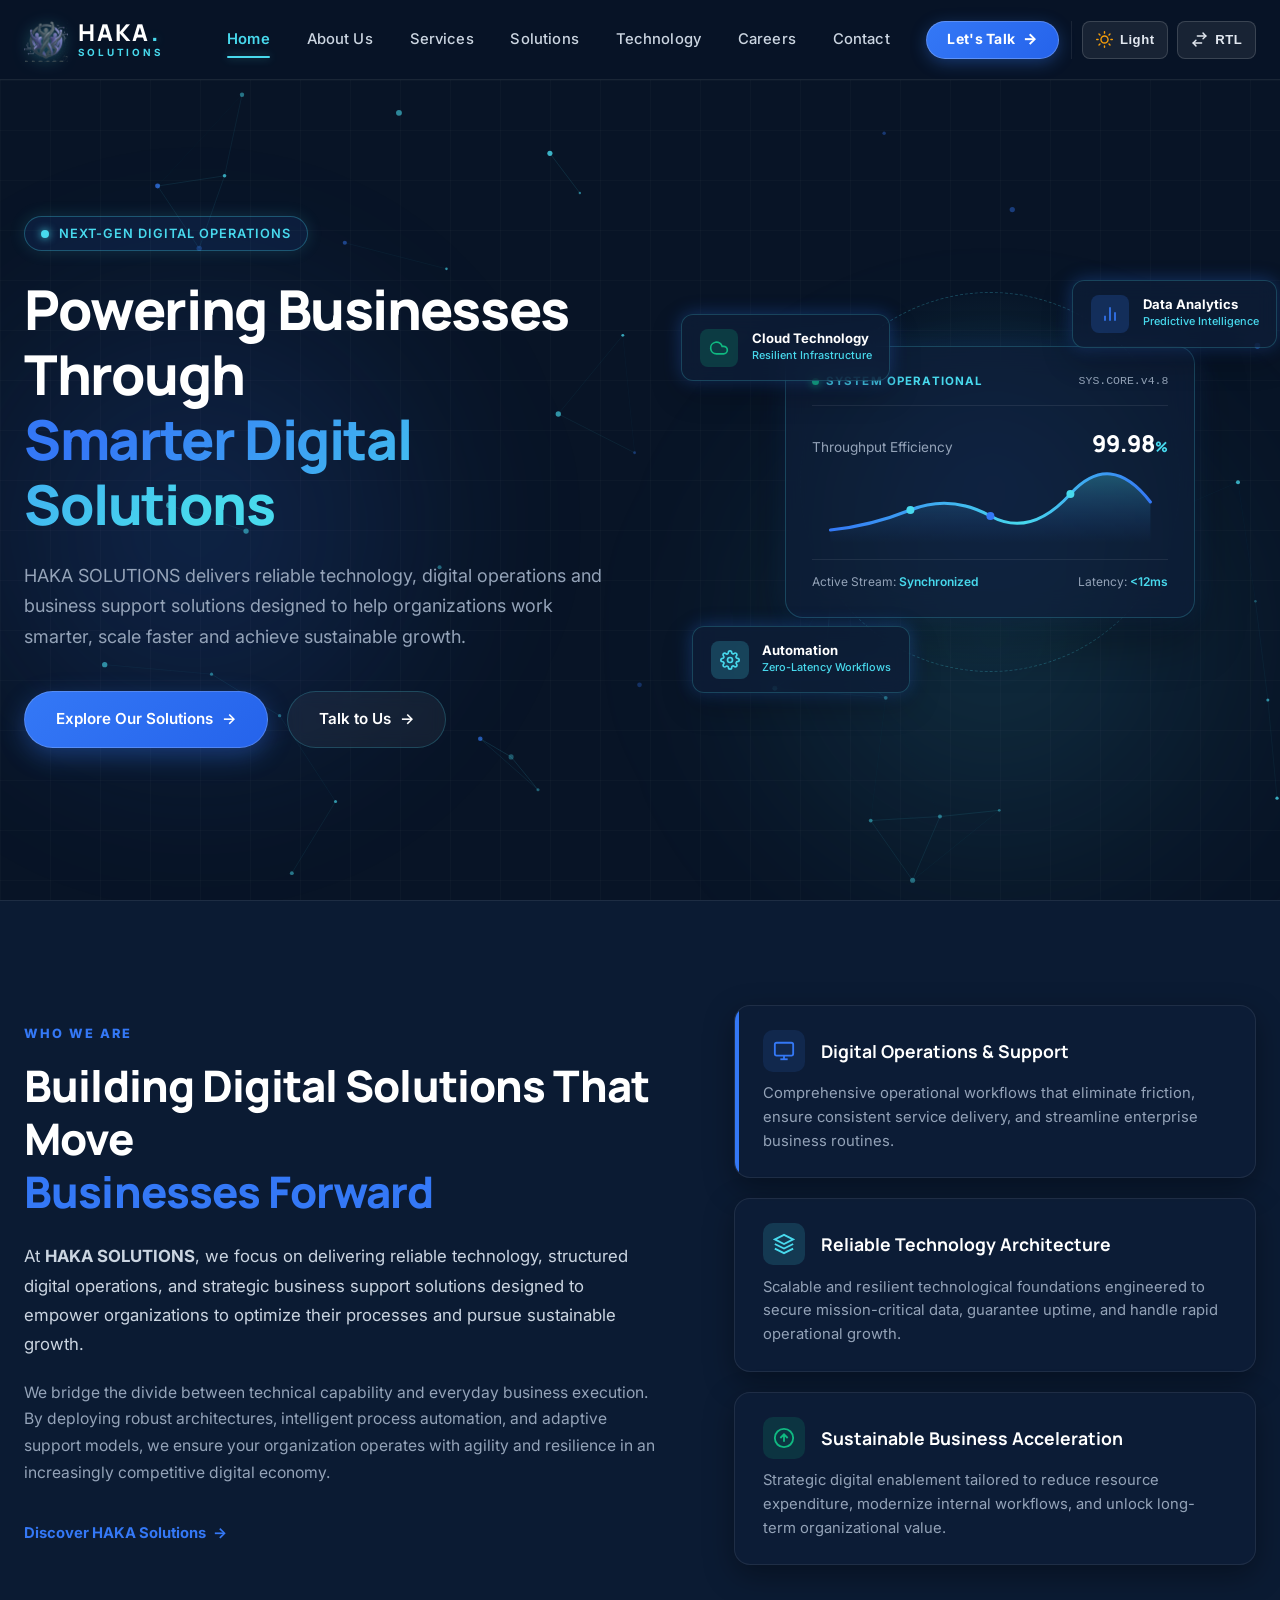
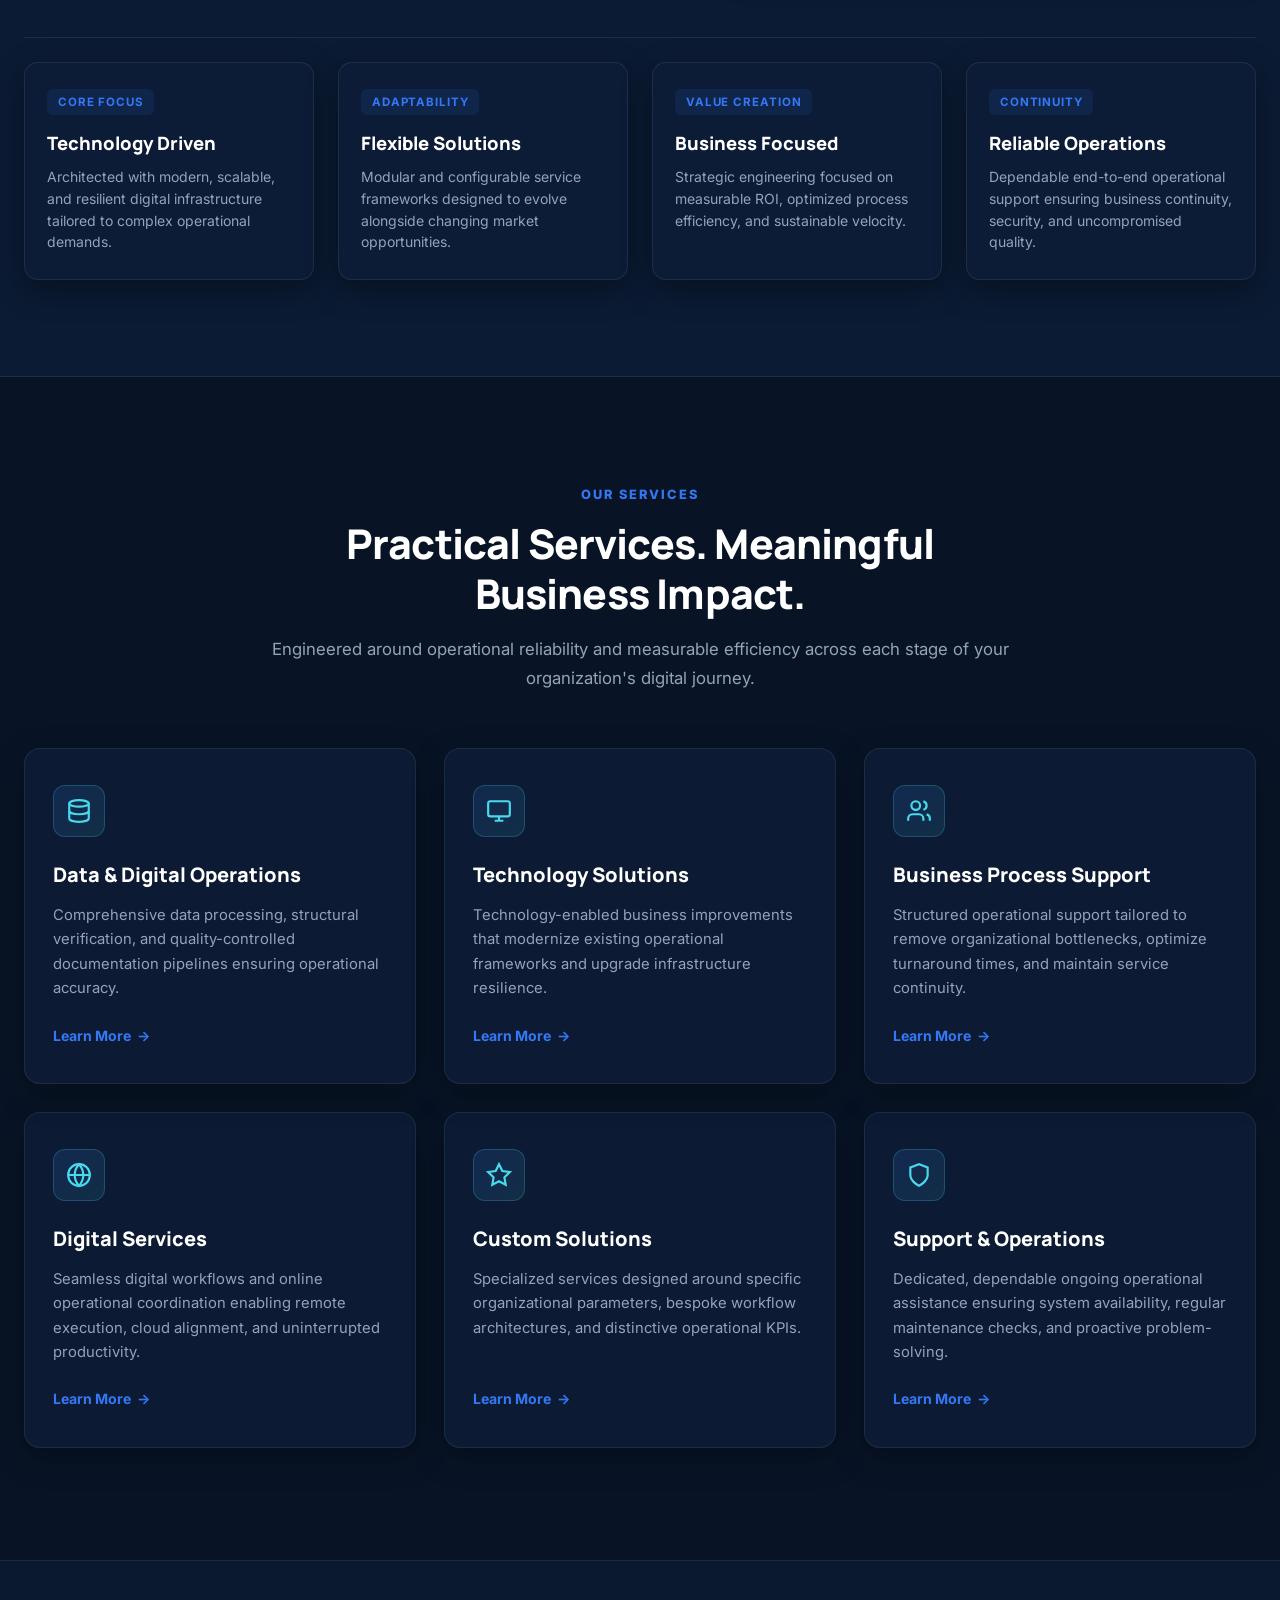
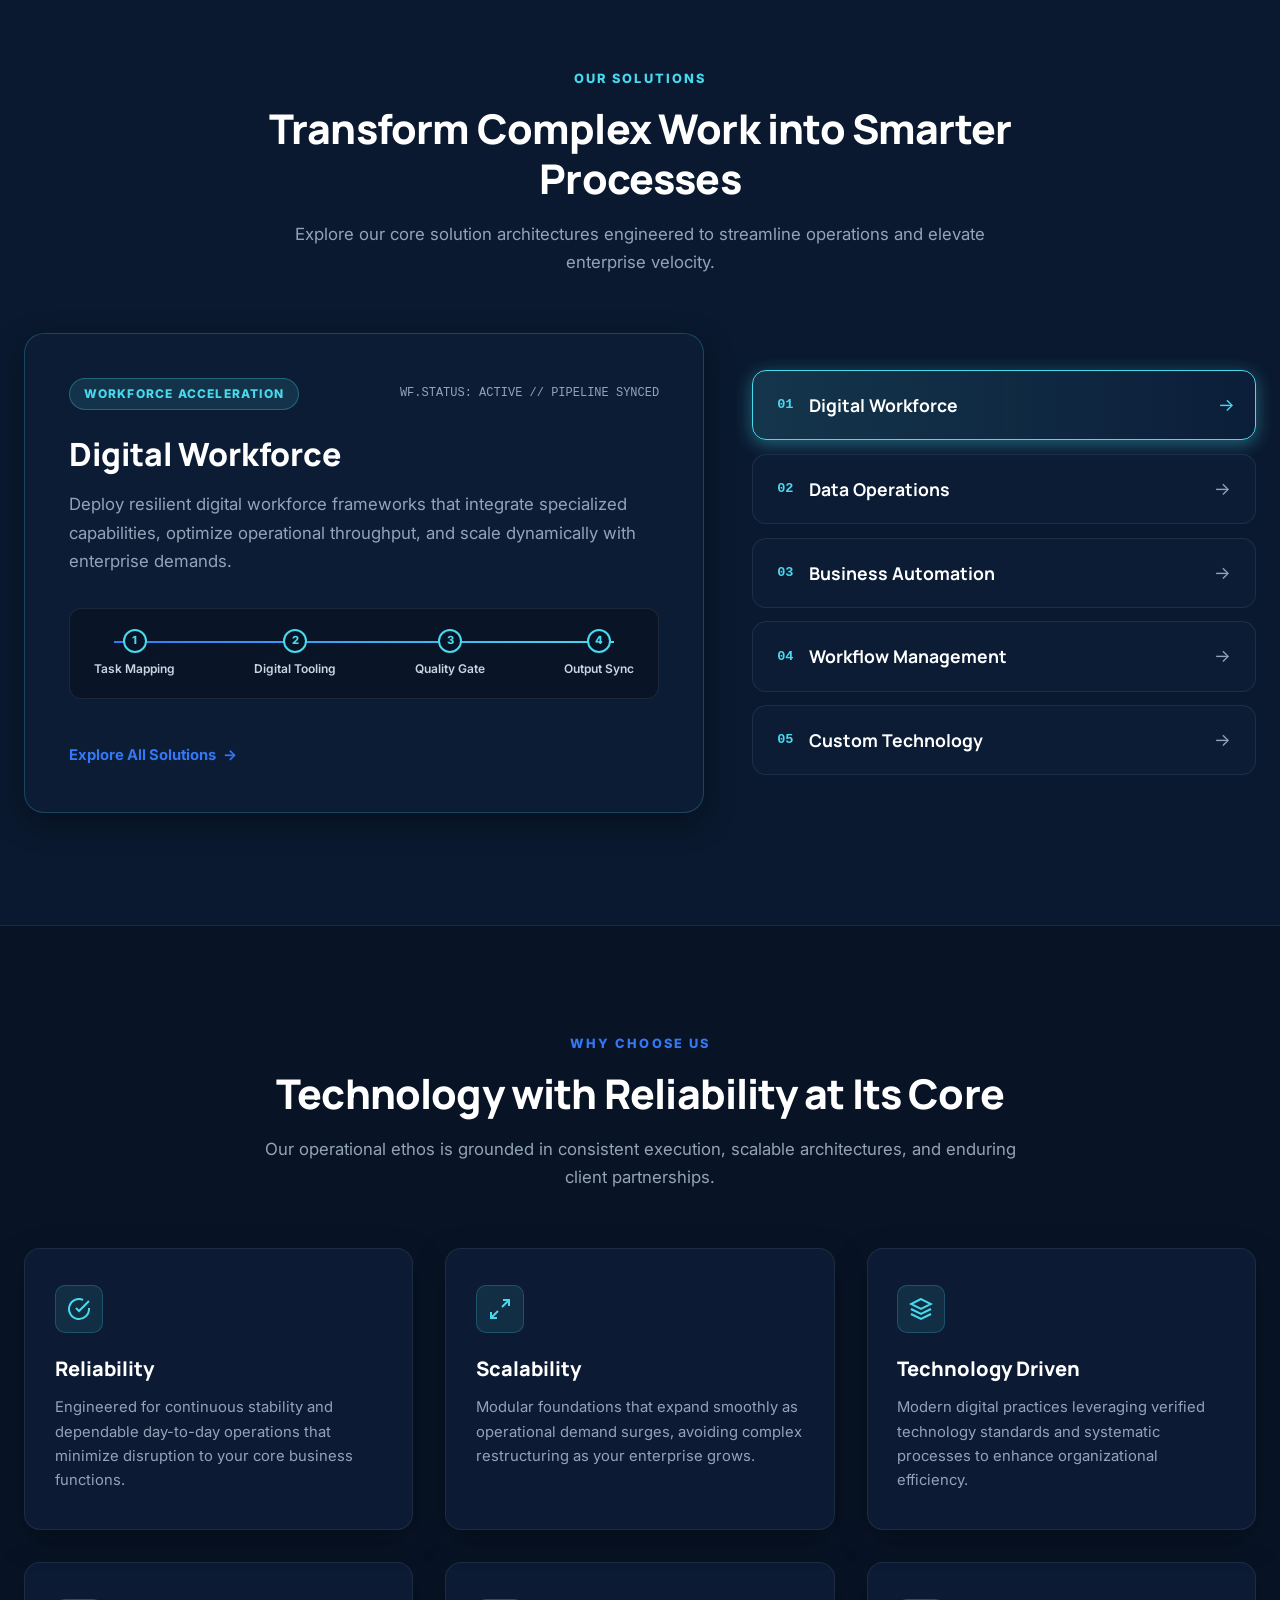
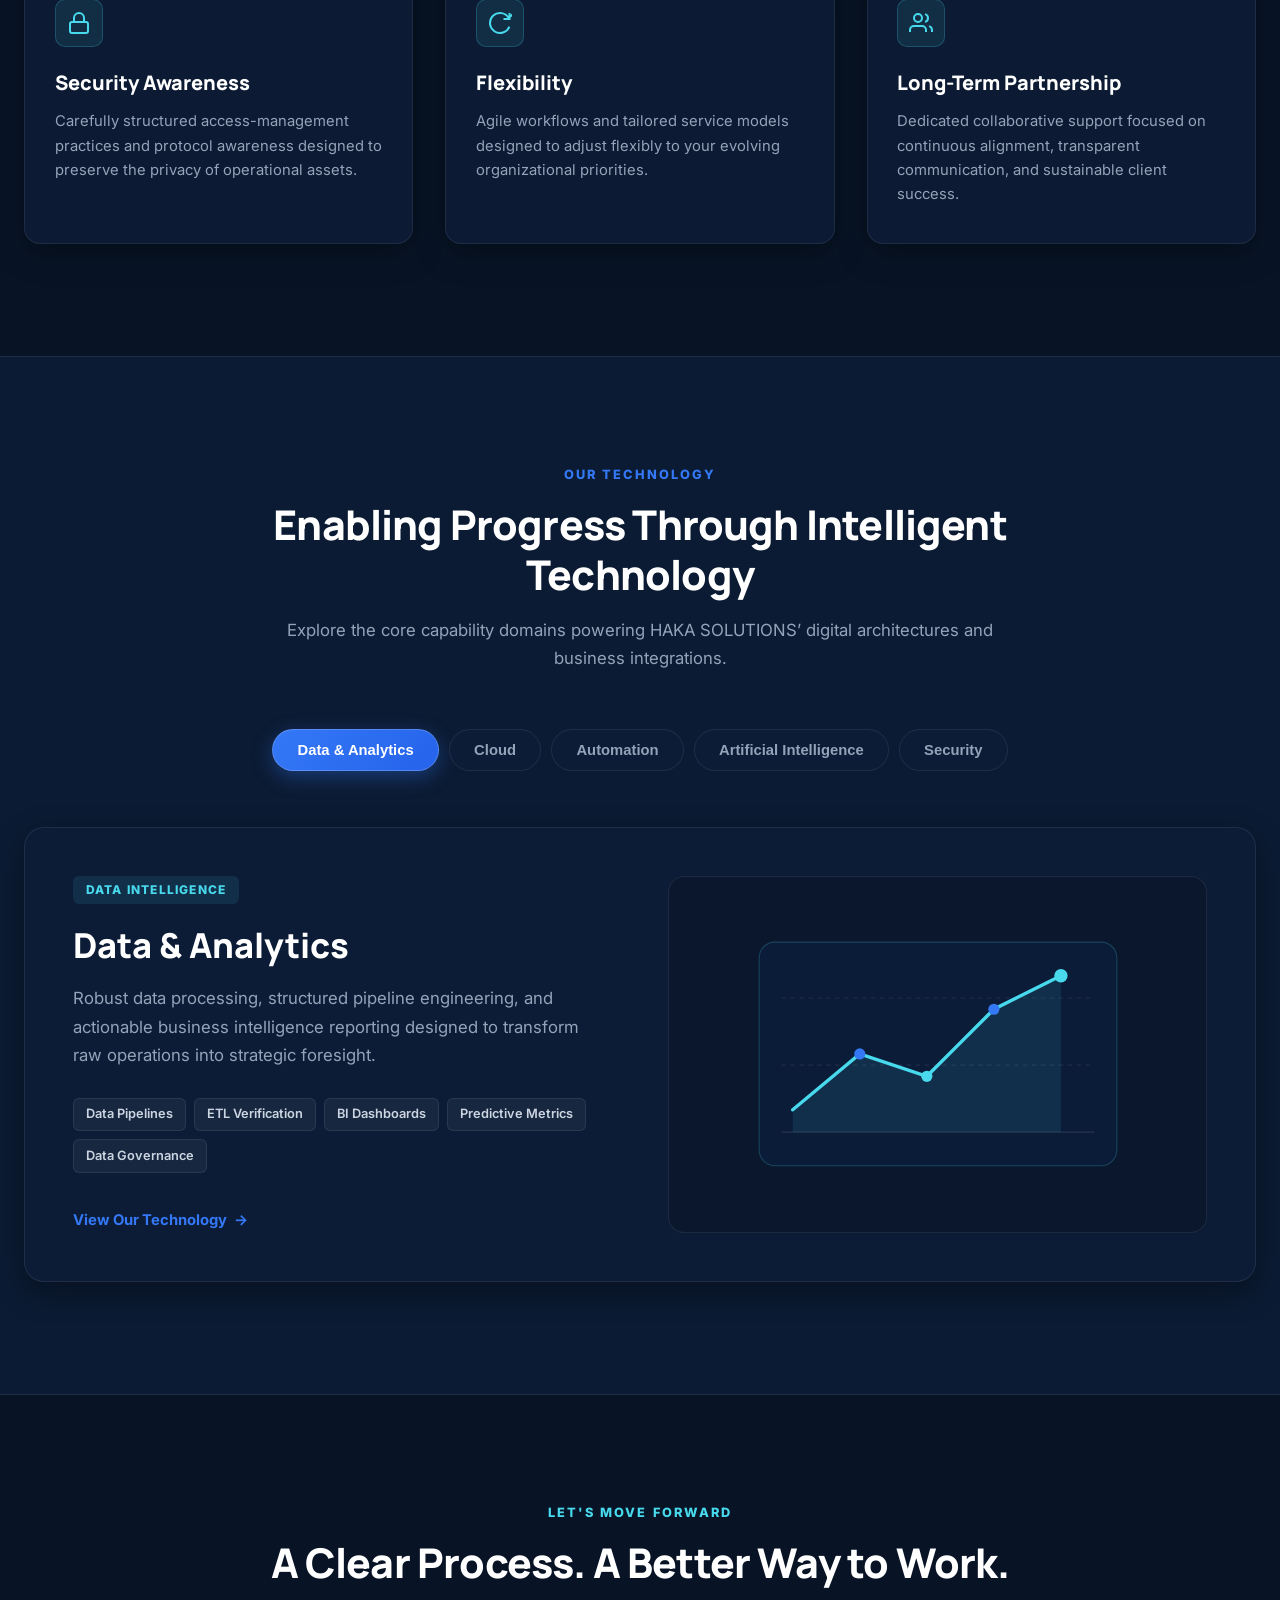
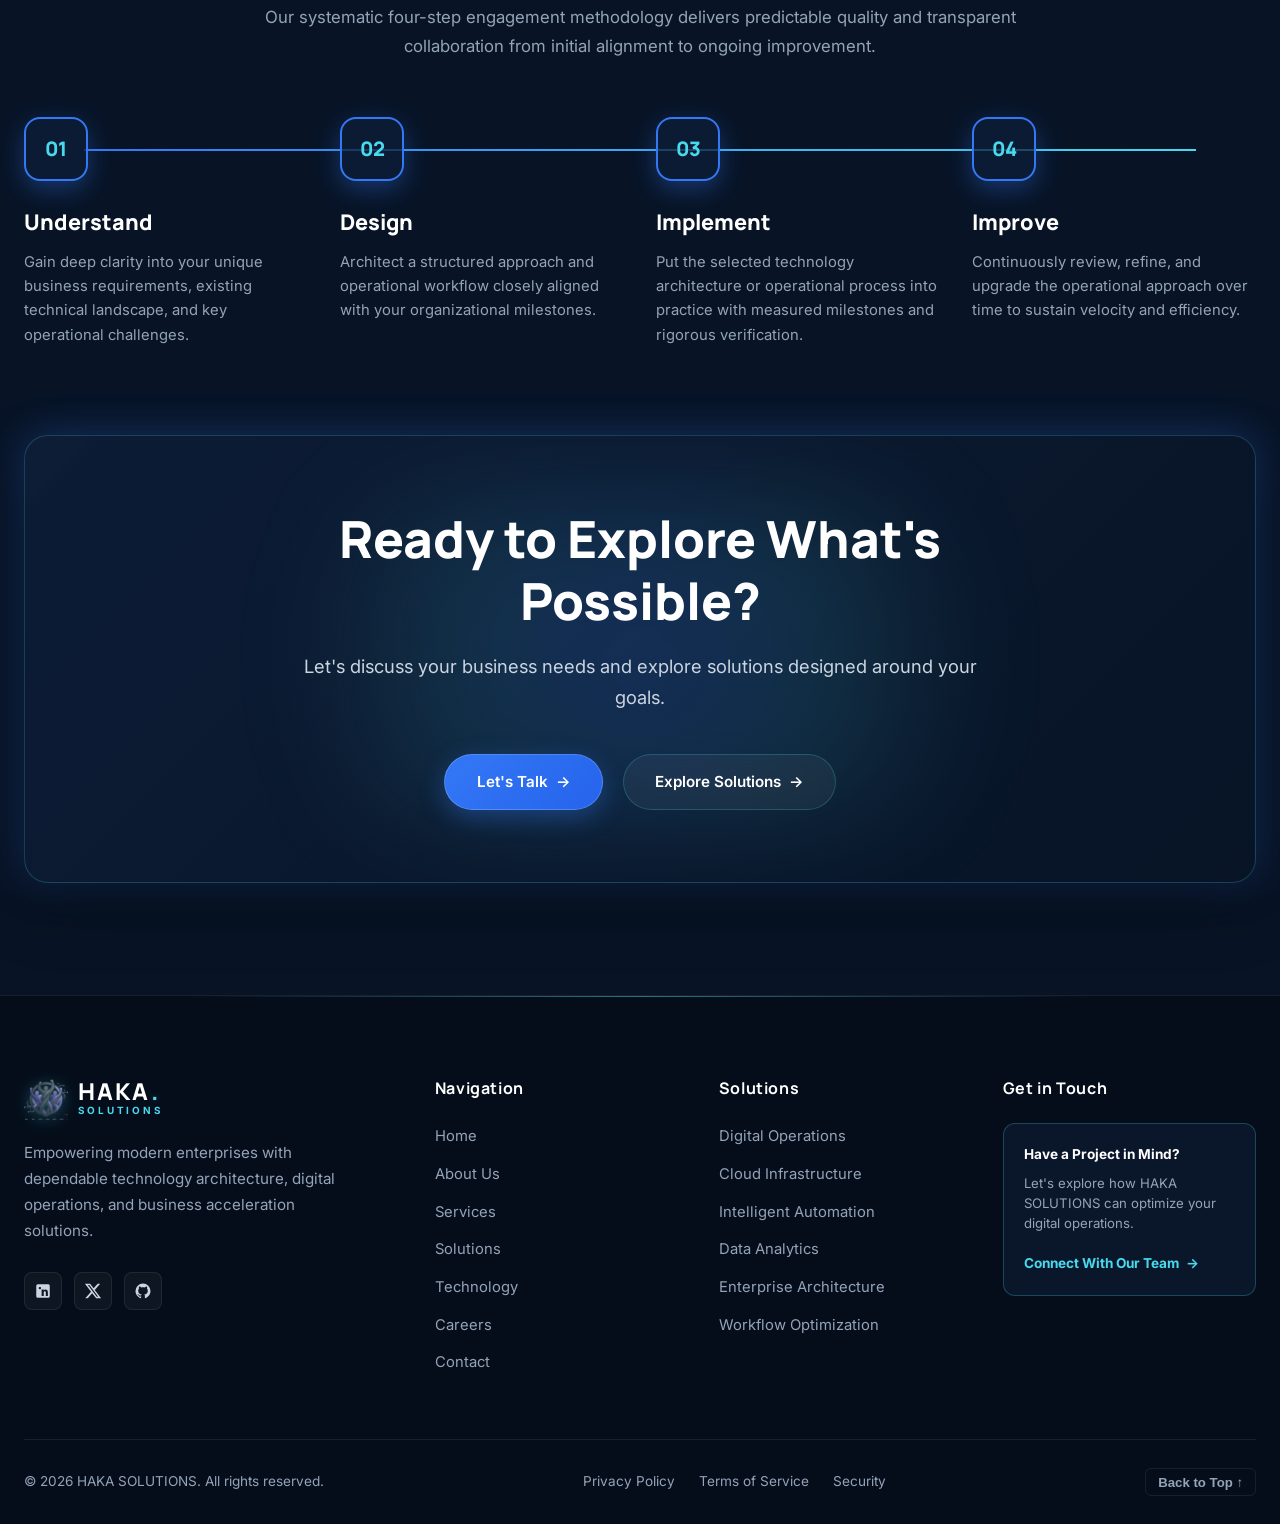
==== commit 2b97092d: "first commit" ====
--- a/index.html
+++ b/index.html
@@ -11,6 +11,12 @@
   <link rel="preconnect" href="https://fonts.gstatic.com" crossorigin>
   <link href="https://fonts.googleapis.com/css2?family=Inter:wght@400;500;600;700;800&family=Manrope:wght@600;700;800&display=swap" rel="stylesheet">
 
+    <!-- Favicon & App Icons -->
+  <link rel="icon" type="image/png" sizes="32x32" href="favicon-32x32.png">
+  <link rel="icon" type="image/png" sizes="16x16" href="favicon-16x16.png">
+  <link rel="shortcut icon" href="favicon.ico">
+  <link rel="apple-touch-icon" sizes="180x180" href="apple-touch-icon.png">
+
   <!-- Stylesheet -->
   <link rel="stylesheet" href="css/style.css">
 </head>
@@ -25,9 +31,7 @@
       <!-- Brand Logo -->
       <a href="index.html" class="haka-logo-link" aria-label="HAKA SOLUTIONS Homepage">
         <div class="logo-brand-mark" aria-hidden="true">
-          <svg viewBox="0 0 24 24">
-            <path d="M12 2L2 7l10 5 10-5-10-5zM2 17l10 5 10-5M2 12l10 5 10-5"/>
-          </svg>
+          <img src="images/logo-icon.png" alt="HAKA SOLUTIONS Logo" class="logo-brand-icon">
         </div>
         <div class="logo-text-group">
           <div class="logo-main">HAKA<span class="logo-dot">.</span></div>
@@ -918,9 +922,7 @@
         <div class="footer-brand-col">
           <a href="index.html" class="haka-logo-link" aria-label="HAKA SOLUTIONS Homepage">
             <div class="logo-brand-mark" aria-hidden="true">
-              <svg viewBox="0 0 24 24">
-                <path d="M12 2L2 7l10 5 10-5-10-5zM2 17l10 5 10-5M2 12l10 5 10-5"/>
-              </svg>
+              <img src="images/logo-icon.png" alt="HAKA SOLUTIONS Logo" class="logo-brand-icon">
             </div>
             <div class="logo-text-group">
               <div class="logo-main">HAKA<span class="logo-dot">.</span></div>
--- a/css/style.css
+++ b/css/style.css
@@ -367,21 +367,28 @@
 }
 
 .logo-brand-mark {
-  width: 36px;
-  height: 36px;
-  background: linear-gradient(135deg, var(--color-accent-blue) 0%, var(--color-accent-cyan) 100%);
-  border-radius: 9px;
+  width: 44px;
+  height: 44px;
+  background: transparent;
+  border-radius: 0;
   display: flex;
   align-items: center;
   justify-content: center;
-  box-shadow: 0 0 16px var(--color-accent-cyan-glow);
-  transition: transform var(--transition-standard), box-shadow var(--transition-standard);
+  transition: transform var(--transition-standard), filter var(--transition-standard);
   flex-shrink: 0;
 }
 
 .haka-logo-link:hover .logo-brand-mark {
-  transform: scale(1.05) rotate(2deg);
-  box-shadow: 0 0 22px var(--color-accent-cyan-glow);
+  transform: scale(1.08);
+}
+
+.logo-brand-mark img,
+.logo-brand-icon {
+  width: 100%;
+  height: 100%;
+  object-fit: contain;
+  display: block;
+  filter: drop-shadow(0 2px 8px rgba(72, 217, 237, 0.35));
 }
 
 .logo-brand-mark svg {
@@ -950,8 +957,8 @@
   }
 
   .logo-brand-mark {
-    width: 32px;
-    height: 32px;
+    width: 38px;
+    height: 38px;
   }
 
   .logo-brand-mark svg {
@@ -9948,3 +9955,209 @@
   gap: 1.5rem;
   flex-wrap: wrap;
 }
+
+/* ==========================================================================
+   404 ERROR PAGE STYLES (STANDALONE — NO MAIN NAVBAR / NO MAIN FOOTER)
+   ========================================================================== */
+.error-page-body {
+  min-height: 100vh;
+  display: flex;
+  flex-direction: column;
+  background: radial-gradient(circle at 15% 15%, rgba(52, 120, 246, 0.18) 0%, transparent 45%),
+              radial-gradient(circle at 85% 85%, rgba(72, 217, 237, 0.14) 0%, transparent 45%),
+              radial-gradient(circle at 50% 50%, rgba(52, 120, 246, 0.08) 0%, transparent 60%),
+              var(--color-bg-primary);
+  color: var(--color-text-body);
+  position: relative;
+  overflow-x: hidden;
+}
+
+.error-header-bar {
+  padding: 1.5rem clamp(1.25rem, 4vw, 3.5rem);
+  display: flex;
+  align-items: center;
+  justify-content: flex-end;
+  position: relative;
+  z-index: 10;
+  width: 100%;
+}
+
+.error-header-controls {
+  display: flex;
+  align-items: center;
+  gap: 0.75rem;
+  margin-inline-start: auto;
+}
+
+.error-card-logo {
+  display: flex;
+  align-items: center;
+  justify-content: center;
+  margin-bottom: 2rem;
+}
+
+.error-card-logo .haka-logo-link {
+  transform: scale(1.15);
+}
+
+.error-main-container {
+  flex: 1;
+  display: flex;
+  align-items: center;
+  justify-content: center;
+  padding: 1.5rem clamp(1rem, 3vw, 2.5rem) 2.5rem clamp(1rem, 3vw, 2.5rem);
+  position: relative;
+  z-index: 5;
+}
+
+.error-card-wrapper {
+  width: 100%;
+  max-width: 680px;
+  position: relative;
+}
+
+.error-card {
+  background: var(--color-bg-card);
+  backdrop-filter: blur(var(--blur-strength));
+  -webkit-backdrop-filter: blur(var(--blur-strength));
+  border: 1px solid var(--border-glass);
+  border-radius: 28px;
+  padding: clamp(2.5rem, 5vw, 3.75rem) clamp(1.5rem, 4vw, 3rem);
+  box-shadow: 0 30px 70px rgba(0, 0, 0, 0.45), 0 0 50px rgba(52, 120, 246, 0.12);
+  text-align: center;
+  position: relative;
+  overflow: hidden;
+  transition: all var(--transition-standard);
+}
+
+.error-card::before {
+  content: '';
+  position: absolute;
+  top: -80px;
+  left: 50%;
+  transform: translateX(-50%);
+  width: 320px;
+  height: 200px;
+  background: radial-gradient(ellipse at center, rgba(72, 217, 237, 0.22) 0%, rgba(52, 120, 246, 0) 70%);
+  border-radius: 50%;
+  pointer-events: none;
+}
+
+[data-theme="light"] .error-card {
+  background: #FFFFFF;
+  border-color: rgba(52, 120, 246, 0.18);
+  box-shadow: 0 25px 60px rgba(15, 23, 42, 0.08), 0 0 35px rgba(52, 120, 246, 0.08);
+}
+
+.error-badge {
+  display: inline-flex;
+  align-items: center;
+  gap: 0.5rem;
+  padding: 0.35rem 0.95rem;
+  border-radius: 9999px;
+  background: rgba(239, 68, 68, 0.12);
+  border: 1px solid rgba(239, 68, 68, 0.3);
+  color: #F87171;
+  font-size: 0.8rem;
+  font-weight: 700;
+  letter-spacing: 0.06em;
+  text-transform: uppercase;
+  margin-bottom: 1rem;
+}
+
+[data-theme="light"] .error-badge {
+  background: rgba(239, 68, 68, 0.08);
+  border-color: rgba(239, 68, 68, 0.25);
+  color: #DC2626;
+}
+
+.error-badge-dot {
+  width: 8px;
+  height: 8px;
+  border-radius: 50%;
+  background-color: #EF4444;
+  box-shadow: 0 0 8px #EF4444;
+  animation: errorPulse 2s infinite ease-in-out;
+}
+
+@keyframes errorPulse {
+  0%, 100% {
+    transform: scale(1);
+    opacity: 1;
+  }
+  50% {
+    transform: scale(1.35);
+    opacity: 0.6;
+  }
+}
+
+.error-number-container {
+  position: relative;
+  display: inline-block;
+  margin-bottom: 0.5rem;
+  user-select: none;
+}
+
+.error-number-text {
+  font-family: var(--font-heading);
+  font-size: clamp(5.5rem, 15vw, 8.5rem);
+  font-weight: 900;
+  line-height: 1;
+  letter-spacing: -0.04em;
+  background: linear-gradient(135deg, #FFFFFF 0%, #48D9ED 45%, #3478F6 85%);
+  -webkit-background-clip: text;
+  -webkit-text-fill-color: transparent;
+  display: inline-block;
+  position: relative;
+}
+
+[data-theme="light"] .error-number-text {
+  background: linear-gradient(135deg, #0A192F 0%, #2563EB 50%, #06B6D4 100%);
+  -webkit-background-clip: text;
+  -webkit-text-fill-color: transparent;
+}
+
+.error-title {
+  font-family: var(--font-heading);
+  font-size: clamp(1.4rem, 3.5vw, 2rem);
+  font-weight: 800;
+  color: var(--color-text-heading);
+  margin-bottom: 0.75rem;
+  line-height: 1.25;
+}
+
+.error-description {
+  font-size: clamp(0.92rem, 2vw, 1.05rem);
+  color: var(--color-text-muted);
+  line-height: 1.65;
+  max-width: 520px;
+  margin: 0 auto 2rem;
+}
+
+.error-actions-group {
+  display: flex;
+  align-items: center;
+  justify-content: center;
+  gap: 1rem;
+  flex-wrap: wrap;
+  margin-bottom: 0;
+}
+
+@media (max-width: 600px) {
+  .error-actions-group {
+    flex-direction: column;
+    width: 100%;
+  }
+  .error-actions-group .btn-primary-gradient,
+  .error-actions-group .btn-secondary-outline {
+    width: 100%;
+  }
+  .error-header-bar {
+    padding: 1.25rem 1rem;
+  }
+  .error-card {
+    padding: 2.25rem 1.25rem;
+    border-radius: 20px;
+  }
+}
+
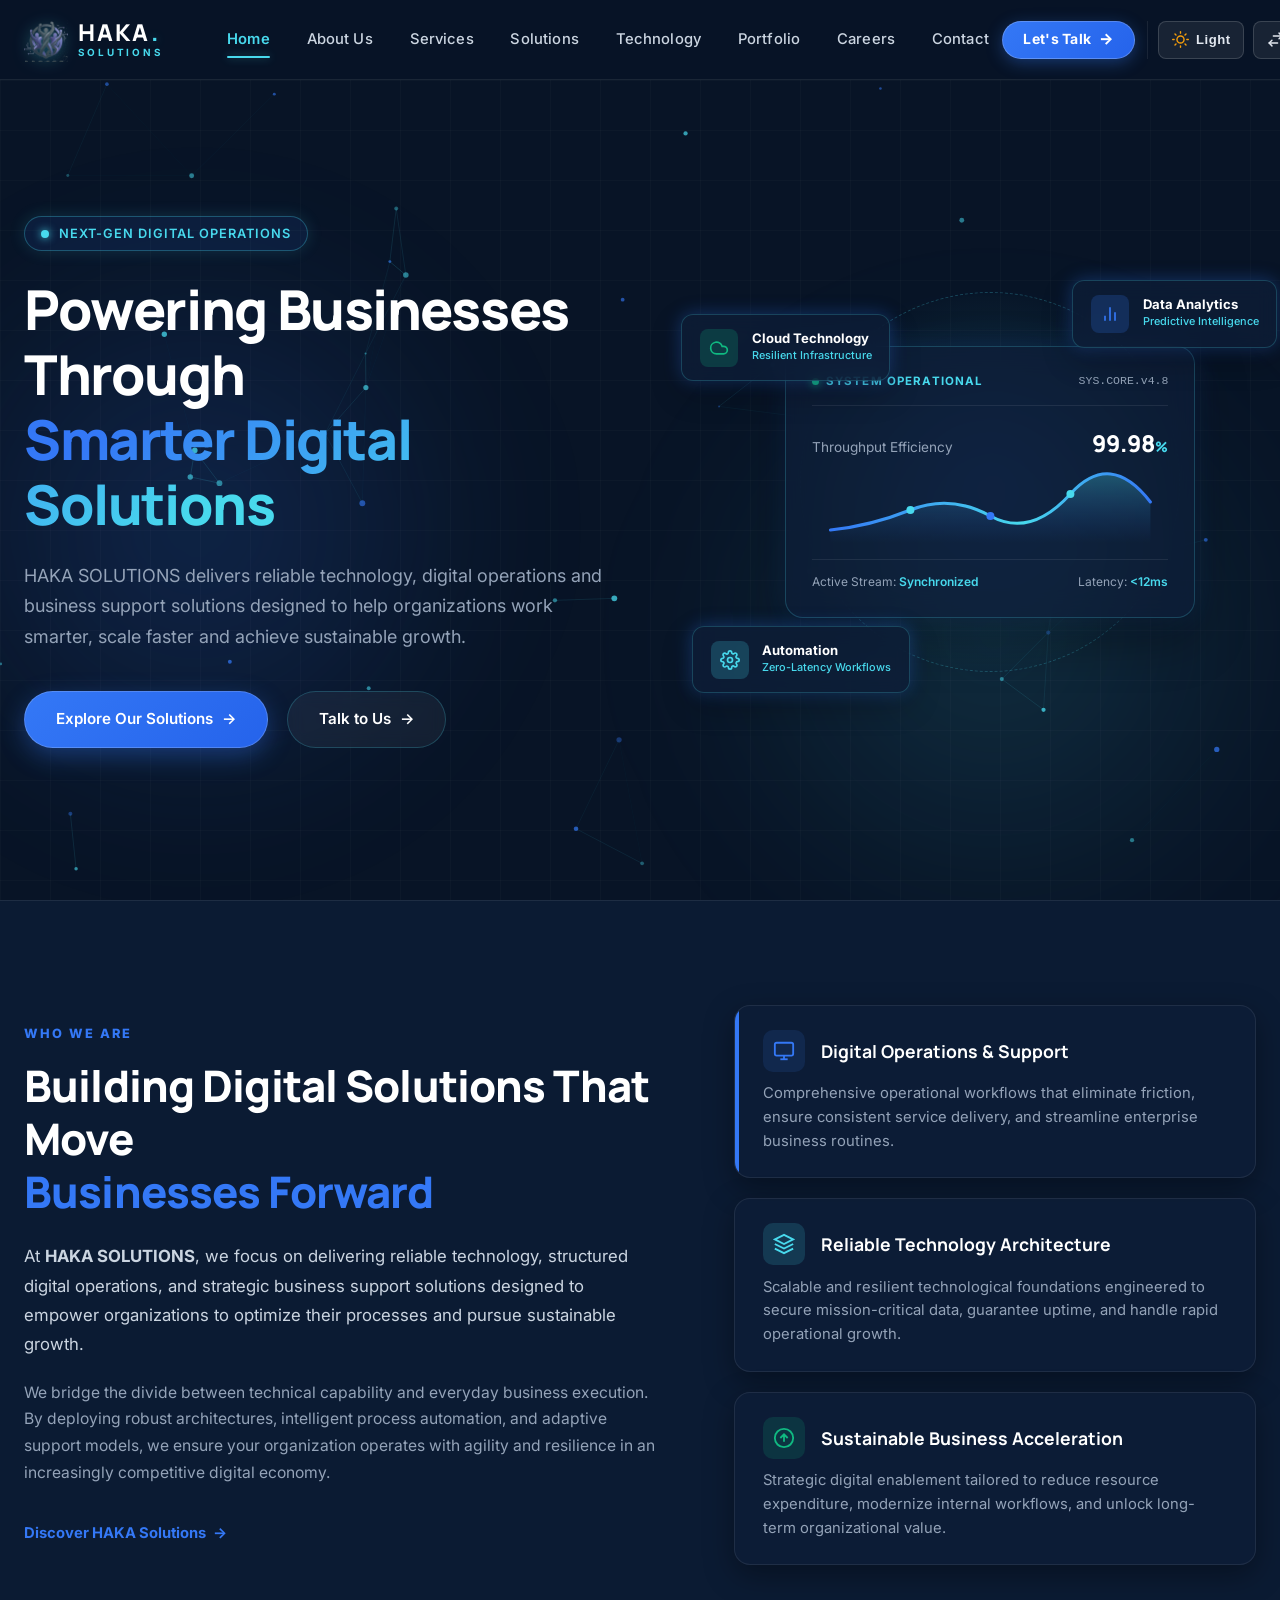
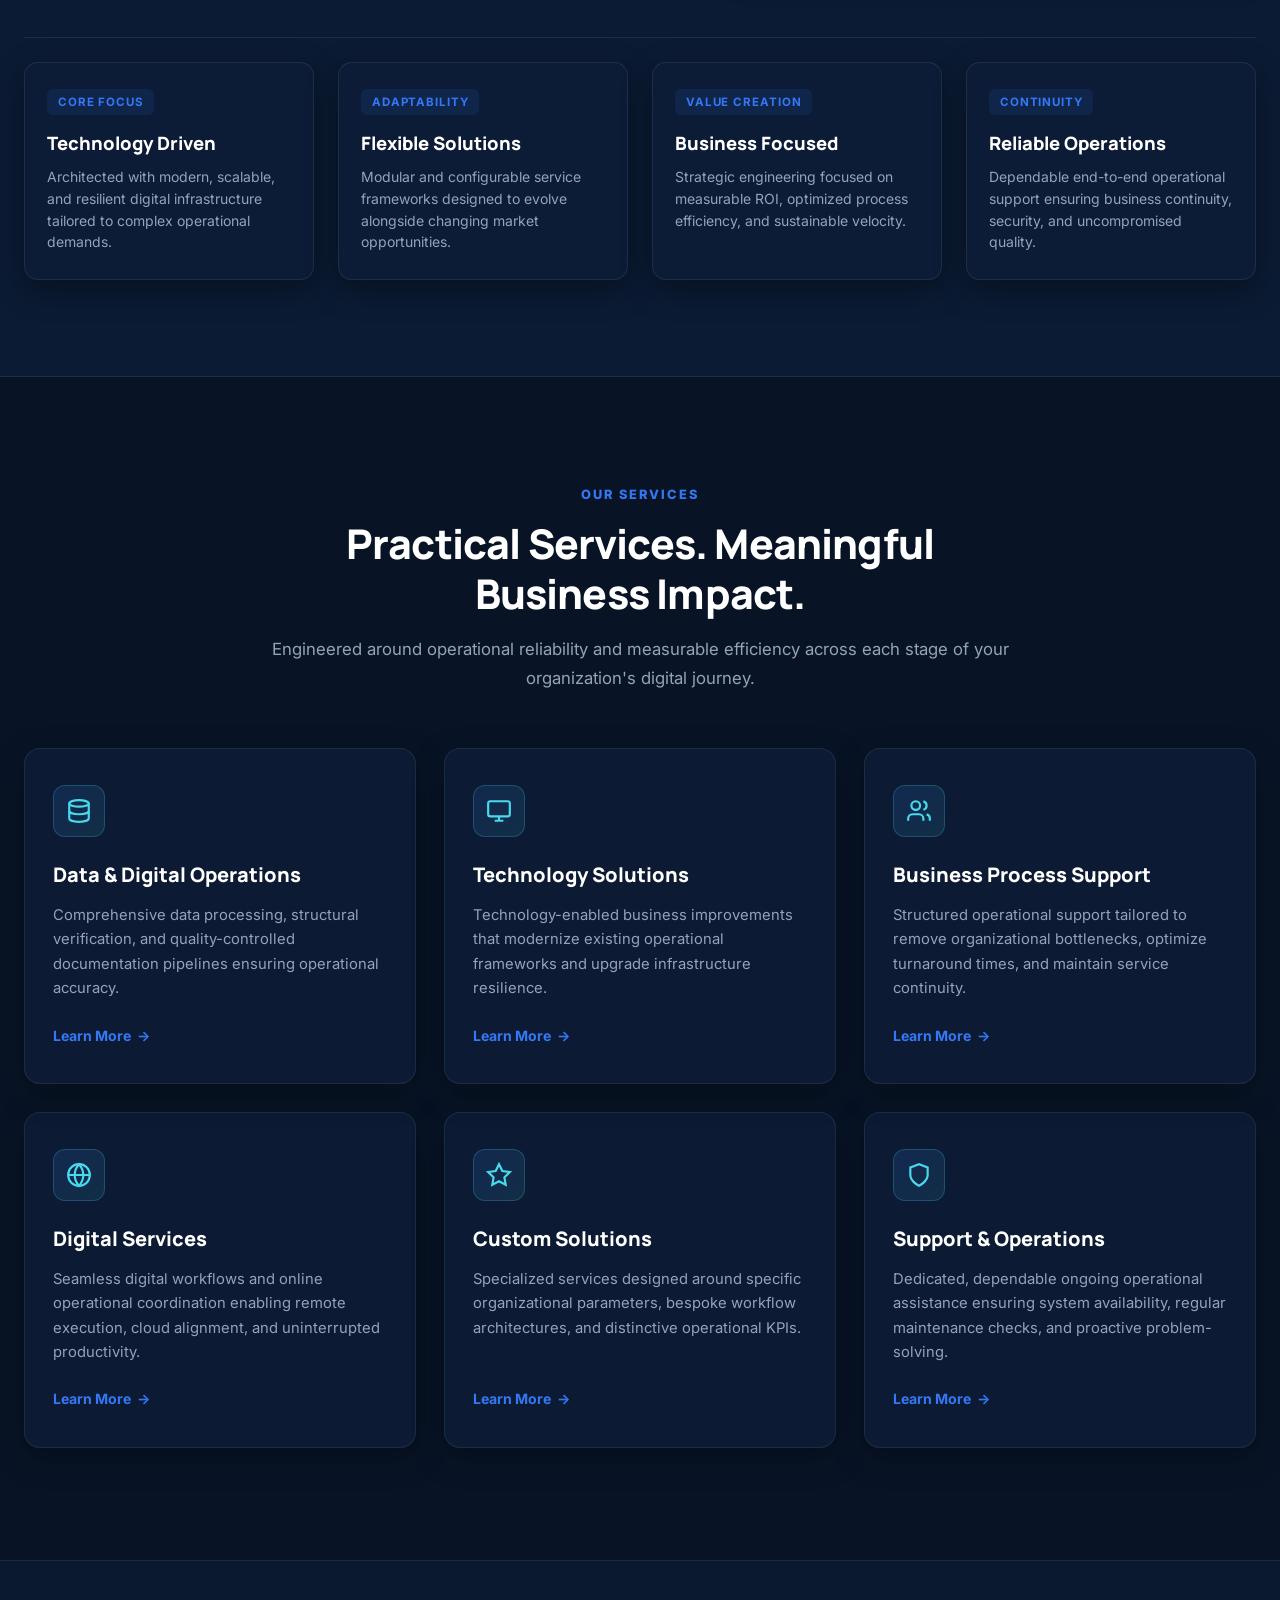
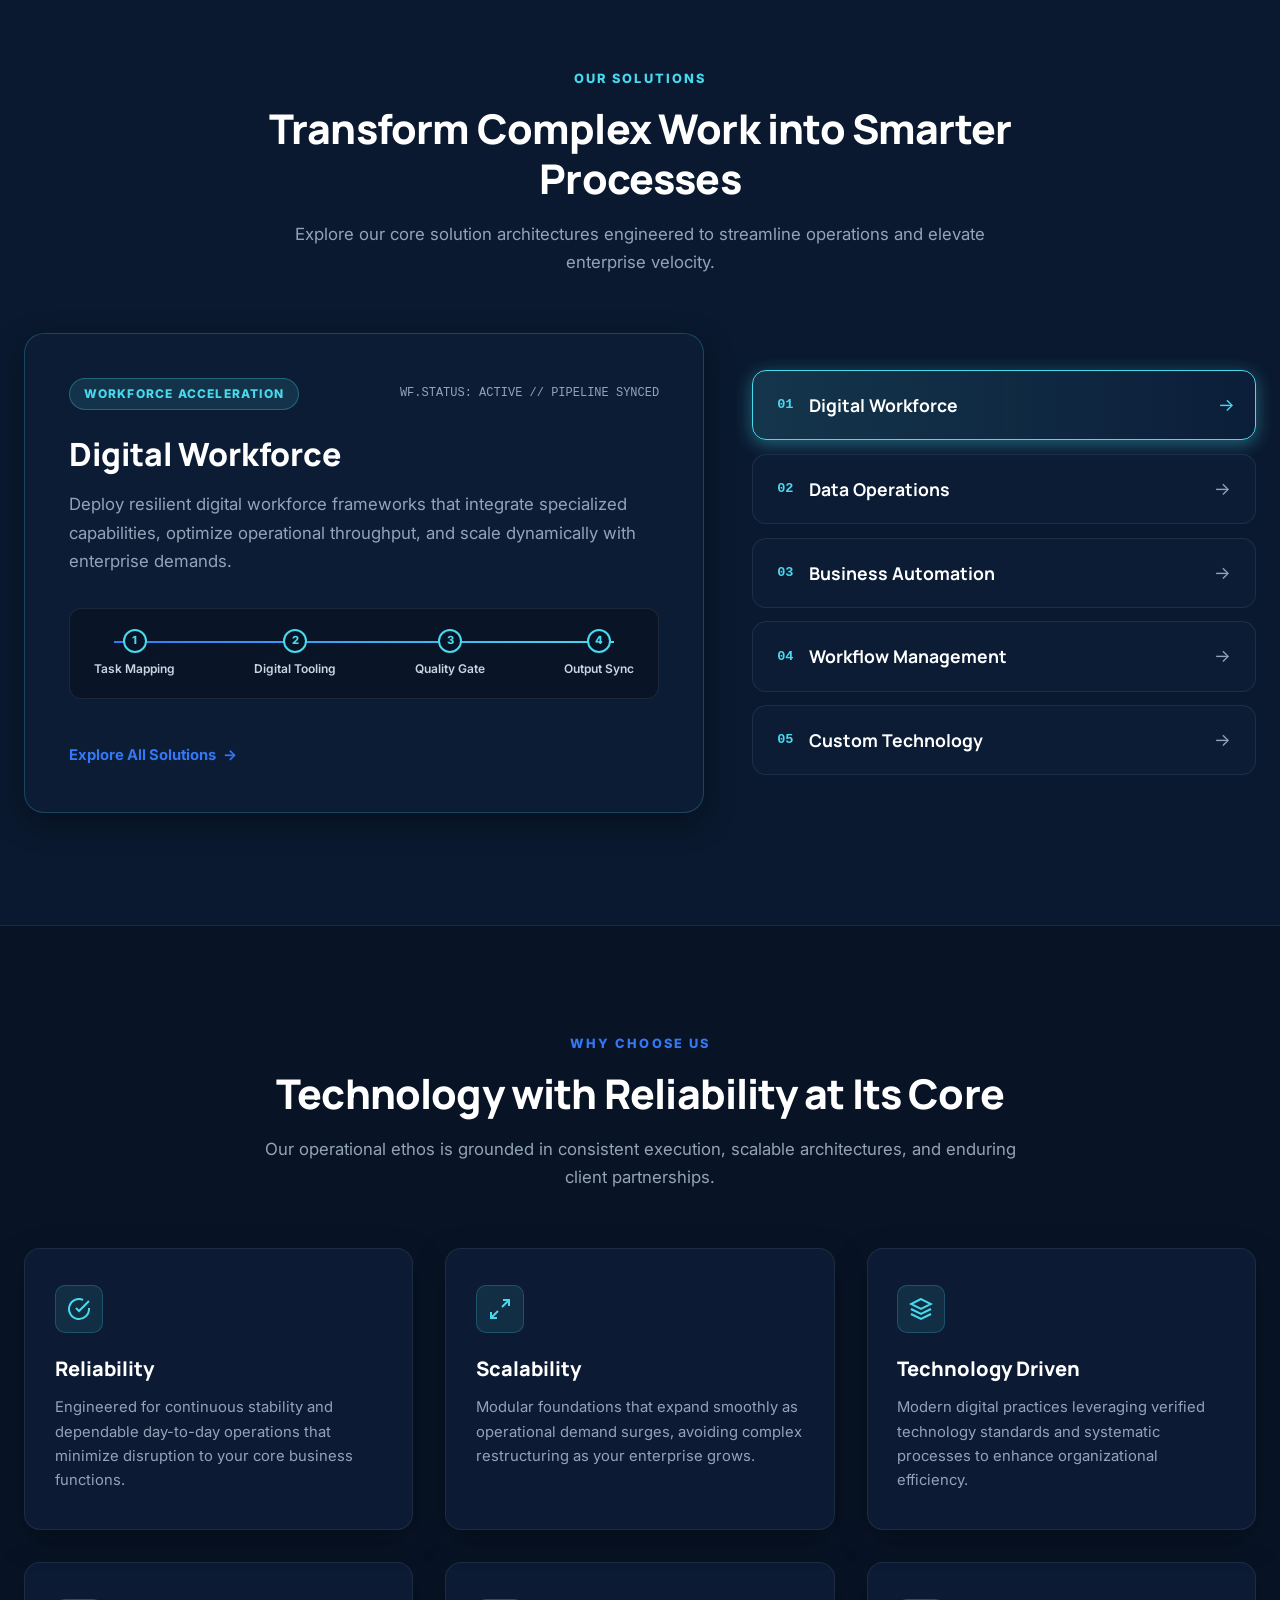
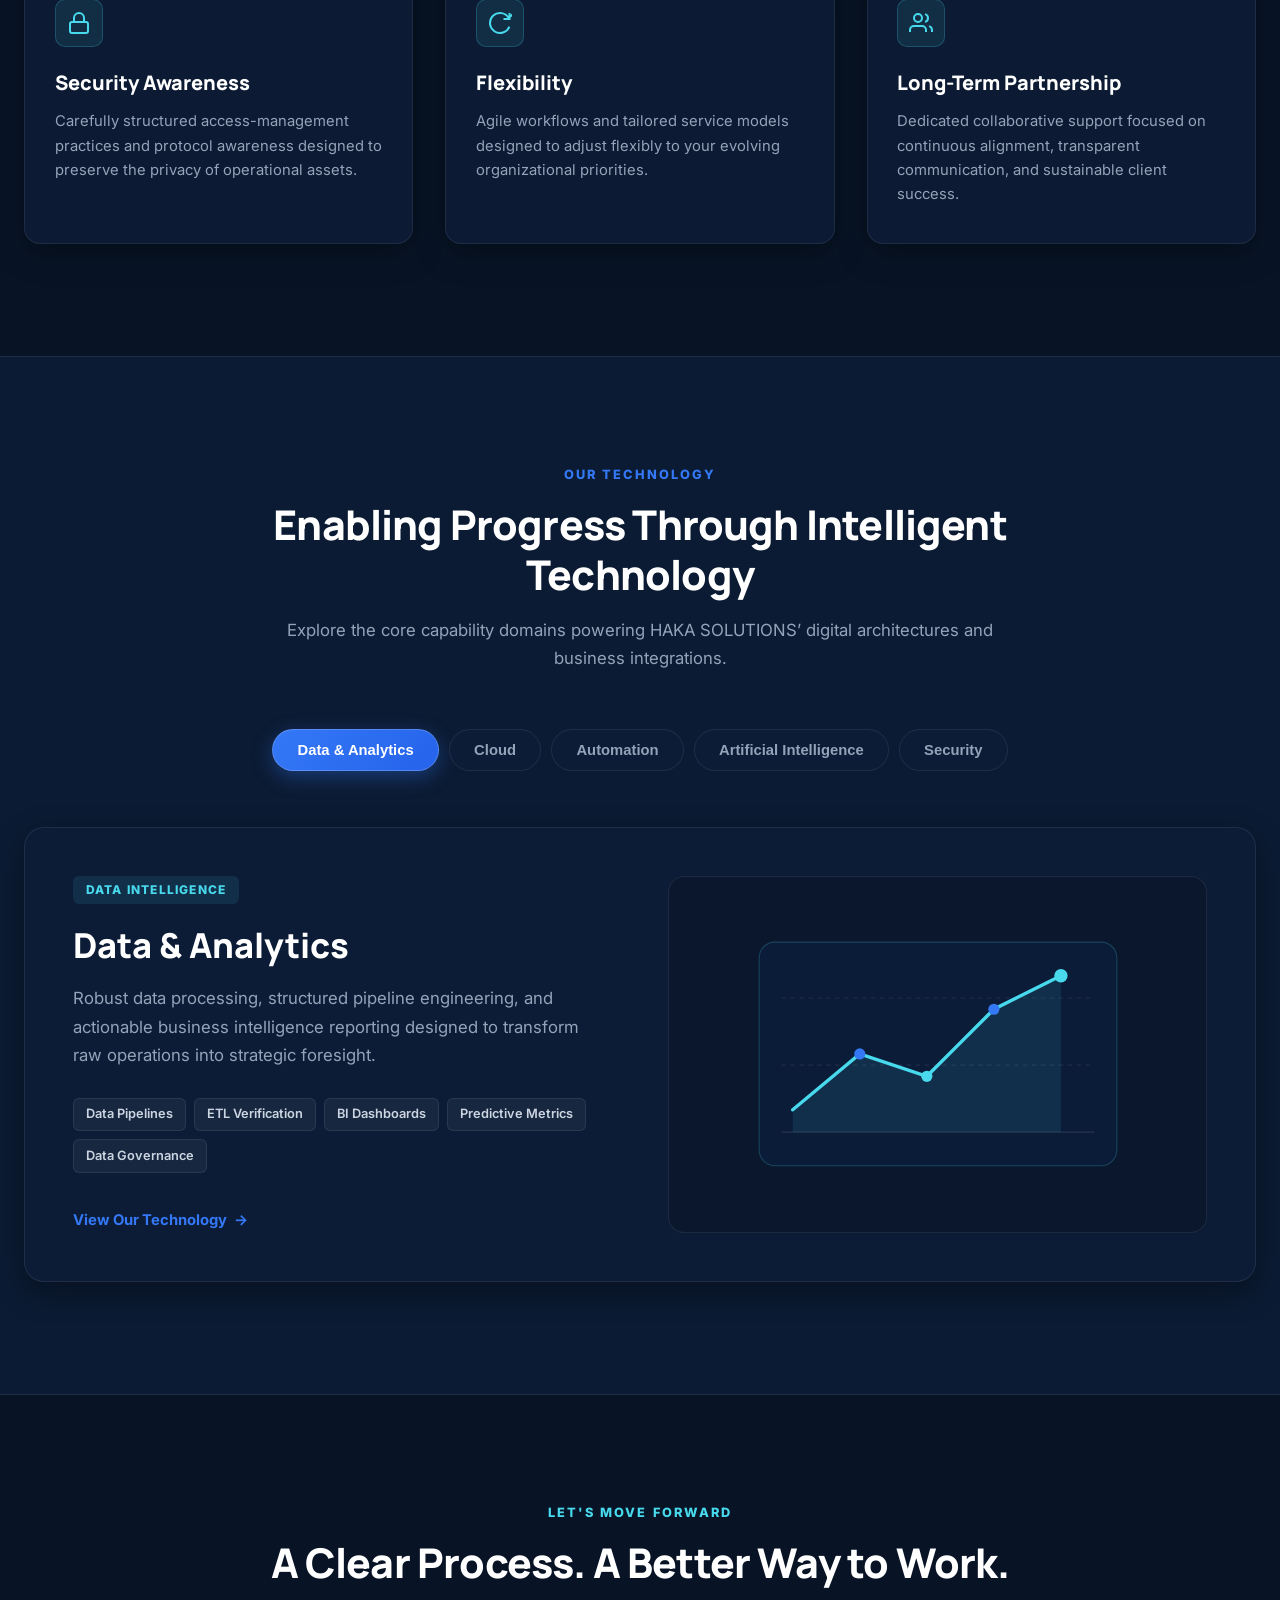
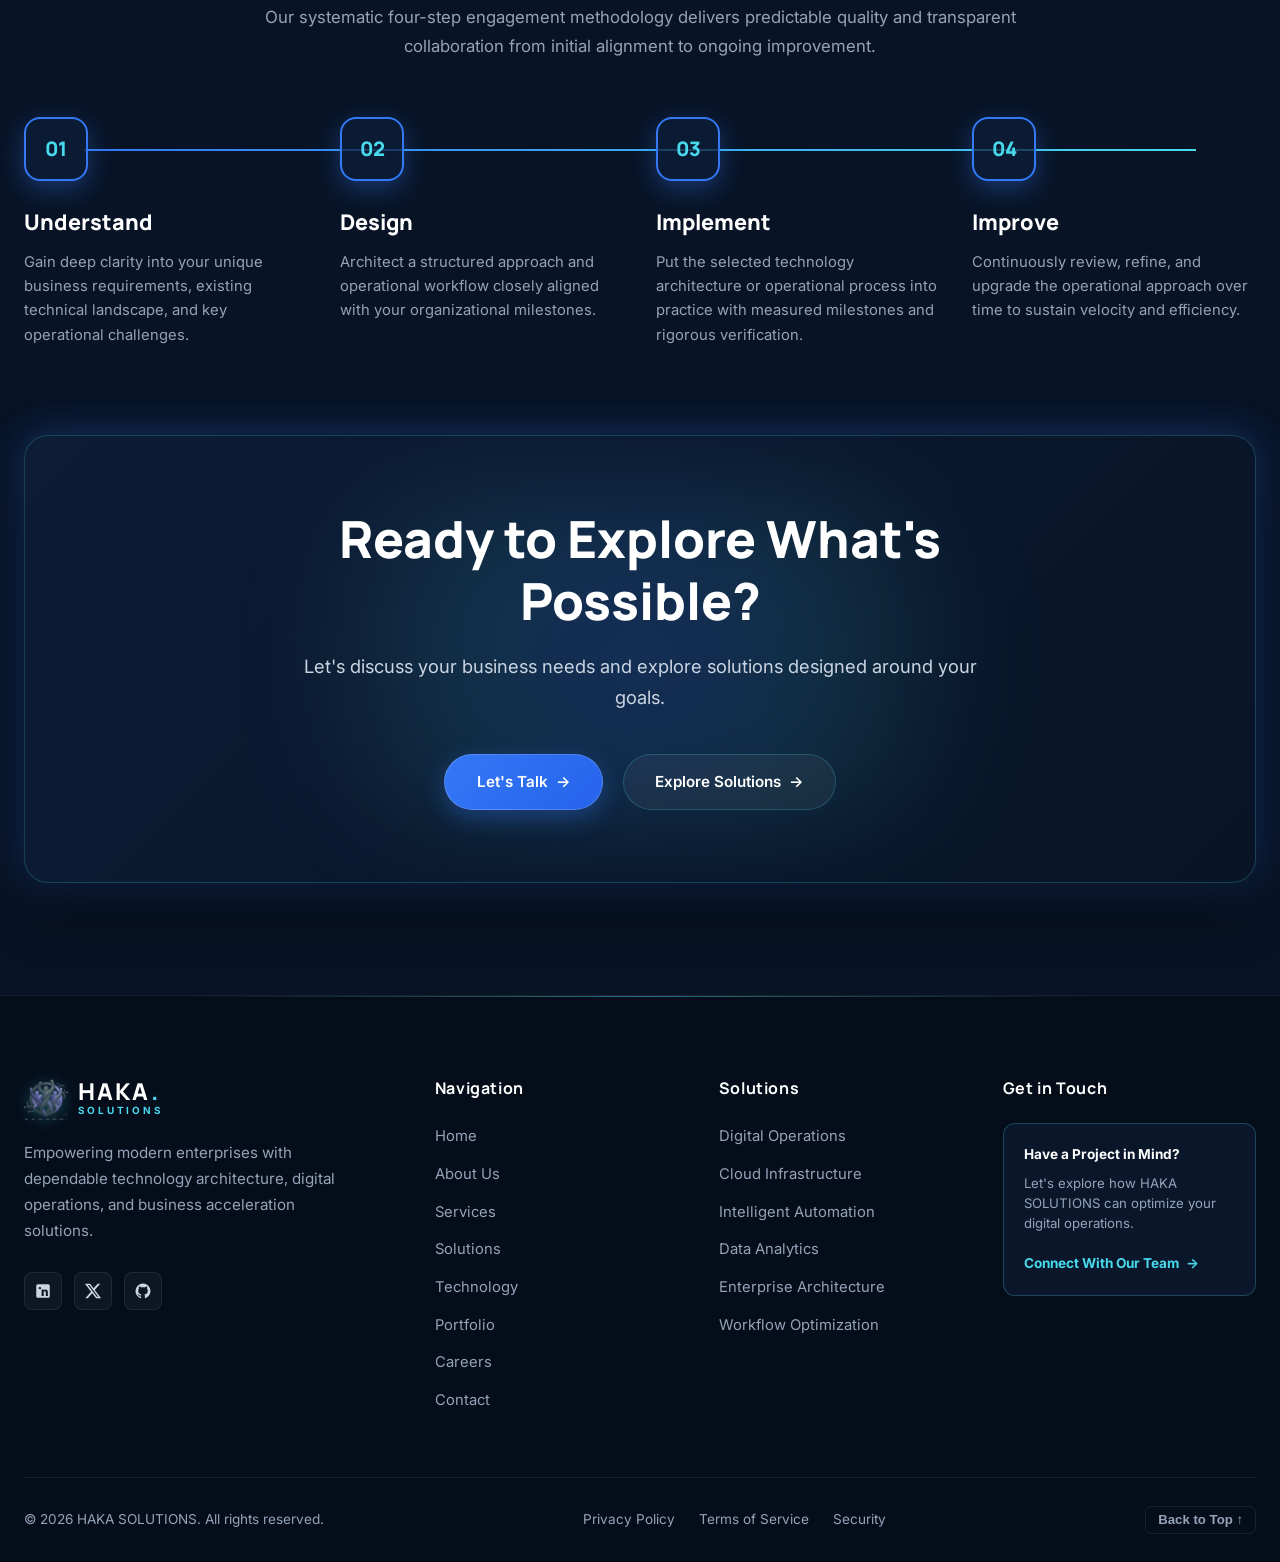
==== commit b0ce35f9: "first commit" ====
--- a/index.html
+++ b/index.html
@@ -56,6 +56,9 @@
           </li>
           <li class="haka-nav-item" role="none">
             <a href="technology.html" class="haka-nav-link" role="menuitem">Technology</a>
+          </li>
+          <li class="haka-nav-item" role="none">
+            <a href="portfolio.html" class="haka-nav-link" role="menuitem">Portfolio</a>
           </li>
           <li class="haka-nav-item" role="none">
             <a href="careers.html" class="haka-nav-link" role="menuitem">Careers</a>
@@ -962,6 +965,7 @@
             <li><a href="services.html" class="footer-link">Services</a></li>
             <li><a href="solutions.html" class="footer-link">Solutions</a></li>
             <li><a href="technology.html" class="footer-link">Technology</a></li>
+            <li><a href="portfolio.html" class="footer-link">Portfolio</a></li>
             <li><a href="careers.html" class="footer-link">Careers</a></li>
             <li><a href="contact.html" class="footer-link">Contact</a></li>
           </ul>
